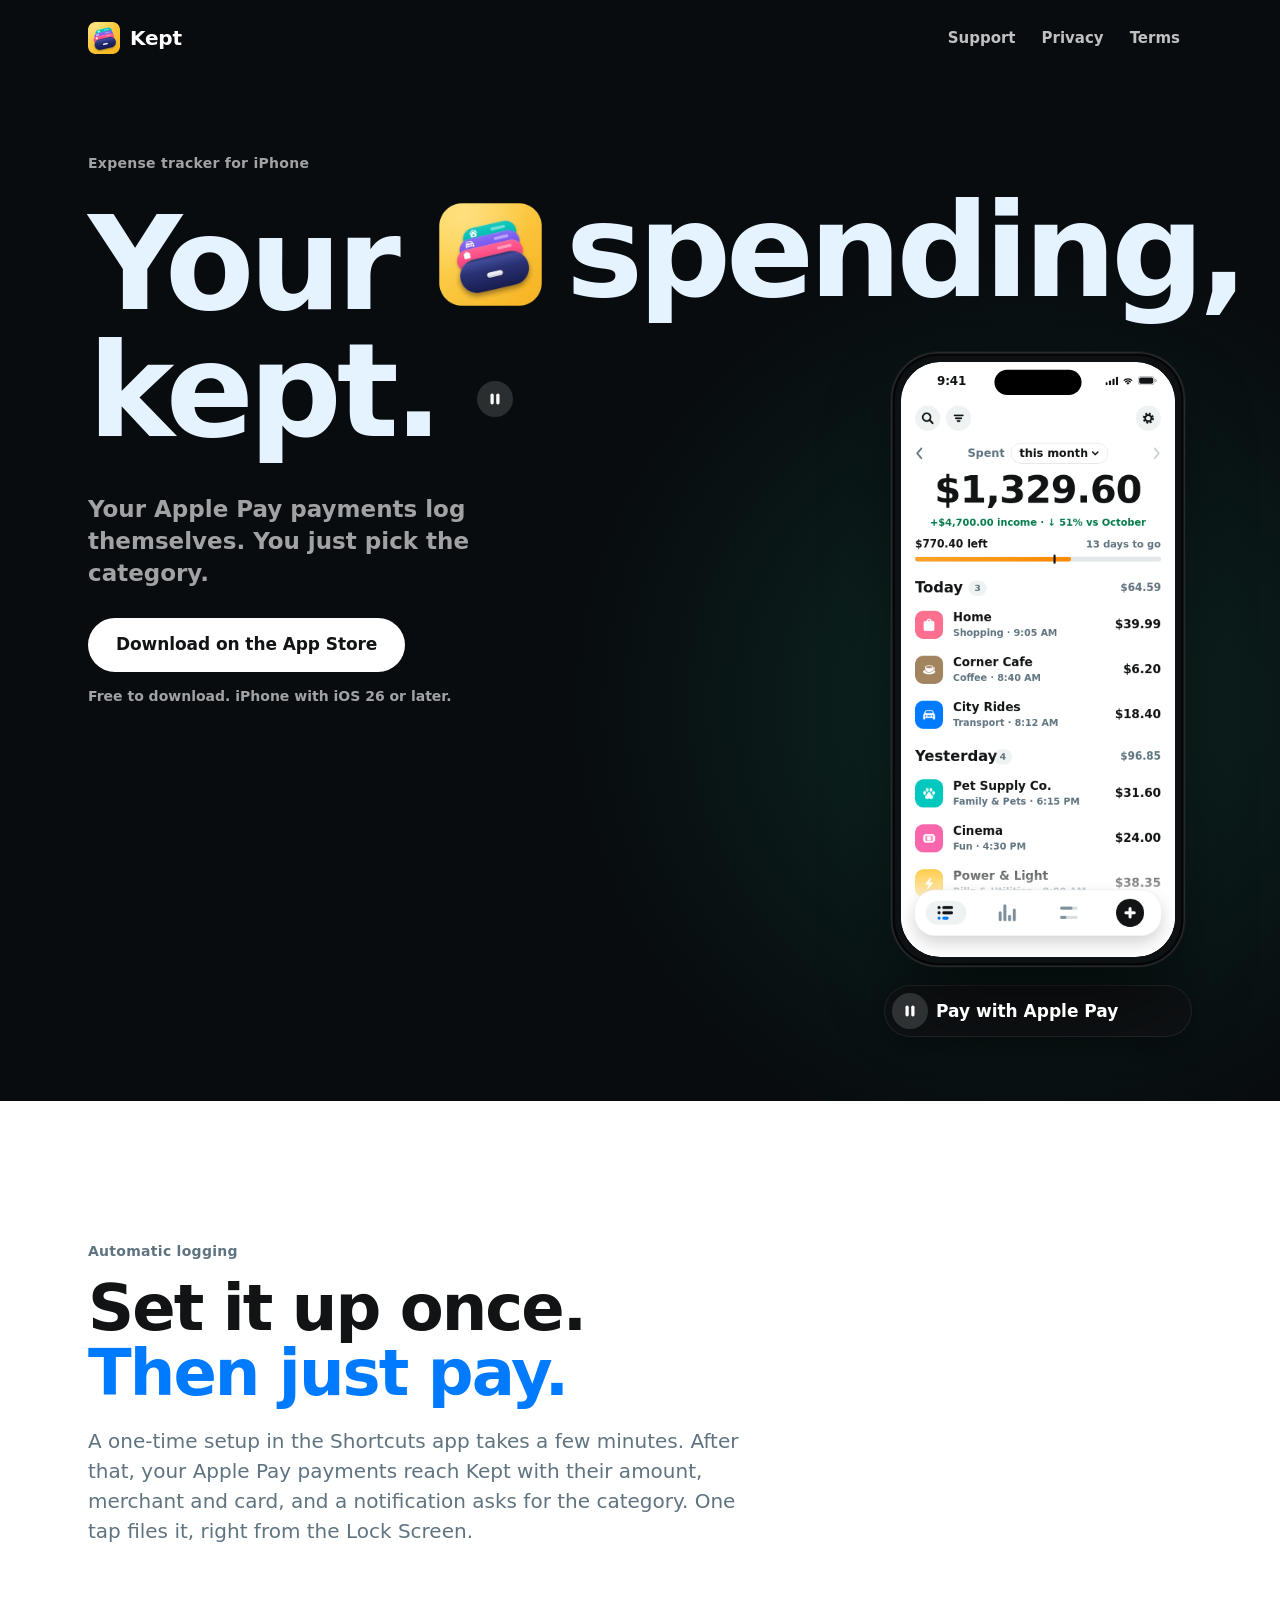
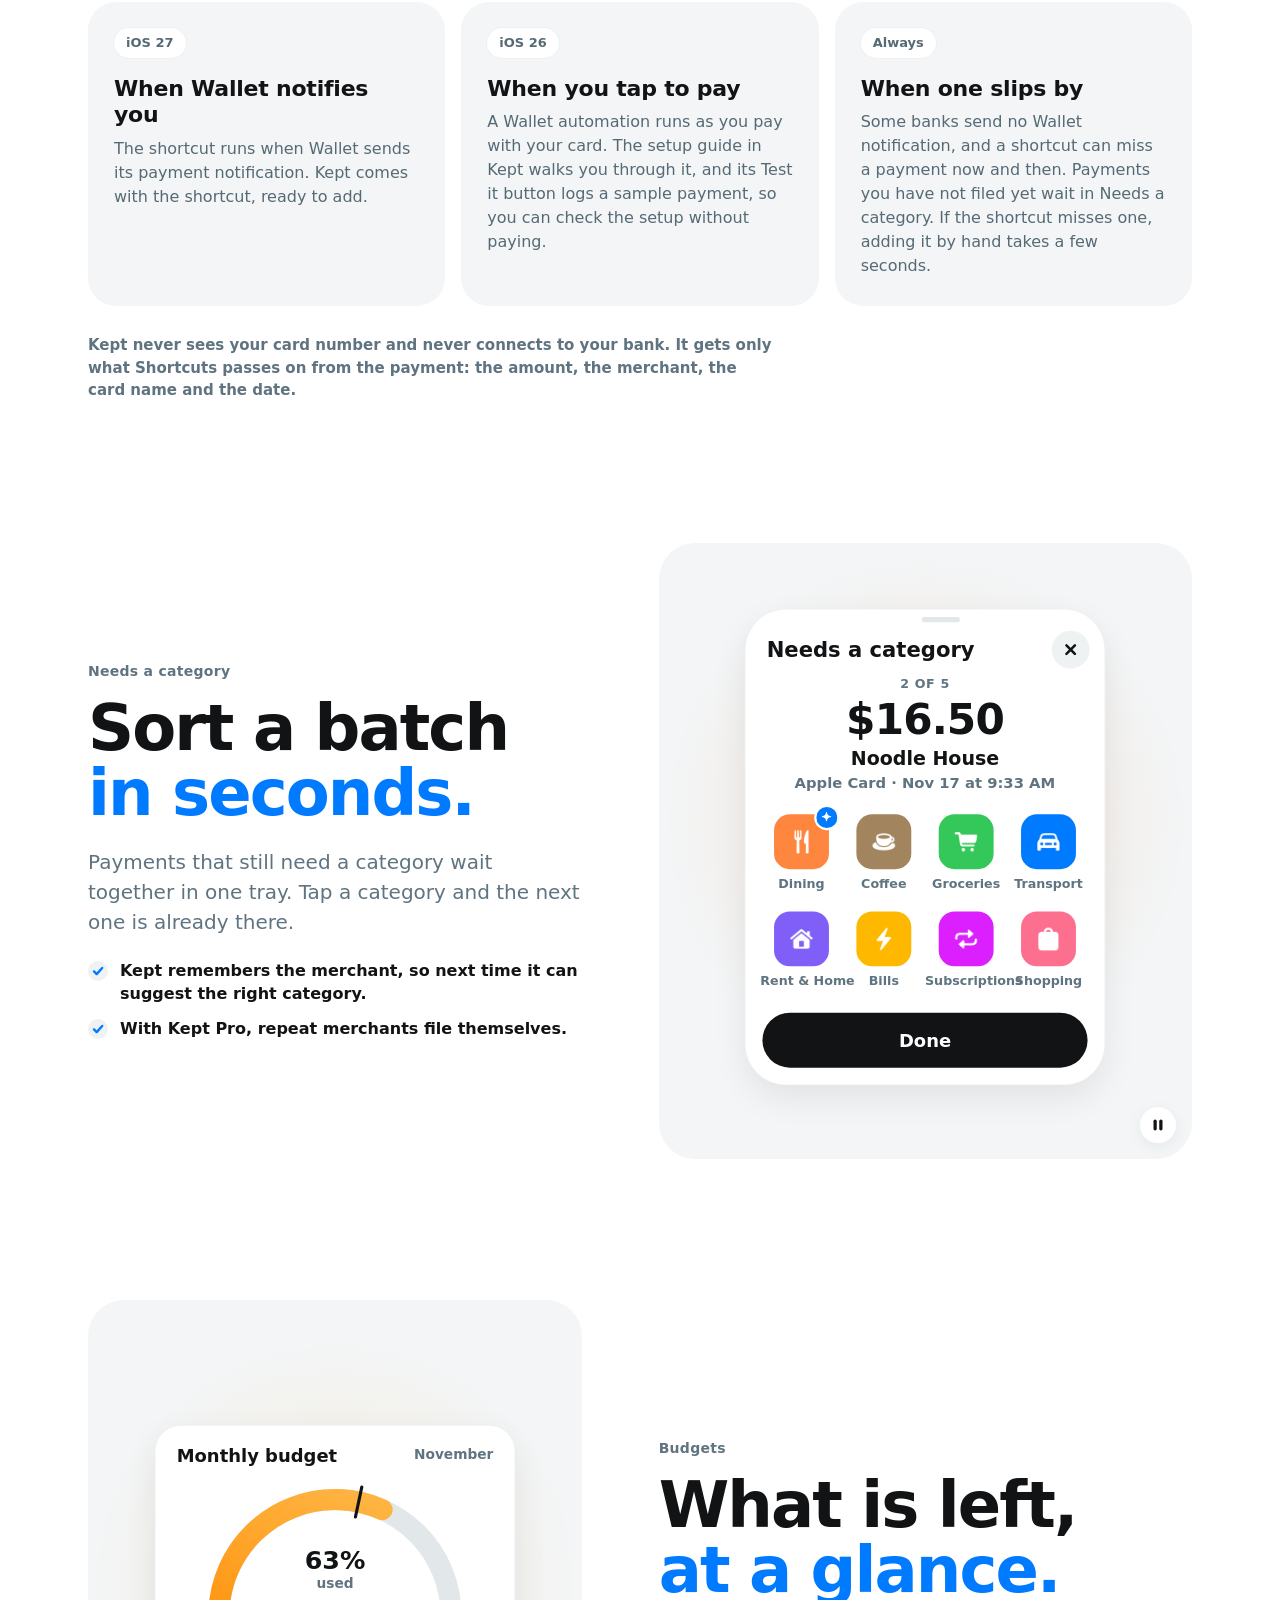
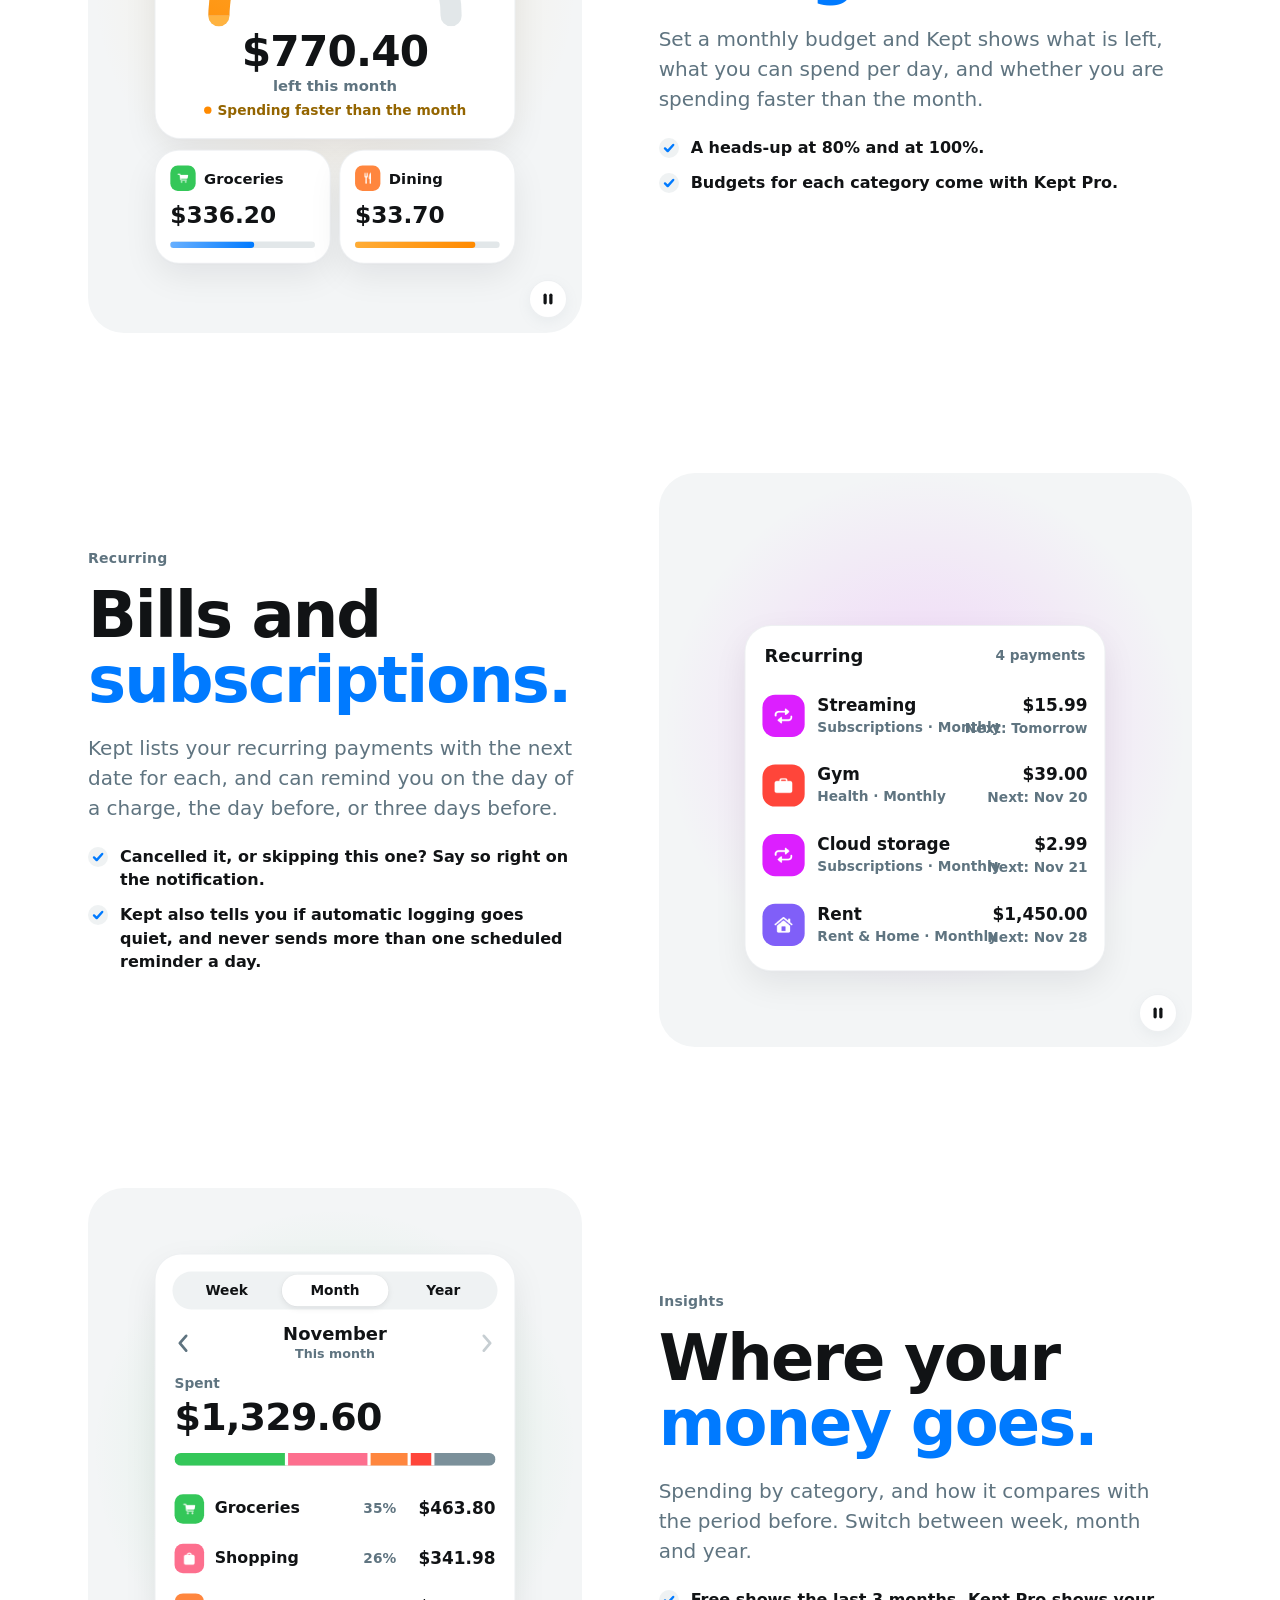
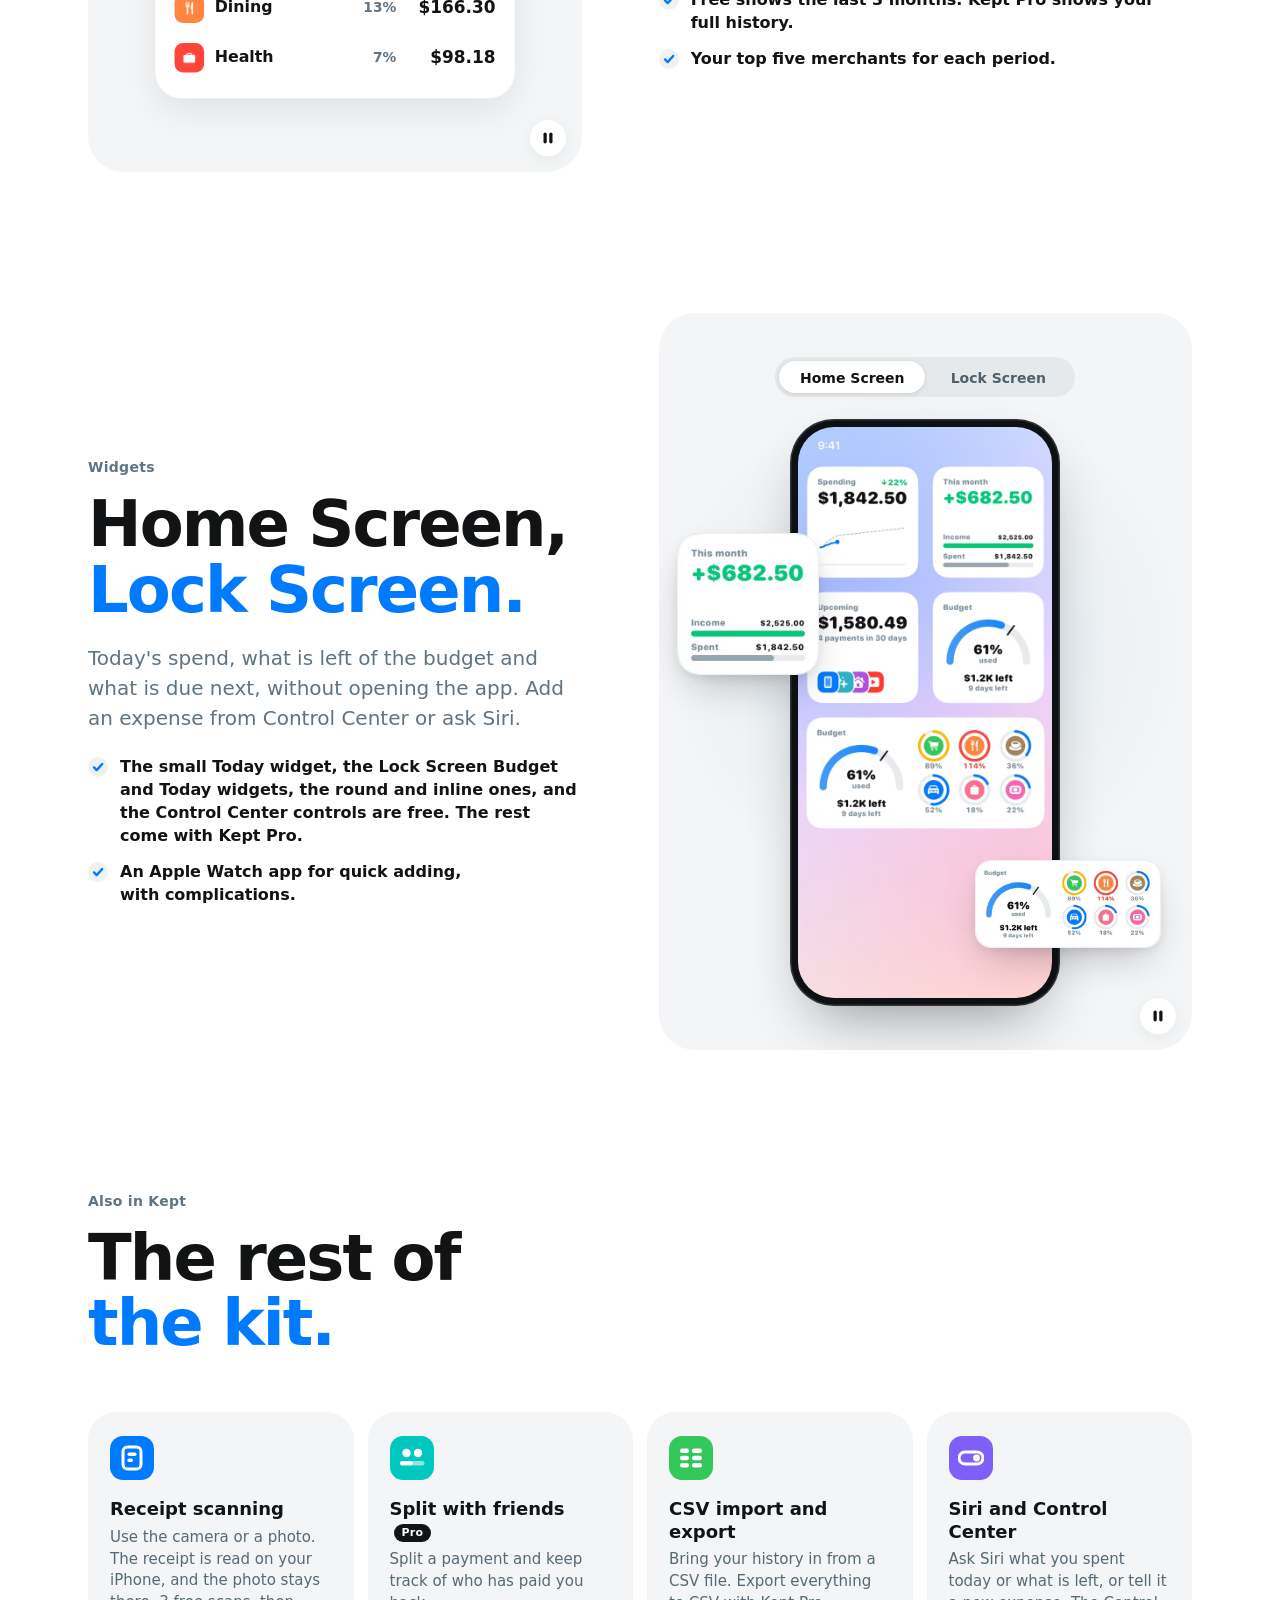
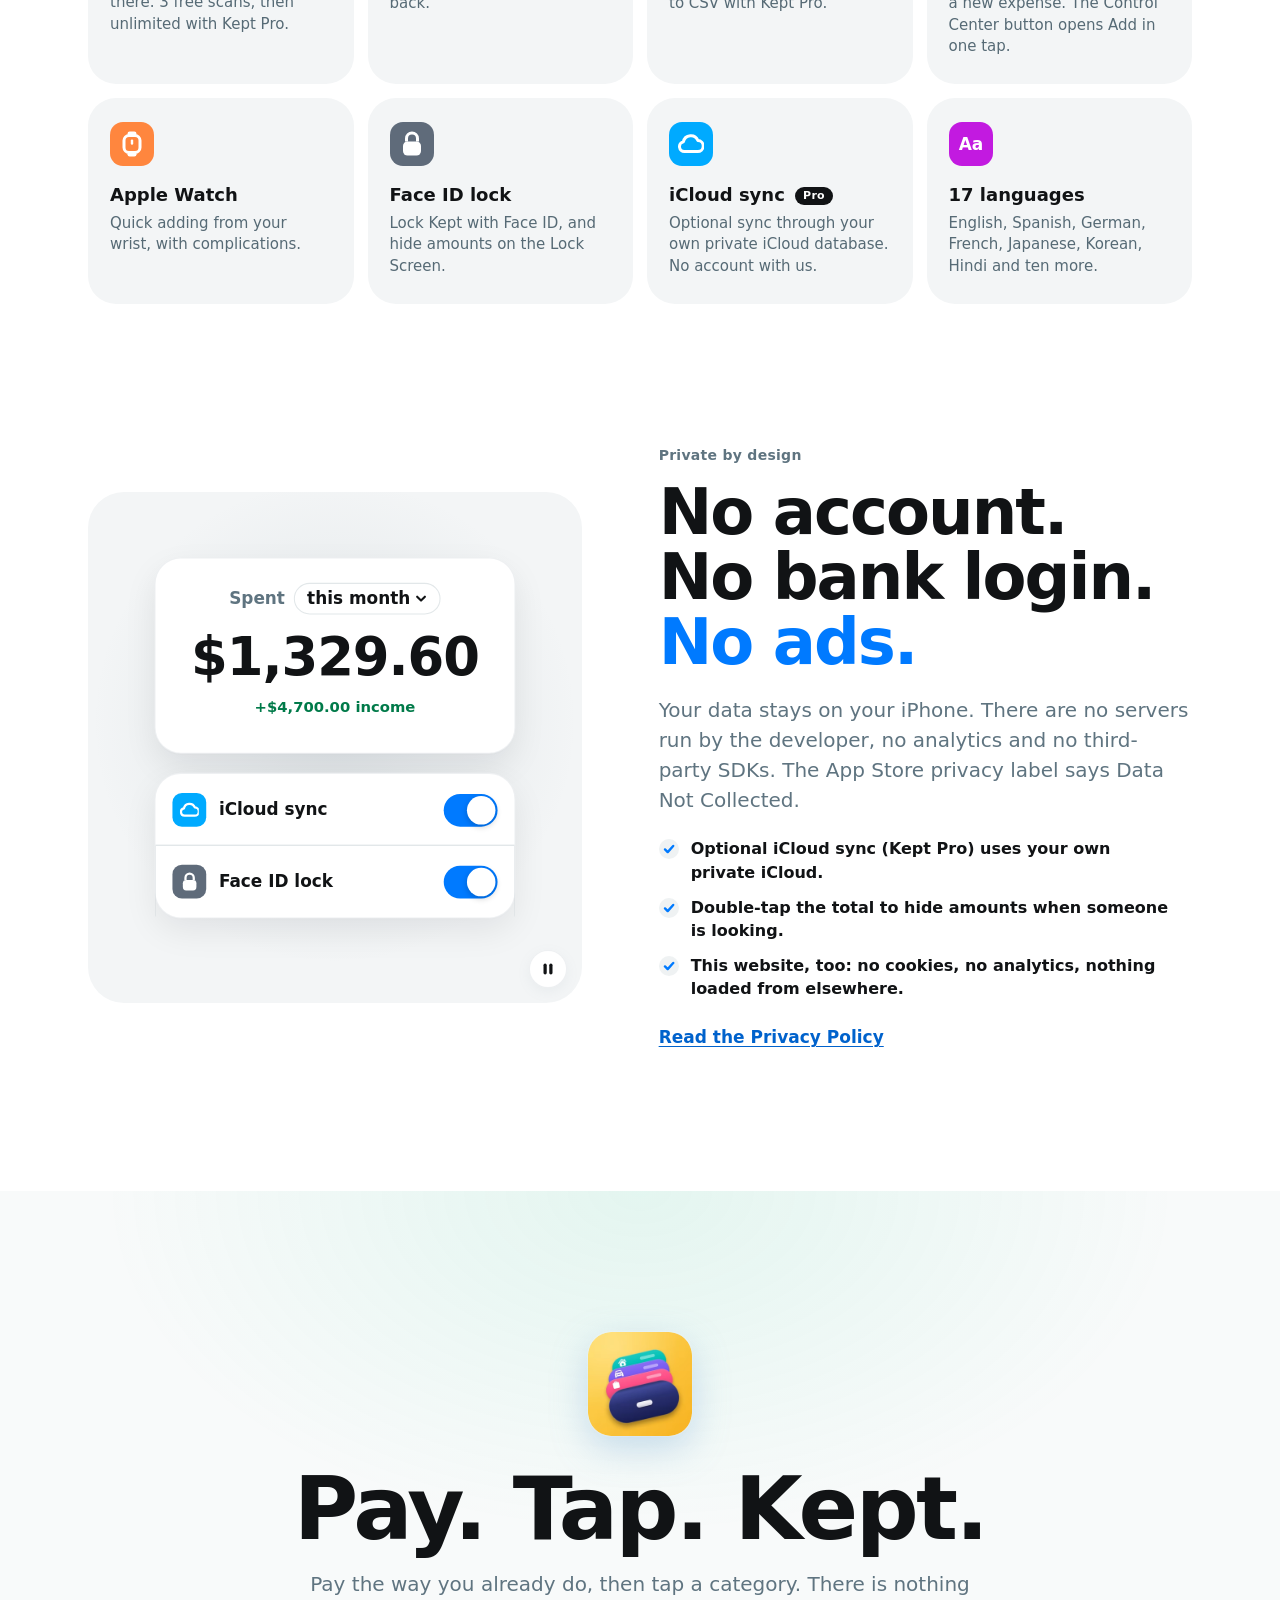
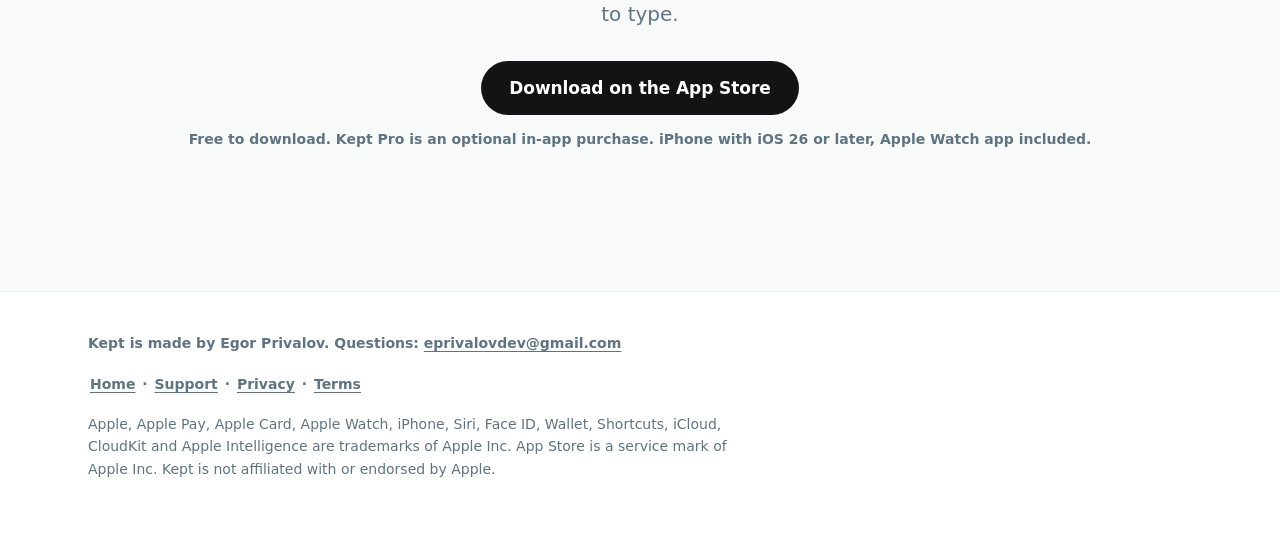
==== index.html @ df02096d "Kept website v2: review fixes, humanized copy, final check" ====
<!doctype html>
<html lang="en">
<head>
<meta charset="utf-8">
<meta name="viewport" content="width=device-width, initial-scale=1, viewport-fit=cover">
<meta name="color-scheme" content="light dark">
<meta name="theme-color" content="#080C0F">
<title>Kept: Expense Tracker &amp; Budget</title>
<meta name="description" content="Pay with your iPhone, tap a category, and the expense is logged. Budgets, reminders, receipt scanning, widgets and Apple Watch. No account, no bank login, no ads.">
<link rel="canonical" href="https://eprivalovdev.github.io/kept-app/">
<meta property="og:type" content="website">
<meta property="og:site_name" content="Kept">
<meta property="og:title" content="Kept: Expense Tracker &amp; Budget">
<meta property="og:description" content="Pay. Tap. Kept. Your Apple Pay payments log themselves. You just pick the category.">
<meta property="og:url" content="https://eprivalovdev.github.io/kept-app/">
<meta property="og:image" content="https://eprivalovdev.github.io/kept-app/og.jpg">
<meta property="og:image:width" content="1200">
<meta property="og:image:height" content="630">
<meta property="og:image:alt" content="The Kept app icon and the words Pay. Tap. Kept. on a dark background with floating category chips.">
<meta name="twitter:card" content="summary_large_image">
<!-- TODO (release, owner): Smart App Banner <meta name="apple-itunes-app" content="app-id=…"> once the app id exists. -->
<link rel="icon" href="img/icon/favicon-rounded-32.png" sizes="32x32" type="image/png">
<link rel="icon" href="img/icon/favicon-rounded-64.png" sizes="64x64" type="image/png">
<link rel="apple-touch-icon" href="img/icon/apple-touch-icon.png">
<link rel="preload" as="image" href="img/chips/chip-hero-coffee.avif" type="image/avif">
<link rel="stylesheet" href="style.css">
<script>document.documentElement.classList.add('js')</script>
<script src="site.js" defer></script>
</head>
<body class="home">
<a class="skip" href="#main">Skip to content</a>

<!-- Floating section bar (900 px and up): appears once the hero has scrolled away. Echoes the app's floating tab bar. -->
<nav class="fbar" aria-label="Sections" data-fbar>
  <a class="fbar-brand" href="#top"><picture><source srcset="img/icon/icon-dark-rounded-64.png" media="(prefers-color-scheme: dark)"><img src="img/icon/icon-rounded-64.png" alt="" width="28" height="28"></picture>Kept</a>
  <div class="fbar-links">
    <span class="fbar-pill" aria-hidden="true"></span>
    <a href="#how" data-spy="how">How it works</a>
    <a href="#features" data-spy="features">Features</a>
    <a href="#privacy" data-spy="privacy">Privacy</a>
  </div>
  <!-- TODO: replace the href with the real App Store link once the app is live -->
  <a class="fbar-cta" href="https://apps.apple.com/">Get Kept</a>
</nav>

<header class="site site-over" id="top">
  <div class="wrap site-row">
    <a class="brand" href="index.html"><picture><source srcset="img/icon/icon-dark-rounded-64.png" media="(prefers-color-scheme: dark)"><img src="img/icon/icon-rounded-64.png" alt="" width="32" height="32"></picture>Kept</a>
    <nav aria-label="Pages">
      <ul>
        <li><a href="support.html">Support</a></li>
        <li><a href="privacy.html">Privacy</a></li>
        <li><a href="terms.html">Terms</a></li>
      </ul>
    </nav>
  </div>
</header>

<main id="main">

<!-- ============ HERO: the headline morphs on its own loop, the core loop plays live, the chip field answers the pointer ============ -->
<section class="hero" aria-labelledby="hero-title" data-hero>
  <div class="glow" aria-hidden="true"></div>
  <!-- Kept's onboarding backdrop. Never takes a click: the hero listens, the field only draws. -->
  <div class="field field-hero" aria-hidden="true" data-field="hero"><div class="field-x" data-field-mask><div class="field-y" data-field-x></div></div></div>

  <div class="wrap hero-grid">
    <div class="hero-head">
      <p class="eyebrow eyebrow-dark">Expense tracker for iPhone</p>
      <div class="hl-wrap" data-hl-wrap>
        <!-- One word morphs letter by letter on its own clock: coffee, groceries, rent, takeout, flights, gifts, then the app icon and "spending" for a long hold, and round again. Screen readers, no-JS and Reduce Motion get "Your spending, kept." -->
        <h1 id="hero-title" class="hl">
          <span class="vh">Your spending, kept.</span>
          <span class="hl-vis" aria-hidden="true">
            <span class="hl-row hl-your">Your </span><span class="hl-row hl-wordline"><span class="hl-disc" data-disc>
                <picture class="d" data-key="coffee"><source srcset="img/chips/chip-hero-coffee.avif" type="image/avif"><img src="img/chips/chip-hero-coffee.png" alt="" width="236" height="236"></picture>
                <picture class="d" data-key="groceries"><source srcset="img/chips/chip-hero-groceries.avif" type="image/avif"><img src="img/chips/chip-hero-groceries.png" alt="" width="236" height="236" fetchpriority="low"></picture>
                <picture class="d" data-key="rent"><source srcset="img/chips/chip-hero-home.avif" type="image/avif"><img src="img/chips/chip-hero-home.png" alt="" width="236" height="236" fetchpriority="low"></picture>
                <picture class="d" data-key="takeout"><source srcset="img/chips/chip-hero-dining.avif" type="image/avif"><img src="img/chips/chip-hero-dining.png" alt="" width="236" height="236" fetchpriority="low"></picture>
                <picture class="d" data-key="flights"><source srcset="img/chips/chip-hero-travel.avif" type="image/avif"><img src="img/chips/chip-hero-travel.png" alt="" width="236" height="236" fetchpriority="low"></picture>
                <picture class="d" data-key="gifts"><source srcset="img/chips/chip-hero-gifts.avif" type="image/avif"><img src="img/chips/chip-hero-gifts.png" alt="" width="236" height="236" fetchpriority="low"></picture>
                <picture class="d d-icon on" data-key="spending">
                  <source srcset="img/icon/icon-dark-rounded-256.avif" type="image/avif" media="(prefers-color-scheme: dark)">
                  <source srcset="img/icon/icon-dark-rounded-256.png" media="(prefers-color-scheme: dark)">
                  <source srcset="img/icon/icon-rounded-256.avif" type="image/avif">
                  <img src="img/icon/icon-rounded-256.png" alt="" width="256" height="256">
                </picture>
              </span><span class="hl-word" data-word>spending,</span></span><span class="hl-row"><span class="hl-kept" data-kept>kept.</span></span>
          </span>
        </h1>
        <button class="pp pp-dark hl-toggle" type="button" data-hl-toggle data-state="playing" hidden><span class="vh" data-hl-label>Pause the headline animation</span><svg class="i i-pause" viewBox="0 0 20 20" aria-hidden="true"><rect x="5" y="4" width="3.6" height="12" rx="1.8"/><rect x="11.4" y="4" width="3.6" height="12" rx="1.8"/></svg><svg class="i i-play" viewBox="0 0 20 20" aria-hidden="true"><path d="M6.5 4.6v10.8a1 1 0 0 0 1.5.86l8.7-5.4a1 1 0 0 0 0-1.72L8 3.74a1 1 0 0 0-1.5.86z"/></svg></button>
      </div>
    </div>
    <div class="hero-copy">
      <p class="promise">Your Apple Pay payments log themselves. You just pick the category.</p>
      <div class="cta-row">
        <!-- TODO: replace the href with the real App Store link once the app is live -->
        <a class="capsule capsule-light" href="https://apps.apple.com/">Download on the App Store</a>
      </div>
      <p class="hero-meta">Free to download. iPhone with iOS 26 or later.</p>
    </div>

    <div class="hero-stage">
      <figure class="phone-fig">
        <div class="phone" role="img" aria-label="Demo: an Apple Pay payment of $5.40 at Coffee Roasters arrives as a notification, the category tray opens, Coffee is tapped, and the payment lands at the top of today's list while the month's total rolls up to $1,335.00." data-phone>
          <div class="frame frame-phone" data-w="390" data-h="846">
            <div class="ui ui-phone" aria-hidden="true" data-ui>
              <div class="sb">
                <span class="sb-time">9:41</span>
                <span class="island"></span>
                <span class="sb-icons">
                  <svg width="18" height="12" viewBox="0 0 18 12"><rect x="0" y="8" width="3" height="4" rx="1"/><rect x="5" y="5.5" width="3" height="6.5" rx="1"/><rect x="10" y="3" width="3" height="9" rx="1"/><rect x="15" y="0" width="3" height="12" rx="1"/></svg>
                  <svg width="16" height="12" viewBox="0 0 16 12"><path d="M8 11.5 5.6 9a3.4 3.4 0 0 1 4.8 0z"/><path d="M3.5 7a6.4 6.4 0 0 1 9 0l-1.4 1.4a4.4 4.4 0 0 0-6.2 0z"/><path d="M1.3 4.8a9.5 9.5 0 0 1 13.4 0l-1.4 1.4a7.5 7.5 0 0 0-10.6 0z"/></svg>
                  <svg width="27" height="13" viewBox="0 0 27 13"><rect x=".5" y=".5" width="23" height="12" rx="3.8" fill="none" stroke="currentColor" opacity=".4"/><rect x="2" y="2" width="20" height="9" rx="2.4"/><path d="M25 4.3v4.4a2.2 2.2 0 0 0 0-4.4z" opacity=".45"/></svg>
                </span>
              </div>

              <div class="content" data-content>
                <div class="ph-discs">
                  <span class="disc"><svg viewBox="0 0 20 20"><circle cx="8.5" cy="8.5" r="5.6" fill="none" stroke="currentColor" stroke-width="2.4"/><path d="m13 13 4 4" stroke="currentColor" stroke-width="2.6" stroke-linecap="round"/></svg></span>
                  <span class="disc"><svg viewBox="0 0 20 20"><path d="M4 6h12M6 10h8M8.5 14h3" stroke="currentColor" stroke-width="2.3" stroke-linecap="round"/></svg></span>
                  <span class="disc disc-end"><svg viewBox="0 0 20 20"><circle cx="10" cy="10" r="6.2" fill="none" stroke="currentColor" stroke-width="3.4" stroke-dasharray="2.6 2.27"/><circle cx="10" cy="10" r="4.4" fill="none" stroke="currentColor" stroke-width="2.6"/></svg></span>
                </div>
                <div class="ph-period">
                  <svg class="chev" viewBox="0 0 12 20"><path d="M9 3 3 10l6 7" fill="none" stroke="currentColor" stroke-width="2.6" stroke-linecap="round" stroke-linejoin="round"/></svg>
                  <span class="ph-spent">Spent</span>
                  <span class="pill-out">this month <svg viewBox="0 0 12 8"><path d="m2 2 4 4 4-4" fill="none" stroke="currentColor" stroke-width="2.2" stroke-linecap="round" stroke-linejoin="round"/></svg></span>
                  <svg class="chev chev-r" viewBox="0 0 12 20"><path d="m3 3 6 7-6 7" fill="none" stroke="currentColor" stroke-width="2.6" stroke-linecap="round" stroke-linejoin="round"/></svg>
                </div>
                <div class="ph-total num" data-total>$1,329.60</div>
                <div class="ph-quiet">+$4,700.00 income · ↓ 51% vs October</div>
                <div class="ph-budget">
                  <span class="ph-left"><span class="num" data-left>$770.40</span> left</span>
                  <span class="ph-days">13 days to go</span>
                </div>
                <div class="ph-bar"><span class="bar bar-in"><span class="bar-fill" data-bar></span></span><span class="bar-tick" style="left:56.7%"></span></div>

                <div class="list" data-list>
                  <div class="lh" style="top:0">
                    <span class="lh-t">Today</span><span class="badge num" data-count>3</span>
                    <span class="lh-sum num" data-daysum>$64.59</span>
                  </div>
                  <!-- rows that arrive during the loop (hidden at rest) -->
                  <div class="row row-new" data-new="0" style="top:40px"><span class="tile t40" style="--c:#A2845E" data-newtile><img src="img/g/coffee.png" alt=""></span><span class="r-t">Coffee Roasters</span><span class="r-s">Coffee · 9:41 AM</span><span class="r-a num" data-newamt>$5.40</span></div>
                  <div class="row row-new" data-new="1" style="top:40px"><span class="tile t40" style="--c:#34C759" data-newtile><img src="img/g/groceries.png" alt=""></span><span class="r-t">Green Market</span><span class="r-s">Groceries · 9:41 AM</span><span class="r-a num" data-newamt>$23.18</span></div>
                  <div class="row row-new" data-new="2" style="top:40px"><span class="tile t40" style="--c:#FF863E" data-newtile><img src="img/g/dining.png" alt=""></span><span class="r-t">Noodle House</span><span class="r-s">Dining · 9:41 AM</span><span class="r-a num" data-newamt>$12.50</span></div>
                  <!-- rows already there -->
                  <div class="row" data-shift style="top:40px"><span class="tile t40" style="--c:#FD6F8E"><img src="img/g/shopping.png" alt=""></span><span class="r-t">Home</span><span class="r-s">Shopping · 9:05 AM</span><span class="r-a num">$39.99</span></div>
                  <div class="row" data-shift style="top:104px"><span class="tile t40" style="--c:#A2845E"><img src="img/g/coffee.png" alt=""></span><span class="r-t">Corner Cafe</span><span class="r-s">Coffee · 8:40 AM</span><span class="r-a num">$6.20</span></div>
                  <div class="row" data-shift style="top:168px"><span class="tile t40" style="--c:#007AFF"><img src="img/g/transport.png" alt=""></span><span class="r-t">City Rides</span><span class="r-s">Transport · 8:12 AM</span><span class="r-a num">$18.40</span></div>
                  <div class="lh" data-shift style="top:240px"><span class="lh-t">Yesterday</span><span class="badge num">4</span><span class="lh-sum num">$96.85</span></div>
                  <div class="row" data-shift style="top:280px"><span class="tile t40" style="--c:#00C8BF"><img src="img/g/pets.png" alt=""></span><span class="r-t">Pet Supply Co.</span><span class="r-s">Family &amp; Pets · 6:15 PM</span><span class="r-a num">$31.60</span></div>
                  <div class="row" data-shift style="top:344px"><span class="tile t40" style="--c:#F966AC"><img src="img/g/fun.png" alt=""></span><span class="r-t">Cinema</span><span class="r-s">Fun · 4:30 PM</span><span class="r-a num">$24.00</span></div>
                  <div class="row" data-shift style="top:408px"><span class="tile t40" style="--c:#FFB800"><img src="img/g/bills.png" alt=""></span><span class="r-t">Power &amp; Light</span><span class="r-s">Bills &amp; Utilities · 9:00 AM</span><span class="r-a num">$38.35</span></div>
                </div>
              </div>

              <div class="fade-bottom"></div>
              <div class="tabbar">
                <span class="tab-pill"></span>
                <span class="tab"><svg viewBox="-13 -13 26 26" class="tg tg-on"><rect x="-12" y="-9.8" width="4.4" height="4.4" rx="2.2"/><rect x="-5.2" y="-9.8" width="15.2" height="4.4" rx="2.2"/><rect x="-12" y="-2.2" width="4.4" height="4.4" rx="2.2"/><rect x="-5.2" y="-2.2" width="15.2" height="4.4" rx="2.2"/><rect class="acc" x="-12" y="5.4" width="4.4" height="4.4" rx="2.2"/><rect class="acc" x="-5.2" y="5.4" width="9" height="4.4" rx="2.2"/></svg></span>
                <span class="tab"><svg viewBox="-13 -13 26 26" class="tg"><rect x="-12.1" y="-2" width="4.4" height="14" rx="2.2"/><rect x="-5.4" y="-12" width="4.4" height="24" rx="2.2"/><rect x="1.3" y="3" width="4.4" height="9" rx="2.2"/><rect x="8" y="-6" width="4.4" height="18" rx="2.2"/></svg></span>
                <span class="tab"><svg viewBox="-13 -13 26 26" class="tg"><rect x="-12.5" y="-8.8" width="25" height="4.4" rx="2.2" opacity=".3"/><rect x="-12.5" y="-8.8" width="17.5" height="4.4" rx="2.2"/><rect x="-12.5" y="4.4" width="25" height="4.4" rx="2.2" opacity=".3"/><rect x="-12.5" y="4.4" width="9" height="4.4" rx="2.2"/></svg></span>
                <span class="tab"><span class="add-disc"><svg viewBox="-13 -13 26 26"><rect x="-8" y="-2.2" width="16" height="4.4" rx="2.2"/><rect x="-2.2" y="-8" width="4.4" height="16" rx="2.2"/></svg></span></span>
              </div>

              <div class="scrim" data-scrim></div>

              <div class="banner" data-banner="0"><span class="b-icon ni"></span><span class="b-title">$5.40 · Coffee Roasters</span><span class="b-time">now</span><span class="b-body">Tap a category</span></div>
              <div class="banner" data-banner="1"><span class="b-icon ni"></span><span class="b-title">$23.18 · Green Market</span><span class="b-time">now</span><span class="b-body">Tap a category</span></div>
              <div class="banner" data-banner="2"><span class="b-icon ni"></span><span class="b-title">$12.50 · Noodle House</span><span class="b-time">now</span><span class="b-body">Tap a category</span></div>

              <div class="tray" data-tray>
                <span class="grabber"></span>
                <div class="tr-head"><span class="tr-title">Choose a category</span><span class="disc disc-x"><svg viewBox="0 0 20 20"><path d="m6 6 8 8M14 6l-8 8" stroke="currentColor" stroke-width="2.4" stroke-linecap="round"/></svg></span></div>
                <div class="tr-amt num" data-tamt="0">$5.40</div>
                <div class="tr-amt num" data-tamt="1">$23.18</div>
                <div class="tr-amt num" data-tamt="2">$12.50</div>
                <div class="tr-m" data-tm="0"><b>Coffee Roasters</b><span>Apple Card · Today, 9:41 AM</span></div>
                <div class="tr-m" data-tm="1"><b>Green Market</b><span>Apple Card · Today, 9:41 AM</span></div>
                <div class="tr-m" data-tm="2"><b>Noodle House</b><span>Apple Card · Today, 9:41 AM</span></div>
                <div class="grid8" data-grid>
                  <span class="cell"><span class="tile t56" style="--c:#A2845E"><img src="img/g/coffee.png" alt=""></span><span class="ring"></span><span class="spark"></span><i>Coffee</i></span>
                  <span class="cell"><span class="tile t56" style="--c:#34C759"><img src="img/g/groceries.png" alt=""></span><span class="ring"></span><span class="spark"></span><i>Groceries</i></span>
                  <span class="cell"><span class="tile t56" style="--c:#FF863E"><img src="img/g/dining.png" alt=""></span><span class="ring"></span><span class="spark"></span><i>Dining</i></span>
                  <span class="cell"><span class="tile t56" style="--c:#007AFF"><img src="img/g/transport.png" alt=""></span><span class="ring"></span><span class="spark"></span><i>Transport</i></span>
                  <span class="cell"><span class="tile t56" style="--c:#805FF8"><img src="img/g/home.png" alt=""></span><span class="ring"></span><span class="spark"></span><i>Rent &amp; Home</i></span>
                  <span class="cell"><span class="tile t56" style="--c:#FFB800"><img src="img/g/bills.png" alt=""></span><span class="ring"></span><span class="spark"></span><i>Bills</i></span>
                  <span class="cell"><span class="tile t56" style="--c:#DC1FFF"><img src="img/g/subscriptions.png" alt=""></span><span class="ring"></span><span class="spark"></span><i>Subscriptions</i></span>
                  <span class="cell"><span class="tile t56" style="--c:#FD6F8E"><img src="img/g/shopping.png" alt=""></span><span class="ring"></span><span class="spark"></span><i>Shopping</i></span>
                </div>
                <div class="morphcap" data-done>
                  <span class="mc-base" data-mcbase><span class="mc-l"></span><span class="mc-m"></span><span class="mc-r"></span><span class="mc-label">Done</span></span>
                  <span class="mc-on" data-mcon><span class="mc-l" data-mcl></span><span class="mc-m" data-mcm></span><span class="mc-r" data-mcr></span><span class="mc-label" data-donelabel>Done</span></span>
                  <svg class="mc-check" viewBox="0 0 24 24"><path d="m5 12.5 4.5 4.5L19 7.5" fill="none" stroke="currentColor" stroke-width="3.2" stroke-linecap="round" stroke-linejoin="round"/></svg>
                </div>
              </div>

              <span class="finger" data-finger></span>
            </div>
          </div>
        </div>
        <!-- Try it: while the tray is up, its tiles are real buttons (inert otherwise). A pick takes over the demo. -->
        <div class="picks" role="group" aria-label="Try it: file the demo payment under a category" data-picks inert>
            <button class="pick" type="button" data-pick="0" data-key="coffee" style="--col:0;--row:0">Coffee</button>
            <button class="pick" type="button" data-pick="1" data-key="groceries" style="--col:1;--row:0">Groceries</button>
            <button class="pick" type="button" data-pick="2" data-key="dining" style="--col:2;--row:0">Dining</button>
            <button class="pick" type="button" data-pick="3" data-key="transport" style="--col:3;--row:0">Transport</button>
            <button class="pick" type="button" data-pick="4" data-key="home" style="--col:0;--row:1">Rent &amp; Home</button>
            <button class="pick" type="button" data-pick="5" data-key="bills" style="--col:1;--row:1">Bills</button>
            <button class="pick" type="button" data-pick="6" data-key="subscriptions" style="--col:2;--row:1">Subscriptions</button>
            <button class="pick" type="button" data-pick="7" data-key="shopping" style="--col:3;--row:1">Shopping</button>
        </div>
        <figcaption class="loop-bar">
          <button class="pp pp-dark" type="button" data-pp="hero"><span class="vh">Pause the demo and the background</span><svg class="i-pause" viewBox="0 0 20 20" aria-hidden="true"><rect x="5" y="4" width="3.6" height="12" rx="1.8"/><rect x="11.4" y="4" width="3.6" height="12" rx="1.8"/></svg><svg class="i-play" viewBox="0 0 20 20" aria-hidden="true"><path d="M6.5 4.6v10.8a1 1 0 0 0 1.5.86l8.7-5.4a1 1 0 0 0 0-1.72L8 3.74a1 1 0 0 0-1.5.86z"/></svg></button>
          <button class="pp pp-dark step-btn" type="button" data-step="-1" hidden><span class="vh">Previous step</span><svg viewBox="0 0 20 20" aria-hidden="true"><path d="M12 4.5 6.5 10l5.5 5.5" fill="none" stroke="currentColor" stroke-width="2.6" stroke-linecap="round" stroke-linejoin="round"/></svg></button>
          <span class="caption" aria-hidden="true" data-caption>Pay with Apple Pay</span>
          <span class="vh" aria-live="polite" data-step-live></span>
          <button class="pp pp-dark again" type="button" data-again hidden><span class="vh">Try again</span><svg viewBox="0 0 20 20" aria-hidden="true"><path d="M4.2 10a5.8 5.8 0 1 0 1.8-4.2" fill="none" stroke="currentColor" stroke-width="2.4" stroke-linecap="round"/><path d="M3.6 3.2v4.1h4.1" fill="none" stroke="currentColor" stroke-width="2.4" stroke-linecap="round" stroke-linejoin="round"/></svg></button>
          <button class="pp pp-dark step-btn" type="button" data-step="1" hidden><span class="vh">Next step</span><svg viewBox="0 0 20 20" aria-hidden="true"><path d="m8 4.5 5.5 5.5L8 15.5" fill="none" stroke="currentColor" stroke-width="2.6" stroke-linecap="round" stroke-linejoin="round"/></svg></button>
        </figcaption>
      </figure>
    </div>
  </div>
</section>

<!-- ============ HOW: automatic logging, honestly ============ -->
<section class="sec how" id="how" aria-labelledby="how-title">
  <div class="wrap">
    <div class="sec-head rv">
      <p class="eyebrow">Automatic logging</p>
      <h2 id="how-title" class="h2">Set it up once.<br><span class="acc">Then just pay.</span></h2>
      <p class="lede">A one-time setup in the Shortcuts app takes a few minutes. After that, your Apple Pay payments reach Kept with their amount, merchant and card, and a notification asks for the category. One tap files it, right from the Lock Screen.</p>
    </div>
    <ol class="how-steps">
      <li class="how-card rv">
        <span class="how-tag">iOS 27</span>
        <h3>When Wallet notifies you</h3>
        <p>The shortcut runs when Wallet sends its payment notification. Kept comes with the shortcut, ready to add.</p>
      </li>
      <li class="how-card rv">
        <span class="how-tag">iOS 26</span>
        <h3>When you tap to pay</h3>
        <p>A Wallet automation runs as you pay with your card. The setup guide in Kept walks you through it, and its Test it button logs a sample payment, so you can check the setup without paying.</p>
      </li>
      <li class="how-card rv">
        <span class="how-tag">Always</span>
        <h3>When one slips by</h3>
        <p>Some banks send no Wallet notification, and a shortcut can miss a payment now and then. Payments you have not filed yet wait in Needs a category. If the shortcut misses one, adding it by hand takes a few seconds.</p>
      </li>
    </ol>
    <p class="how-note rv">Kept never sees your card number and never connects to your bank. It gets only what Shortcuts passes on from the payment: the amount, the merchant, the card name and the date.</p>
  </div>
</section>

<!-- ============ FEATURE: batch sort ============ -->
<section class="sec feat" id="features" aria-labelledby="f-batch">
  <div class="wrap feat-grid">
    <div class="feat-copy rv">
      <p class="eyebrow">Needs a category</p>
      <h2 id="f-batch" class="h2">Sort a batch<br><span class="acc">in seconds.</span></h2>
      <p class="lede">Payments that still need a category wait together in one tray. Tap a category and the next one is already there.</p>
      <ul class="ticks">
        <li>Kept remembers the merchant, so next time it can suggest the right category.</li>
        <li>With Kept Pro, repeat merchants file themselves.</li>
      </ul>
    </div>
    <div class="panel rv" style="--tint:#FF863E">
      <div class="frame frame-stage" data-w="360" data-h="470" data-stage="batch">
        <div class="ui ui-stage" aria-hidden="true">
          <div class="tray tray-stage">
            <span class="grabber"></span>
            <div class="tr-head"><span class="tr-title">Needs a category</span><span class="disc disc-x"><svg viewBox="0 0 20 20"><path d="m6 6 8 8M14 6l-8 8" stroke="currentColor" stroke-width="2.4" stroke-linecap="round"/></svg></span></div>
            <div class="bt-count num" data-bcount>2 of 5</div>
            <div class="bt-amt num" data-bamt>$16.50</div>
            <div class="bt-m" data-bm>Noodle House</div>
            <div class="bt-d" data-bd>Apple Card · Nov 17 at 9:33 AM</div>
            <div class="grid8 grid-b" data-bgrid>
              <span class="cell"><span class="tile t52" style="--c:#FF863E"><img src="img/g/dining.png" alt=""></span><span class="ring"></span><span class="spark"></span><i>Dining</i></span>
              <span class="cell"><span class="tile t52" style="--c:#A2845E"><img src="img/g/coffee.png" alt=""></span><span class="ring"></span><span class="spark"></span><i>Coffee</i></span>
              <span class="cell"><span class="tile t52" style="--c:#34C759"><img src="img/g/groceries.png" alt=""></span><span class="ring"></span><span class="spark"></span><i>Groceries</i></span>
              <span class="cell"><span class="tile t52" style="--c:#007AFF"><img src="img/g/transport.png" alt=""></span><span class="ring"></span><span class="spark"></span><i>Transport</i></span>
              <span class="cell"><span class="tile t52" style="--c:#805FF8"><img src="img/g/home.png" alt=""></span><span class="ring"></span><span class="spark"></span><i>Rent &amp; Home</i></span>
              <span class="cell"><span class="tile t52" style="--c:#FFB800"><img src="img/g/bills.png" alt=""></span><span class="ring"></span><span class="spark"></span><i>Bills</i></span>
              <span class="cell"><span class="tile t52" style="--c:#DC1FFF"><img src="img/g/subscriptions.png" alt=""></span><span class="ring"></span><span class="spark"></span><i>Subscriptions</i></span>
              <span class="cell"><span class="tile t52" style="--c:#FD6F8E"><img src="img/g/shopping.png" alt=""></span><span class="ring"></span><span class="spark"></span><i>Shopping</i></span>
            </div>
            <div class="capsule-ui" data-bdone><span>Done</span></div>
          </div>
          <span class="finger" data-finger></span>
        </div>
      </div>
      <button class="pp pp-panel" type="button" data-pp="batch"><span class="vh">Pause the Needs a category animation</span><svg class="i-pause" viewBox="0 0 20 20" aria-hidden="true"><rect x="5" y="4" width="3.6" height="12" rx="1.8"/><rect x="11.4" y="4" width="3.6" height="12" rx="1.8"/></svg><svg class="i-play" viewBox="0 0 20 20" aria-hidden="true"><path d="M6.5 4.6v10.8a1 1 0 0 0 1.5.86l8.7-5.4a1 1 0 0 0 0-1.72L8 3.74a1 1 0 0 0-1.5.86z"/></svg></button>
    </div>
  </div>
</section>

<!-- ============ FEATURE: budgets ============ -->
<section class="sec feat feat-flip" aria-labelledby="f-budget">
  <div class="wrap feat-grid">
    <div class="feat-copy rv">
      <p class="eyebrow">Budgets</p>
      <h2 id="f-budget" class="h2">What is left,<br><span class="acc">at a glance.</span></h2>
      <p class="lede">Set a monthly budget and Kept shows what is left, what you can spend per day, and whether you are spending faster than the month.</p>
      <ul class="ticks">
        <li>A heads-up at 80% and at 100%.</li>
        <li>Budgets for each category come with Kept Pro.</li>
      </ul>
    </div>
    <div class="panel rv" style="--tint:#FFB340">
      <div class="frame frame-stage" data-w="360" data-h="486" data-stage="budget">
        <div class="ui ui-stage" aria-hidden="true">
          <div class="card bd-card">
            <div class="bd-head"><b>Monthly budget</b><span>November</span></div>
            <div class="gauge" data-gauge>
              <svg class="g-track" viewBox="0 0 260 140"><path d="M20 130a110 110 0 0 1 220 0" fill="none" stroke-width="20" stroke-linecap="round"/></svg>
              <span class="g-clip"><span class="g-rot" data-grot><svg viewBox="0 0 260 260"><defs><linearGradient id="gg" x1="0" y1="0" x2="1" y2="0"><stop offset="0" stop-color="var(--ahead-a)"/><stop offset="1" stop-color="var(--ahead-b)"/></linearGradient></defs><path d="M240 130a110 110 0 0 1-220 0" fill="none" stroke="url(#gg)" stroke-width="20" stroke-linecap="round"/></svg></span></span>
              <span class="g-cap"></span>
              <span class="g-tick" style="--a:102deg"></span>
              <div class="g-pct"><span class="num" data-gpct>63%</span><i>used</i></div>
            </div>
            <div class="bd-left num" data-gleft>$770.40</div>
            <div class="bd-sub">left this month</div>
            <div class="bd-pace"><span class="dot"></span>Spending faster than the month</div>
          </div>
          <div class="bd-minis">
            <div class="card mini">
              <div class="mini-h"><span class="tile t24" style="--c:#34C759"><img src="img/g/groceries.png" alt=""></span>Groceries</div>
              <div class="mini-a num" data-ml0>$336.20</div><div class="mini-l">left</div>
              <div class="bar mini-bar"><span class="bar-fill fill-ok" data-mb0></span></div>
            </div>
            <div class="card mini">
              <div class="mini-h"><span class="tile t24" style="--c:#FF863E"><img src="img/g/dining.png" alt=""></span>Dining</div>
              <div class="mini-a num" data-ml1>$33.70</div><div class="mini-l">left</div>
              <div class="bar mini-bar"><span class="bar-fill" data-mb1></span></div>
            </div>
          </div>
          <div class="pay-chip" data-paychip="0"><span class="tile t24" style="--c:#34C759"><img src="img/g/groceries.png" alt=""></span><b>Green Market</b><span class="num">$84.20</span></div>
          <div class="pay-chip" data-paychip="1"><span class="tile t24" style="--c:#FF863E"><img src="img/g/dining.png" alt=""></span><b>Noodle House</b><span class="num">$26.40</span></div>
        </div>
      </div>
      <button class="pp pp-panel" type="button" data-pp="budget"><span class="vh">Pause the Budgets animation</span><svg class="i-pause" viewBox="0 0 20 20" aria-hidden="true"><rect x="5" y="4" width="3.6" height="12" rx="1.8"/><rect x="11.4" y="4" width="3.6" height="12" rx="1.8"/></svg><svg class="i-play" viewBox="0 0 20 20" aria-hidden="true"><path d="M6.5 4.6v10.8a1 1 0 0 0 1.5.86l8.7-5.4a1 1 0 0 0 0-1.72L8 3.74a1 1 0 0 0-1.5.86z"/></svg></button>
    </div>
  </div>
</section>

<!-- ============ FEATURE: bills and reminders ============ -->
<section class="sec feat" aria-labelledby="f-bills">
  <div class="wrap feat-grid">
    <div class="feat-copy rv">
      <p class="eyebrow">Recurring</p>
      <h2 id="f-bills" class="h2">Bills and<br><span class="acc">subscriptions.</span></h2>
      <p class="lede">Kept lists your recurring payments with the next date for each, and can remind you on the day of a charge, the day before, or three days before.</p>
      <ul class="ticks">
        <li>Cancelled it, or skipping this one? Say so right on the notification.</li>
        <li>Kept also tells you if automatic logging goes quiet, and never sends more than one scheduled reminder a day.</li>
      </ul>
    </div>
    <div class="panel rv" style="--tint:#DC1FFF">
      <div class="frame frame-stage" data-w="360" data-h="430" data-stage="bills">
        <div class="ui ui-stage" aria-hidden="true">
          <div class="card rc-card" data-rcard>
            <div class="rc-head"><b>Recurring</b><span>4 payments</span></div>
            <div class="rc-row"><span class="tile t40" style="--c:#DC1FFF"><img src="img/g/subscriptions.png" alt=""></span><span class="r-t">Streaming</span><span class="r-s">Subscriptions · Monthly</span><span class="r-a num">$15.99</span><span class="rc-next" data-next>Next: Tomorrow</span></div>
            <div class="rc-row"><span class="tile t40" style="--c:#FF453A"><img src="img/g/health.png" alt=""></span><span class="r-t">Gym</span><span class="r-s">Health · Monthly</span><span class="r-a num">$39.00</span><span class="rc-next">Next: Nov 20</span></div>
            <div class="rc-row"><span class="tile t40" style="--c:#DC1FFF"><img src="img/g/subscriptions.png" alt=""></span><span class="r-t">Cloud storage</span><span class="r-s">Subscriptions · Monthly</span><span class="r-a num">$2.99</span><span class="rc-next">Next: Nov 21</span></div>
            <div class="rc-row"><span class="tile t40" style="--c:#805FF8"><img src="img/g/home.png" alt=""></span><span class="r-t">Rent</span><span class="r-s">Rent &amp; Home · Monthly</span><span class="r-a num">$1,450.00</span><span class="rc-next">Next: Nov 28</span></div>
          </div>
          <div class="banner banner-stage" data-rbanner><span class="b-icon ni"></span><span class="b-title">Tomorrow: Streaming $15.99</span><span class="b-time">9:00 AM</span><span class="b-body">Kept</span></div>
          <div class="actions" data-ractions><span>I cancelled it</span><span>Skip this time</span></div>
          <span class="finger" data-finger></span>
        </div>
      </div>
      <button class="pp pp-panel" type="button" data-pp="bills"><span class="vh">Pause the Recurring animation</span><svg class="i-pause" viewBox="0 0 20 20" aria-hidden="true"><rect x="5" y="4" width="3.6" height="12" rx="1.8"/><rect x="11.4" y="4" width="3.6" height="12" rx="1.8"/></svg><svg class="i-play" viewBox="0 0 20 20" aria-hidden="true"><path d="M6.5 4.6v10.8a1 1 0 0 0 1.5.86l8.7-5.4a1 1 0 0 0 0-1.72L8 3.74a1 1 0 0 0-1.5.86z"/></svg></button>
    </div>
  </div>
</section>

<!-- ============ FEATURE: insights ============ -->
<section class="sec feat feat-flip" aria-labelledby="f-ins">
  <div class="wrap feat-grid">
    <div class="feat-copy rv">
      <p class="eyebrow">Insights</p>
      <h2 id="f-ins" class="h2">Where your<br><span class="acc">money goes.</span></h2>
      <p class="lede">Spending by category, and how it compares with the period before. Switch between week, month and year.</p>
      <ul class="ticks">
        <li>Free shows the last 3 months. Kept Pro shows your full history.</li>
        <li>Your top five merchants for each period.</li>
      </ul>
    </div>
    <div class="panel rv" style="--tint:#34C759">
      <div class="frame frame-stage" data-w="360" data-h="440" data-stage="insights">
        <div class="ui ui-stage" aria-hidden="true">
          <div class="card in-card">
            <div class="seg" data-seg><span class="seg-pill" data-segpill></span><span>Week</span><span>Month</span><span>Year</span></div>
            <div class="in-period"><svg class="chev" viewBox="0 0 12 20"><path d="M9 3 3 10l6 7" fill="none" stroke="currentColor" stroke-width="2.6" stroke-linecap="round" stroke-linejoin="round"/></svg><span class="in-pl"><b data-plabel>November</b><span data-psub>This month</span></span><svg class="chev" viewBox="0 0 12 20"><path d="m3 3 6 7-6 7" fill="none" stroke="currentColor" stroke-width="2.6" stroke-linecap="round" stroke-linejoin="round"/></svg></div>
            <div class="in-spent">Spent</div>
            <div class="in-total num" data-itotal>$1,329.60</div>
            <div class="stack" data-stack><span style="--c:#34C759"></span><span style="--c:#FD6F8E"></span><span style="--c:#FF863E"></span><span style="--c:#FF453A"></span><span style="--c:#7B909A"></span><i></i><i></i><i></i><i></i></div>
            <div class="in-rows">
              <div class="in-row"><span class="tile t28" style="--c:#34C759"><img src="img/g/groceries.png" alt=""></span><b>Groceries</b><span class="in-p num" data-ip0>35%</span><span class="in-a num" data-ia0>$463.80</span></div>
              <div class="in-row"><span class="tile t28" style="--c:#FD6F8E"><img src="img/g/shopping.png" alt=""></span><b>Shopping</b><span class="in-p num" data-ip1>26%</span><span class="in-a num" data-ia1>$341.98</span></div>
              <div class="in-row"><span class="tile t28" style="--c:#FF863E"><img src="img/g/dining.png" alt=""></span><b>Dining</b><span class="in-p num" data-ip2>13%</span><span class="in-a num" data-ia2>$166.30</span></div>
              <div class="in-row"><span class="tile t28" style="--c:#FF453A"><img src="img/g/health.png" alt=""></span><b>Health</b><span class="in-p num" data-ip3>7%</span><span class="in-a num" data-ia3>$98.18</span></div>
            </div>
          </div>
        </div>
      </div>
      <button class="pp pp-panel" type="button" data-pp="insights"><span class="vh">Pause the Insights animation</span><svg class="i-pause" viewBox="0 0 20 20" aria-hidden="true"><rect x="5" y="4" width="3.6" height="12" rx="1.8"/><rect x="11.4" y="4" width="3.6" height="12" rx="1.8"/></svg><svg class="i-play" viewBox="0 0 20 20" aria-hidden="true"><path d="M6.5 4.6v10.8a1 1 0 0 0 1.5.86l8.7-5.4a1 1 0 0 0 0-1.72L8 3.74a1 1 0 0 0-1.5.86z"/></svg></button>
    </div>
  </div>
</section>

<!-- ============ FEATURE: widgets ============ -->
<section class="sec feat" aria-labelledby="f-wid">
  <div class="wrap feat-grid">
    <div class="feat-copy rv">
      <p class="eyebrow">Widgets</p>
      <h2 id="f-wid" class="h2">Home Screen,<br><span class="acc">Lock Screen.</span></h2>
      <p class="lede">Today's spend, what is left of the budget and what is due next, without opening the app. Add an expense from Control Center or ask Siri.</p>
      <ul class="ticks">
        <li>The small Today widget, the Lock Screen Budget and Today widgets, the round and inline ones, and the Control Center controls are free. The rest come with Kept Pro.</li>
        <li>An Apple Watch app for quick adding, with complications.</li>
      </ul>
    </div>
    <div class="panel panel-wid rv" style="--tint:#6FA3D1">
      <div class="wid" data-stage="widgets">
        <div class="seg seg-web" role="group" aria-label="Show widgets on">
          <span class="seg-pill" data-wpill aria-hidden="true"></span>
          <button type="button" aria-pressed="true" data-wbtn="0">Home Screen</button>
          <button type="button" aria-pressed="false" data-wbtn="1">Lock Screen</button>
        </div>
        <div class="wid-phone">
          <picture class="wid-img" data-wimg="0">
            <source srcset="img/widgets/home-moneysmalls-dark-600.avif" type="image/avif" media="(prefers-color-scheme: dark)">
            <source srcset="img/widgets/home-moneysmalls-dark-600.jpg" media="(prefers-color-scheme: dark)">
            <source srcset="img/widgets/home-moneysmalls-light-600.avif" type="image/avif">
            <img src="img/widgets/home-moneysmalls-light-600.jpg" width="600" height="1304" loading="lazy" decoding="async" alt="Home Screen with Kept widgets: Spending $1,842.50, down 22 percent; This month plus $682.50; Upcoming $1,580.49; Budget 61 percent; and a medium Budget widget with six category rings.">
          </picture>
          <picture class="wid-img" data-wimg="1">
            <source srcset="img/widgets/lock-todayandcirculars-dark-600.avif" type="image/avif" media="(prefers-color-scheme: dark)">
            <source srcset="img/widgets/lock-todayandcirculars-dark-600.jpg" media="(prefers-color-scheme: dark)">
            <source srcset="img/widgets/lock-todayandcirculars-light-600.avif" type="image/avif">
            <img src="img/widgets/lock-todayandcirculars-light-600.jpg" width="600" height="1304" loading="lazy" decoding="async" alt="Lock Screen at 9:41 with Kept widgets: a budget line above the clock, a Today widget, a 61 percent budget circle and an Add expense control.">
          </picture>
        </div>
      </div>
      <!-- two of the widgets up close, beside the phone (wide panels only) -->
      <div class="wfloats" aria-hidden="true">
        <picture class="wf wf-small"><source srcset="img/widgets/w-small-dark.jpg" media="(prefers-color-scheme: dark)"><img src="img/widgets/w-small-light.jpg" width="340" height="340" alt="" loading="lazy" decoding="async"></picture>
        <picture class="wf wf-medium"><source srcset="img/widgets/w-medium-dark.jpg" media="(prefers-color-scheme: dark)"><img src="img/widgets/w-medium-light.jpg" width="600" height="280" alt="" loading="lazy" decoding="async"></picture>
      </div>
      <button class="pp pp-panel" type="button" data-pp="widgets"><span class="vh">Pause the Widgets animation</span><svg class="i-pause" viewBox="0 0 20 20" aria-hidden="true"><rect x="5" y="4" width="3.6" height="12" rx="1.8"/><rect x="11.4" y="4" width="3.6" height="12" rx="1.8"/></svg><svg class="i-play" viewBox="0 0 20 20" aria-hidden="true"><path d="M6.5 4.6v10.8a1 1 0 0 0 1.5.86l8.7-5.4a1 1 0 0 0 0-1.72L8 3.74a1 1 0 0 0-1.5.86z"/></svg></button>
    </div>
  </div>
</section>

<!-- ============ MORE ============ -->
<section class="sec more" aria-labelledby="more-title">
  <div class="wrap">
    <div class="sec-head rv">
      <p class="eyebrow">Also in Kept</p>
      <h2 id="more-title" class="h2">The rest of<br><span class="acc">the kit.</span></h2>
    </div>
    <ul class="more-grid">
      <li class="more-card rv"><span class="mg" aria-hidden="true" style="--c:#007AFF"><svg viewBox="-13 -13 26 26"><rect x="-9" y="-11" width="18" height="22" rx="4.5" fill="none" stroke="currentColor" stroke-width="3"/><rect x="-4.6" y="-5.4" width="9.2" height="3.4" rx="1.7"/><rect x="-4.6" y=".6" width="5.6" height="3.4" rx="1.7"/></svg></span><h3>Receipt scanning</h3><p>Use the camera or a photo. The receipt is read on your iPhone, and the photo stays there. 3 free scans, then unlimited with Kept Pro.</p></li>
      <li class="more-card rv"><span class="mg" aria-hidden="true" style="--c:#00C8BF"><svg viewBox="-13 -13 26 26"><circle cx="-5.5" cy="-5" r="4.2"/><circle cx="6" cy="-5" r="4.2"/><rect x="-12" y="3" width="13" height="4.4" rx="2.2"/><rect x="-0.5" y="3" width="13" height="4.4" rx="2.2" opacity=".55"/></svg></span><h3>Split with friends <em class="tag-pro">Pro</em></h3><p>Split a payment and keep track of who has paid you back.</p></li>
      <li class="more-card rv"><span class="mg" aria-hidden="true" style="--c:#34C759"><svg viewBox="-13 -13 26 26"><rect x="-11" y="-9.4" width="9" height="4.4" rx="2.2"/><rect x="1" y="-9.4" width="10" height="4.4" rx="2.2"/><rect x="-11" y="-2.2" width="9" height="4.4" rx="2.2"/><rect x="1" y="-2.2" width="10" height="4.4" rx="2.2"/><rect x="-11" y="5" width="9" height="4.4" rx="2.2"/><rect x="1" y="5" width="10" height="4.4" rx="2.2"/></svg></span><h3>CSV import and export</h3><p>Bring your history in from a CSV file. Export everything to CSV with Kept Pro.</p></li>
      <li class="more-card rv"><span class="mg" aria-hidden="true" style="--c:#805FF8"><svg viewBox="-13 -13 26 26"><rect x="-12" y="-6" width="24" height="12" rx="6" fill="none" stroke="currentColor" stroke-width="3"/><circle cx="5.5" cy="0" r="3.4"/></svg></span><h3>Siri and Control Center</h3><p>Ask Siri what you spent today or what is left, or tell it a new expense. The Control Center button opens Add in one tap.</p></li>
      <li class="more-card rv"><span class="mg" aria-hidden="true" style="--c:#FF863E"><svg viewBox="-13 -13 26 26"><rect x="-4.5" y="-12.5" width="9" height="4.4" rx="2.2"/><rect x="-4.5" y="8.1" width="9" height="4.4" rx="2.2"/><rect x="-8" y="-8.5" width="16" height="17" rx="5" fill="none" stroke="currentColor" stroke-width="3"/><rect x="-1.2" y="-4.6" width="2.4" height="5.4" rx="1.2"/></svg></span><h3>Apple Watch</h3><p>Quick adding from your wrist, with complications.</p></li>
      <li class="more-card rv"><span class="mg" aria-hidden="true" style="--c:#5F6B7A"><svg viewBox="-13 -13 26 26"><path d="M-5.5-2.5v-3a5.5 5.5 0 0 1 11 0v3" fill="none" stroke="currentColor" stroke-width="3"/><rect x="-9" y="-2.5" width="18" height="14" rx="4.5"/></svg></span><h3>Face ID lock</h3><p>Lock Kept with Face ID, and hide amounts on the Lock Screen.</p></li>
      <li class="more-card rv"><span class="mg" aria-hidden="true" style="--c:#00AAFF"><svg viewBox="-13 -13 26 26"><path d="M-6.5 7.5h13a5.5 5.5 0 0 0 .4-11A7.6 7.6 0 0 0-7.6-2.2 4.9 4.9 0 0 0-6.5 7.5z" fill="none" stroke="currentColor" stroke-width="3" stroke-linejoin="round"/></svg></span><h3>iCloud sync <em class="tag-pro">Pro</em></h3><p>Optional sync through your own private iCloud database. No account with us.</p></li>
      <li class="more-card rv"><span class="mg" aria-hidden="true" style="--c:#C21AE0"><svg viewBox="-13 -13 26 26"><text x="0" y="6.2" text-anchor="middle" font-size="17" font-weight="800">Aa</text></svg></span><h3>17 languages</h3><p>English, Spanish, German, French, Japanese, Korean, Hindi and ten more.</p></li>
    </ul>
  </div>
</section>

<!-- ============ PRIVACY ============ -->
<section class="sec feat feat-flip" id="privacy" aria-labelledby="f-priv">
  <div class="wrap feat-grid">
    <div class="feat-copy rv">
      <p class="eyebrow">Private by design</p>
      <h2 id="f-priv" class="h2">No account.<br>No bank login.<br><span class="acc">No ads.</span></h2>
      <p class="lede">Your data stays on your iPhone. There are no servers run by the developer, no analytics and no third-party SDKs. The App Store privacy label says Data Not Collected.</p>
      <ul class="ticks">
        <li>Optional iCloud sync (Kept Pro) uses your own private iCloud.</li>
        <li>Double-tap the total to hide amounts when someone is looking.</li>
        <li>This website, too: no cookies, no analytics, nothing loaded from elsewhere.</li>
      </ul>
      <p class="more-link"><a href="privacy.html">Read the Privacy Policy</a></p>
    </div>
    <div class="panel rv" style="--tint:#7B909A">
      <div class="frame frame-stage" data-w="360" data-h="400" data-stage="privacy">
        <div class="ui ui-stage" aria-hidden="true">
          <div class="card pv-card">
            <div class="ph-period pv-period"><span class="ph-spent">Spent</span><span class="pill-out">this month <svg viewBox="0 0 12 8"><path d="m2 2 4 4 4-4" fill="none" stroke="currentColor" stroke-width="2.2" stroke-linecap="round" stroke-linejoin="round"/></svg></span></div>
            <div class="pv-total num" data-ptotal>$1,329.60</div>
            <div class="pv-quiet" data-pquiet>+$4,700.00 income</div>
          </div>
          <div class="card sw-card">
            <div class="sw-row"><span class="tile t32" style="--c:#00AAFF"><svg viewBox="-13 -13 26 26"><path d="M-6.5 7.5h13a5.5 5.5 0 0 0 .4-11A7.6 7.6 0 0 0-7.6-2.2 4.9 4.9 0 0 0-6.5 7.5z" fill="none" stroke="#fff" stroke-width="3" stroke-linejoin="round"/></svg></span><b>iCloud sync</b><span class="switch on"><i></i></span></div>
            <div class="sw-row"><span class="tile t32" style="--c:#5F6B7A"><svg viewBox="-13 -13 26 26"><path d="M-5.5-2.5v-3a5.5 5.5 0 0 1 11 0v3" fill="none" stroke="#fff" stroke-width="3"/><rect x="-9" y="-2.5" width="18" height="14" rx="4.5" fill="#fff"/></svg></span><b>Face ID lock</b><span class="switch on"><i></i></span></div>
          </div>
          <span class="tap-ring" data-tapring></span>
          <span class="finger" data-finger></span>
        </div>
      </div>
      <button class="pp pp-panel" type="button" data-pp="privacy"><span class="vh">Pause the privacy animation</span><svg class="i-pause" viewBox="0 0 20 20" aria-hidden="true"><rect x="5" y="4" width="3.6" height="12" rx="1.8"/><rect x="11.4" y="4" width="3.6" height="12" rx="1.8"/></svg><svg class="i-play" viewBox="0 0 20 20" aria-hidden="true"><path d="M6.5 4.6v10.8a1 1 0 0 0 1.5.86l8.7-5.4a1 1 0 0 0 0-1.72L8 3.74a1 1 0 0 0-1.5.86z"/></svg></button>
    </div>
  </div>
</section>

<!-- ============ CLOSING ============ -->
<section class="closing" aria-labelledby="close-title">
  <div class="wrap closing-in rv">
    <picture class="closing-icon"><source srcset="img/icon/icon-dark-rounded-256.avif" type="image/avif" media="(prefers-color-scheme: dark)"><source srcset="img/icon/icon-dark-rounded-256.png" media="(prefers-color-scheme: dark)"><source srcset="img/icon/icon-rounded-256.avif" type="image/avif"><img src="img/icon/icon-rounded-256.png" width="256" height="256" loading="lazy" decoding="async" alt="Kept app icon"></picture>
    <h2 id="close-title" class="h2">Pay. Tap. Kept.</h2>
    <p class="lede">Pay the way you already do, then tap a category. There is nothing to type.</p>
    <!-- TODO: replace the href with the real App Store link once the app is live -->
    <a class="capsule capsule-ink" href="https://apps.apple.com/">Download on the App Store</a>
    <p class="closing-meta">Free to download. Kept Pro is an optional in-app purchase. iPhone with iOS 26 or later, Apple Watch app included.</p>
  </div>
</section>

</main>

<footer class="site-foot">
  <div class="wrap">
    <p>Kept is made by Egor Privalov. Questions: <a href="mailto:eprivalovdev@gmail.com">eprivalovdev@gmail.com</a></p>
    <p class="foot-links"><a href="index.html">Home</a> · <a href="support.html">Support</a> · <a href="privacy.html">Privacy</a> · <a href="terms.html">Terms</a></p>
    <p class="tm">Apple, Apple Pay, Apple Card, Apple Watch, iPhone, Siri, Face ID, Wallet, Shortcuts, iCloud, CloudKit and Apple Intelligence are trademarks of Apple Inc. App Store is a service mark of Apple Inc. Kept is not affiliated with or endorsed by Apple.</p>
  </div>
</footer>
</body>
</html>
---- style.css ----
/* Kept website: one stylesheet for the home page and the Support, Privacy and Terms pages.
   Tokens are Kept's own (Shared/DesignSystem/Colors.swift), springs are the app's (Motion.swift) sampled into linear().
   Only transform and opacity ever animate. Everything inside a .ui block is drawn in iPhone points and scaled as one.
   Web-only AA adjustments (not brand colours): links #0062CC, income text #007A49 (also the small income lines inside
   the drawings), secondary text on tinted cards, the count badge and the notification banners #566A75, idle segment labels
   #4E616C (light mode). The app hex stays for fills, bars, dots and big numbers. */

:root {
  --rounded: ui-rounded, "SF Pro Rounded", system-ui, -apple-system, sans-serif;
  --system: system-ui, -apple-system, sans-serif;

  --bg: #FFFFFF;
  --bg-soft: #F8FAFA;
  --panel: #F3F5F6;
  --surface: #FFFFFF;
  --surface-muted: rgb(123 144 154 / .12);
  --surface-raised: #FFFFFF;
  --separator: rgb(123 144 154 / .22);
  --hairline: #EEF0F2;
  --text: #111315;
  --text-2: #5F7480;
  --text-2p: #566A75; /* secondary text on the tinted #F3F5F6 cards: 5.2:1 (the app's #5F7480 is 4.47 there) */
  --seg-off: #4E616C; /* idle segment label on the muted track: 5.3:1 */
  --quiet: #7B909A;
  --income: #007A49;
  --income-ui: #008F55;
  --warning: #946500;
  --accent: #007AFF;
  --accent-text: #0062CC;
  --btn-bg: #111315;
  --btn-fg: #FFFFFF;
  --btn-off-bg: #EEF0F2;
  --btn-off-fg: rgb(123 144 154 / .8);
  --soft-pill: rgb(123 144 154 / .12);
  --banner: #F4F5F7; /* opaque: rows under a notification or a menu never show through */
  --ink: #080C0F;
  --ahead-a: #FFB340;
  --ahead-b: #FF8A00;
  --ok-a: #B3D7FF;
  --ok-b: #007AFF;
  --card-shadow: 0 4px 14px rgb(123 144 154 / .10);
  --float-shadow: 0 10px 24px rgb(0 0 0 / .18);
  --ui-shadow: 0 1px 2px rgb(17 19 21 / .04), 0 12px 32px rgb(17 19 21 / .08);

  --gutter: clamp(20px, 5vw, 48px);
  --tray: 38px;
  --hl-ink: #E5F2FF; /* the hero headline: the app's dark-mode text on ink */

  /* Motion.Spring.onScreen (576 / 40): most UI moves. ~1 % overshoot */
  --ease-on: linear(0.000, 0.056, 0.181, 0.332, 0.480, 0.613, 0.724, 0.812, 0.878, 0.926, 0.959, 0.982, 0.995, 1.003, 1.007, 1.009, 1.009, 1.008, 1.006, 1.005, 1.004, 1.003, 1.002, 1.001, 1.000);
  --dur-on: 370ms;
  /* Motion.Spring.navigation (1000 / 100, mass 2): trays and big containers, no overshoot */
  --ease-nav: linear(0.000, 0.088, 0.253, 0.417, 0.557, 0.669, 0.754, 0.819, 0.866, 0.902, 0.928, 0.947, 0.961, 0.972, 0.979, 0.985, 0.989, 0.992, 0.994, 0.996, 0.997, 0.998, 0.998, 0.999, 1.000);
  --dur-nav: 540ms;
}
@supports not (transition-timing-function: linear(0, 1)) {
  /* the same springs as cubic-béziers fitted to the curves */
  :root { --ease-on: cubic-bezier(0.320, 0.639, 0.069, 1.119); --ease-nav: cubic-bezier(0.247, 0.614, 0.066, 1.049); }
}

@media (prefers-color-scheme: dark) {
  :root {
    --bg: #080A0B;
    --bg-soft: #080A0B;
    --panel: #0F1417;
    --surface: #1B2023;
    --surface-raised: #2E363B;
    --surface-muted: rgb(123 144 154 / .14);
    --hairline: rgb(255 255 255 / .10);
    --text: #E5F2FF;
    --text-2: #8FA3AD;
    --text-2p: #8FA3AD;
    --seg-off: #9DB0B9;
    --quiet: #8FA3AD;
    --income: #00C978;
    --income-ui: #00C978;
    --warning: #FFB800;
    --accent-text: #3D9BFF;
    --btn-bg: #FFFFFF;
    --btn-fg: #111315;
    --btn-off-bg: #2E363B;
    --btn-off-fg: rgb(229 242 255 / .4);
    --soft-pill: rgb(123 144 154 / .20);
    --banner: #282C30;
    --ahead-a: #FFC44D;
    --ahead-b: #FF9F1A;
    --ok-a: #1B4F8A;
    --card-shadow: none;
    --ui-shadow: 0 0 0 1px rgb(255 255 255 / .04), 0 16px 40px rgb(0 0 0 / .5);
  }
}

/* ---------- base ---------- */
*, *::before, *::after { box-sizing: border-box; }
[hidden] { display: none !important; }
html { -webkit-text-size-adjust: 100%; scroll-behavior: smooth; }
@media (prefers-reduced-motion: reduce) { html { scroll-behavior: auto; } }
body {
  margin: 0;
  background: var(--bg);
  color: var(--text);
  font: 500 17px/1.5 var(--rounded);
  -webkit-font-smoothing: antialiased;
  text-rendering: optimizeLegibility;
}
img, svg { display: block; }
a { color: var(--accent-text); text-underline-offset: .18em; text-decoration-thickness: .08em; }
h1, h2, h3, p, ul, ol { margin: 0; }
button { font: inherit; }
.wrap { width: 100%; max-width: 1200px; margin: 0 auto; padding-inline: var(--gutter); }
.num { font-variant-numeric: tabular-nums; }
.vh { position: absolute !important; width: 1px; height: 1px; overflow: hidden; clip: rect(0 0 0 0); clip-path: inset(50%); white-space: nowrap; }
:focus-visible { outline: 3px solid var(--accent); outline-offset: 3px; border-radius: 10px; }
.hero :focus-visible, .site-over :focus-visible { outline-color: #FFFFFF; }

/* notification icon: the app icon, its dark variant in dark mode */
.ni { background: url("img/icon/icon-128.jpg") center / cover; background-image: image-set(url("img/icon/icon-128.avif") type("image/avif"), url("img/icon/icon-128.jpg") type("image/jpeg")); }
@media (prefers-color-scheme: dark) {
  .ni { background-image: url("img/icon/icon-dark-128.jpg"); background-image: image-set(url("img/icon/icon-dark-128.avif") type("image/avif"), url("img/icon/icon-dark-128.jpg") type("image/jpeg")); }
}

.skip { position: absolute; left: 16px; top: -100px; z-index: 100; background: var(--surface); color: var(--text); padding: 10px 16px; border-radius: 999px; font-weight: 700; text-decoration: none; box-shadow: var(--float-shadow); }
.skip:focus { top: 12px; }

/* ---------- buttons ---------- */
.capsule {
  display: inline-flex; align-items: center; justify-content: center;
  min-height: 54px; padding: 0 28px; border-radius: 999px;
  font: 700 17px/1.2 var(--rounded); text-decoration: none; letter-spacing: -.005em;
  transition: transform var(--dur-on) var(--ease-on);
}
.capsule:hover { transform: scale(1.025); }
.capsule:active { transform: scale(.97); transition-duration: 120ms; }
.capsule-light { background: #fff; color: #111315; }
.capsule-ink { background: var(--btn-bg); color: var(--btn-fg); }

.pp {
  position: relative; width: 44px; height: 44px; flex: none;
  display: grid; place-items: center;
  border: 0; padding: 0; background: none; cursor: pointer; color: inherit;
  -webkit-tap-highlight-color: transparent;
}
.pp::before { content: ""; position: absolute; inset: 4px; border-radius: 50%; background: var(--surface-muted); transition: transform var(--dur-on) var(--ease-on); }
.pp:active::before { transform: scale(.9); }
.pp svg { position: relative; width: 18px; height: 18px; fill: currentColor; }
.pp > svg { grid-area: 1 / 1; transition: opacity 180ms ease, transform var(--dur-on) var(--ease-on); }
.pp .i-play, .pp .i-replay { opacity: 0; transform: scale(.6) rotate(-40deg); }
.pp[data-paused="true"] .i-pause, .pp[data-state="paused"] .i-pause, .pp[data-state="done"] .i-pause { opacity: 0; transform: scale(.6) rotate(40deg); }
.pp[data-paused="true"] .i-play, .pp[data-state="paused"] .i-play, .pp[data-state="done"] .i-replay { opacity: 1; transform: none; }
.pp:focus-visible { outline-offset: 0; border-radius: 50%; }
.pp-dark { color: #fff; }
.pp-dark::before { background: rgb(255 255 255 / .14); }
.pp-panel { position: absolute; right: 12px; bottom: 12px; color: var(--text); z-index: 3; }
.pp-panel::before { background: var(--surface); box-shadow: 0 0 0 1px var(--hairline), var(--card-shadow); }

/* ---------- site header ---------- */
.site-row { display: flex; align-items: center; justify-content: space-between; gap: 12px; min-height: 76px; }
.brand { display: inline-flex; align-items: center; gap: 10px; min-height: 44px; text-decoration: none; font-weight: 800; font-size: 20px; letter-spacing: -.01em; color: inherit; }
.brand img { width: 32px; height: 32px; }
header.site ul { list-style: none; padding: 0; display: flex; gap: 2px; }
header.site nav a { display: inline-flex; align-items: center; min-height: 44px; padding: 0 12px; text-decoration: none; font-weight: 700; font-size: 15px; border-radius: 22px; }
/* on the dark hero */
.site-over { position: absolute; inset: 0 0 auto; z-index: 5; color: #fff; }
.site-over nav a { color: rgb(255 255 255 / .74); }
.site-over nav a:hover { color: #fff; }
/* on Support, Privacy and Terms */
.site-page { color: var(--text); }
.site-page nav a { color: var(--text-2); transition: color 200ms ease, background-color 200ms ease; }
.site-page nav a:hover { color: var(--text); }
.site-page nav a[aria-current="page"] { color: var(--text); background: var(--soft-pill); }

/* ---------- floating section bar (echo of the app's floating tab bar) ---------- */
.fbar { display: none; }
@media (min-width: 900px) {
  .fbar {
    position: fixed; top: 14px; left: 50%; z-index: 50;
    display: flex; align-items: center; gap: 6px; height: 56px; padding: 0 8px 0 14px;
    border-radius: 28px; background: var(--surface);
    box-shadow: 0 0 0 1px var(--hairline), var(--float-shadow);
    transform: translate(-50%, -84px); opacity: 0; visibility: hidden;
    transition: transform var(--dur-nav) var(--ease-nav), opacity 240ms ease, visibility 0s linear var(--dur-nav);
  }
  .fbar.show { transform: translate(-50%, 0); opacity: 1; visibility: visible; transition-delay: 0s; }
}
.fbar-brand { display: inline-flex; align-items: center; gap: 8px; padding: 0 10px 0 0; font-weight: 800; font-size: 17px; color: var(--text); text-decoration: none; }
.fbar-brand img { width: 28px; height: 28px; }
.fbar-links { position: relative; display: flex; }
.fbar-links a { position: relative; z-index: 1; display: inline-flex; align-items: center; height: 40px; padding: 0 15px; border-radius: 20px; color: var(--text-2); font-weight: 700; font-size: 15px; text-decoration: none; transition: color 200ms ease; }
.fbar-links a:hover, .fbar-links a[aria-current] { color: var(--text); }
.fbar-pill { position: absolute; left: 0; top: 0; width: 0; height: 40px; opacity: 0; transition: opacity 200ms ease; }
.fbar-pill.on { opacity: 1; }
.fbar-pill i { position: absolute; top: 0; left: 0; height: 40px; background: #F0F2F3; transition: transform var(--dur-on) var(--ease-on); } /* opaque twin of the soft pill, so the three pieces never double up where they meet */
@media (prefers-color-scheme: dark) { .fbar-pill i { background: #2E363B; } }
.fbar-pill i:nth-child(1) { width: 20px; border-radius: 20px 0 0 20px; }
.fbar-pill i:nth-child(2) { width: 1px; transform-origin: 0 0; }
.fbar-pill i:nth-child(3) { width: 20px; border-radius: 0 20px 20px 0; }
.fbar-cta { display: inline-flex; align-items: center; height: 40px; padding: 0 18px; margin-left: 4px; border-radius: 20px; background: var(--btn-bg); color: var(--btn-fg); font-weight: 700; font-size: 15px; text-decoration: none; transition: transform var(--dur-on) var(--ease-on); }
.fbar-cta:hover { transform: scale(1.04); }

/* ---------- hero ---------- */
/* Three layouts, one markup (the headline and its type are variant B's):
   phones   (< 700):   eyebrow, the headline in three rows ("Your" / [disc] word, / "kept."), promise, capsule, then the phone;
   tablets  (700-959): the headline in two rows across the top, promise and capsule on the left, the phone on the right,
                       pulled up beside "kept.";
   desktop  (960 +):   B's composition: the headline in two rows across the content width ("Your [disc] word," / "kept."),
                       the copy under "kept.", the phone to the right and lower, pulled up beside "kept." (it may run past
                       the fold, as in B).
   --hls is the headline size: the longest row ([disc] "groceries,", the widest word) is 5.4 em in SF Pro Rounded Heavy,
   the two-row line ("Your [disc] groceries,") 7.6 em; the divisors keep that and some slack for other system fonts. */
.hero {
  --hls: min(calc((100vw - 2 * var(--gutter)) / 6.6), 116px); /* B's phone size */
  --pw: min(80vw, 330px); /* the phone's width */
  position: relative; isolation: isolate; overflow: hidden; background: var(--ink); color: #fff;
  padding: calc(76px + clamp(28px, 6vw, 88px)) 0 40px; /* B's: the eyebrow at 104 px on phones, 162 px at 1440 */
  -webkit-tap-highlight-color: transparent;
}
/* its own layer, so the drifting chips (their own layers) can never draw over it, paused or not */
.hero-grid { position: relative; z-index: 2; display: grid; grid-template-columns: minmax(0, 1fr); grid-template-areas: "head" "copy" "stage"; will-change: transform; }
.hero-head { grid-area: head; min-width: 0; }
.hero-copy { grid-area: copy; min-width: 0; margin-top: clamp(22px, 3vw, 30px); }
.hero-stage { grid-area: stage; display: flex; justify-content: center; margin-top: 40px; }
.eyebrow { font-weight: 800; font-size: 14px; letter-spacing: .02em; color: var(--text-2); margin-bottom: 14px; }
.eyebrow-dark { color: rgb(255 255 255 / .62); }
.promise { max-width: 21em; font-weight: 600; font-size: clamp(19px, 1.9vw, 23px); line-height: 1.38; color: rgb(255 255 255 / .62); }
.cta-row { margin-top: 28px; display: flex; flex-wrap: wrap; gap: 12px; }
.hero-meta { margin-top: 14px; font-size: 14px; font-weight: 600; color: rgb(255 255 255 / .62); }

/* the headline: one word morphs letter by letter while its disc turns (the app's MorphingLabel), on a loop with a long hold on "spending" */
.hl-wrap { position: relative; }
.hl { font-weight: 800; font-size: var(--hls); line-height: .98; letter-spacing: -.04em; color: var(--hl-ink); }
.hl-vis { display: block; }
.hl-row { display: block; white-space: nowrap; }
.hl-your { display: block; }
.hl-wordline { display: inline-flex; align-items: center; white-space: nowrap; }
.hl-disc { position: relative; display: inline-block; flex: none; width: .84em; height: .84em; margin-right: .16em; margin-top: .04em; }
.hl-disc .d { position: absolute; inset: 0; display: block; opacity: 0; }
.hl-disc .d.on { opacity: 1; }
.hl-disc img { width: 100%; height: 100%; }
.hl-disc .d-icon img { transform: scale(.94); }
.hl-word { position: relative; display: inline-block; white-space: pre; }
.hl-word .ch { display: inline-block; white-space: pre; }
.hl-word .ghost { position: absolute; pointer-events: none; }
/* the pause / play disc sits right after "kept.", next to the only text that moves on its own (JS refines the x) */
.hl-toggle { position: absolute; left: calc(var(--hls) * 2.5); bottom: calc(var(--hls) * .44 - 22px); }

.glow { position: absolute; z-index: -2; pointer-events: none; left: 50%; top: 72%; width: 1300px; height: 1300px; margin: -650px 0 0 -650px;
  background: radial-gradient(closest-side, rgb(43 210 154 / .16), rgb(43 210 154 / .05) 45%, transparent 70%); }

.phone-fig { margin: 0; display: flex; flex-direction: column; align-items: center; gap: 18px; }
.phone {
  position: relative; width: var(--pw); padding: 10px; border-radius: calc(var(--pw) * .16);
  background: #0E1113;
  box-shadow: inset 0 0 0 1.5px rgb(255 255 255 / .14), inset 0 0 0 4px #050607, 0 40px 80px -20px rgb(0 0 0 / .7), 0 0 0 1px rgb(255 255 255 / .04);
}
.phone-fig { position: relative; }
.picks { position: absolute; top: 10px; left: 50%; width: calc(var(--pw) - 20px); margin-left: calc(var(--pw) / -2 + 10px); aspect-ratio: 390 / 846; pointer-events: none; }
.pick {
  position: absolute; pointer-events: auto; left: calc((26 + var(--col) * 84.5) / 390 * 100%); top: calc((570 + var(--row) * 96) / 846 * 100%);
  width: calc(84.5 / 390 * 100%); height: calc(92 / 846 * 100%); padding: 0; border: 0; border-radius: 18%; background: none;
  font-size: 0; color: transparent; cursor: pointer; -webkit-tap-highlight-color: transparent;
}
.picks[inert] .pick { pointer-events: none; cursor: default; }
.pick:hover { background: rgb(0 122 255 / .08); }
.hero .pick:focus-visible { outline: 3px solid var(--accent); outline-offset: -3px; }
.confetti { left: 40px; top: 374px; width: 0; height: 0; }
.confetti i { left: -4px; top: -9px; width: 8px; height: 18px; border-radius: 4px; opacity: 0; }
/* the app's toast: an always-dark capsule */
.loop-bar { display: flex; align-items: center; gap: 4px; min-height: 52px; max-width: 100%; padding: 4px 20px 4px 4px; border-radius: 999px; background: #0E1113; box-shadow: inset 0 0 0 1px rgb(255 255 255 / .08), 0 10px 30px rgb(0 0 0 / .35); }
.loop-bar:has(.step-btn:not([hidden])) { padding-right: 4px; }
.caption { position: relative; display: block; width: 236px; height: 24px; font-weight: 700; font-size: 17px; line-height: 24px; color: #fff; white-space: nowrap; }

@media (min-width: 700px) and (max-width: 959.98px) {
  .hero { --hls: calc((100vw - 2 * var(--gutter)) / 8.2); --pw: clamp(250px, 36vw, 300px); }
  .hero-grid { grid-template-columns: minmax(0, 1fr) var(--pw); grid-template-areas: "head head" "copy stage"; column-gap: 32px; align-items: start; }
  .hl-your { display: inline; }
  .hero-copy { margin-top: 30px; }
  /* the phone comes up beside "kept.", clear of the descenders of the row above */
  .hero-stage { margin-top: calc(var(--hls) * -.72); }
  .glow { left: 76%; top: 64%; }
}
@media (min-width: 960px) {
  .hero {
    /* B's size: B's content width (1200 px between the gutters) / 9.1, at most 132 px, so 131.9 px at 1440 as in B.
       "Your [disc] groceries," (7.6 em, 1003 px) still fits A's 1104 px column. */
    --hls: min(calc((min(100vw, 1200px + 2 * var(--gutter)) - 2 * var(--gutter)) / 9.1), 132px);
    --pw: clamp(270px, 23vw, 320px);
    --hgap: clamp(40px, 4vw, 56px);
    padding-bottom: 64px;
  }
  .hero-grid { grid-template-columns: minmax(0, 1fr) var(--pw); grid-template-rows: auto auto 1fr; grid-template-areas: "head head" "copy stage" ". stage"; column-gap: var(--hgap); }
  .hl-your { display: inline; }
  .hero-copy { margin-top: clamp(32px, 3vw, 48px); }
  /* the phone comes up beside "kept.", its top about .18 em under the top of that row and clear of the descenders of
     row 1: B's -.8 em, measured on B at rest (its top 360 px at 1440, "kept." row at 336 px) */
  .hero-stage { margin-top: calc(var(--hls) * -.8); align-self: start; justify-content: flex-end; }
  .glow { left: 80%; top: 64%; }
}

/* ---------- chip field (Kept's onboarding backdrop) ----------
   Each chip: .chip (rises and sways, one animation) > .nudge (makes room for the pointer) > img (ripple). Sprites have the
   blur baked in (no CSS filter). The field never takes a pointer event; the hero listens and the field only draws.
   Static masks keep chips out of the header band and away from the text (JS sets the geometry once per layout). */
.field { position: absolute; left: 0; right: 0; top: var(--ft, 0px); bottom: 0; z-index: -1; overflow: hidden; pointer-events: none; }
.field-hero:not([data-ready]) { visibility: hidden; }
@media (min-width: 960px) { .field-hero { --ft: 80px; } } /* the header band + 4 px, what JS sets there */
.field-hero {
  -webkit-mask-image: linear-gradient(180deg, transparent 0, rgb(0 0 0 / var(--fa, 1)) var(--f1, 56px), rgb(0 0 0 / var(--fa, 1)) var(--f2, 56px), #000 var(--f3, 56px));
  mask-image: linear-gradient(180deg, transparent 0, rgb(0 0 0 / var(--fa, 1)) var(--f1, 56px), rgb(0 0 0 / var(--fa, 1)) var(--f2, 56px), #000 var(--f3, 56px));
}
/* two nested cut-outs (desktop: row 1 of the headline, and the text column under it); each is a union of a side band and
   a vertical band, and nesting multiplies them */
.field-x, .field-y { position: absolute; inset: 0; }
.field-x { -webkit-mask-image: var(--fx, none); mask-image: var(--fx, none); }
.field-y { -webkit-mask-image: var(--fy, none); mask-image: var(--fy, none); }
.field-depth { position: absolute; inset: 0; will-change: transform; transition: transform 1100ms var(--ease-nav); }
.chip { position: absolute; top: 0; left: 0; will-change: var(--wc, auto); }
.chip .nudge, .chip img { display: block; }
.chip .nudge { transition: translate 700ms var(--ease-on), scale 700ms var(--ease-on); }
.chip img { width: 100%; height: 100%; max-width: none; }
/* Scroll: the depth layers drift up at different speeds as the hero leaves (an enhancement where supported). */
@supports (animation-timeline: scroll()) {
  @media (prefers-reduced-motion: no-preference) {
    .field-hero .field-depth { animation: kept-depth-scroll linear both; animation-timeline: scroll(root); animation-range: 0 100vh; }
    .field-hero .field-depth[data-depth="far"] { --lift: -30px; }
    .field-hero .field-depth[data-depth="mid"] { --lift: -110px; }
    .field-hero .field-depth[data-depth="near"] { --lift: -240px; }
  }
}
@keyframes kept-depth-scroll { to { translate: 0 var(--lift, 0); } }

/* ---------- scaled UI frames ---------- */
.frame { position: relative; width: 100%; overflow: hidden; }
.frame > .ui { position: absolute; left: 0; top: 0; transform-origin: 0 0; transform: scale(var(--s, .8)); }
.frame-phone { aspect-ratio: 390 / 846; border-radius: calc(var(--pw) * .135); clip-path: inset(0 round calc(var(--pw) * .135)); background: var(--bg); }
.frame-phone > .ui { width: 390px; height: 846px; }
.frame-stage { --s: .9; max-width: 380px; margin: 0 auto; overflow: visible; }
[data-stage="batch"] { aspect-ratio: 360 / 470; } [data-stage="batch"] > .ui { width: 360px; height: 470px; }
[data-stage="budget"] { aspect-ratio: 360 / 486; } [data-stage="budget"] > .ui { width: 360px; height: 486px; }
[data-stage="bills"] { aspect-ratio: 360 / 430; } [data-stage="bills"] > .ui { width: 360px; height: 430px; }
[data-stage="insights"] { aspect-ratio: 360 / 440; } [data-stage="insights"] > .ui { width: 360px; height: 440px; }
[data-stage="privacy"] { aspect-ratio: 360 / 370; } [data-stage="privacy"] > .ui { width: 360px; height: 370px; }

/* ---------- the drawn app UI (points) ---------- */
.ui { font-family: var(--rounded); color: var(--text); font-size: 16px; line-height: 1.2; -webkit-user-select: none; user-select: none; }
.ui * { position: absolute; }
.ui svg * { position: static; }
.roll { overflow: hidden; }
.ui img { width: 100%; height: 100%; }
.ui-phone { background: var(--bg); overflow: hidden; }

.tile { display: grid; place-items: center; background: var(--c); }
.tile > img, .tile > svg { position: static; width: 58%; height: 58%; }
.t24 { width: 24px; height: 24px; border-radius: 7px; } .t28 { width: 28px; height: 28px; border-radius: 8px; }
.t32 { width: 32px; height: 32px; border-radius: 9px; } .t40 { width: 40px; height: 40px; border-radius: 12px; }
.t52 { width: 52px; height: 52px; border-radius: 15px; } .t56 { width: 56px; height: 56px; border-radius: 16px; }

.disc { width: 36px; height: 36px; border-radius: 50%; background: var(--surface-muted); display: grid; place-items: center; color: var(--text); }
.disc svg { position: static; width: 20px; height: 20px; }

.sb { left: 0; top: 0; width: 390px; height: 54px; font-family: var(--system); }
.sb-time { left: 34px; top: 17px; width: 76px; text-align: center; font-weight: 600; font-size: 17px; letter-spacing: -.01em; }
.island { left: 133px; top: 11px; width: 124px; height: 36px; border-radius: 18px; background: #000; }
.sb-icons { right: 26px; top: 20px; display: flex; gap: 6px; align-items: center; }
.sb-icons svg { position: static; fill: currentColor; color: var(--text); }
.content { left: 0; top: 0; width: 390px; height: 846px; }
.ph-discs { left: 20px; top: 62px; width: 350px; height: 36px; }
.ph-discs .disc:nth-child(2) { left: 44px; } .ph-discs .disc-end { right: 0; }
.ph-period { left: 0; top: 114px; width: 390px; height: 32px; display: flex; align-items: center; justify-content: center; gap: 8px; }
.ph-period > * { position: relative; }
.chev { width: 12px; height: 20px; color: var(--text-2); }
.ph-period .chev { position: absolute; left: 20px; top: 6px; }
.ph-period .chev-r { left: auto; right: 20px; opacity: .35; }
.ph-spent { font-weight: 600; font-size: 16px; color: var(--text-2); }
.pill-out { display: inline-flex; align-items: center; gap: 5px; height: 30px; padding: 0 12px; border-radius: 15px; border: 1.5px solid var(--separator); font-weight: 700; font-size: 16px; }
.pill-out svg { position: static; width: 11px; height: 8px; }
.ph-total { left: 0; top: 150px; width: 390px; height: 64px; text-align: center; font-weight: 800; font-size: 54px; line-height: 64px; letter-spacing: -.02em; }
.ph-quiet { left: 0; top: 220px; width: 390px; text-align: center; font-weight: 600; font-size: 14px; color: var(--income); }
.ph-budget { left: 20px; top: 250px; width: 350px; height: 20px; }
.ph-left { left: 0; top: 0; font-weight: 700; font-size: 15px; white-space: nowrap; }
.ph-left .num { position: relative; display: inline-block; width: 62px; height: 20px; vertical-align: top; }
.ph-days { right: 0; top: 1px; font-weight: 600; font-size: 14px; color: var(--text-2); }
.bar { overflow: hidden; border-radius: 4px; background: var(--separator); }
.bar-fill { left: 0; top: 0; width: 100%; height: 100%; border-radius: inherit; background: linear-gradient(90deg, var(--ahead-a), var(--ahead-b)); transform: translateX(calc((var(--p, .6) - 1) * 100%)); }
.fill-ok { background: linear-gradient(90deg, var(--ok-a), var(--ok-b)); }
.ph-bar { left: 20px; top: 277px; width: 350px; height: 7px; }
.bar-in { left: 0; top: 0; width: 350px; height: 7px; }
.ph-bar .bar-fill { --p: .634; }
.bar-tick { top: -3px; width: 3px; height: 13px; margin-left: -1.5px; border-radius: 2px; background: var(--text); }

.list { left: 0; top: 302px; width: 390px; height: 544px; }
.lh { left: 20px; width: 350px; height: 40px; }
.lh-t { left: 0; top: 7px; font-weight: 800; font-size: 21px; }
.lh .badge { left: 76px; top: 9px; width: 26px; height: 22px; border-radius: 11px; background: var(--surface-muted); font-weight: 800; font-size: 13px; line-height: 22px; text-align: center; color: var(--text-2p); }
.lh:not(:first-child) .badge { left: 112px; }
.lh-sum { right: 0; top: 10px; width: 90px; height: 20px; text-align: right; font-weight: 600; font-size: 15px; color: var(--text-2); }
.row { left: 0; width: 390px; height: 64px; }
.row .tile { left: 20px; top: 12px; }
.r-t { left: 74px; top: 11px; font-weight: 600; font-size: 17px; white-space: nowrap; }
.r-s { left: 74px; top: 35px; font-weight: 600; font-size: 13.5px; color: var(--text-2); white-space: nowrap; }
.r-a { right: 20px; top: 21px; font-weight: 700; font-size: 17px; white-space: nowrap; }
.row-new { opacity: 0; }

.fade-bottom { left: 0; bottom: 0; width: 390px; height: 150px; background: linear-gradient(0deg, var(--bg) 42%, rgb(from var(--bg) r g b / 0)); }
@supports not (color: rgb(from red r g b)) { .fade-bottom { background: linear-gradient(0deg, var(--bg) 42%, transparent); } }
.tabbar { left: 20px; bottom: 30px; width: 350px; height: 64px; border-radius: 28px; background: var(--surface); box-shadow: 0 0 0 1px var(--hairline), var(--float-shadow); display: grid; grid-template-columns: repeat(4, 1fr); }
.tab { position: relative; display: grid; place-items: center; }
.tab svg { position: static; width: 26px; height: 26px; fill: var(--quiet); }
.tab .tg-on { fill: var(--text); } .tab .tg-on .acc { fill: var(--accent); }
.tab-pill { left: 14.75px; top: 15px; width: 58px; height: 34px; border-radius: 17px; background: var(--soft-pill); }
.add-disc { position: static; width: 40px; height: 40px; border-radius: 50%; background: var(--btn-bg); display: grid; place-items: center; }
.add-disc svg { fill: var(--btn-fg); }

.scrim { left: 0; top: 0; width: 100%; height: 100%; background: #000; opacity: 0; }
.banner { left: 10px; top: 52px; width: 370px; height: 76px; border-radius: 24px; background: var(--banner); box-shadow: 0 10px 30px rgb(0 0 0 / .16), 0 0 0 .5px rgb(0 0 0 / .06); font-family: var(--system); opacity: 0; }
.b-icon { left: 14px; top: 19px; width: 38px !important; height: 38px !important; border-radius: 9px; }
.b-title { left: 62px; top: 17px; font-weight: 600; font-size: 15px; letter-spacing: -.01em; white-space: nowrap; }
.b-time { right: 16px; top: 18px; font-weight: 500; font-size: 13px; color: var(--text-2p); }
.b-body { left: 62px; top: 38px; font-weight: 500; font-size: 15px; color: var(--text-2p); }

.tray { left: 10px; bottom: 10px; width: 370px; height: 450px; border-radius: 38px; background: var(--surface); box-shadow: 0 -2px 30px rgb(0 0 0 / .12); transform: translateY(480px); }
.grabber { left: 167px; top: 7px; width: 36px; height: 5px; border-radius: 3px; background: var(--separator); }
.tr-head { left: 20px; top: 20px; width: 336px; height: 36px; }
.tr-title { left: 0; top: 6px; font-weight: 800; font-size: 20px; }
.disc-x { right: 0; top: 0; }
.tr-amt { left: 0; top: 64px; width: 370px; text-align: center; font-weight: 800; font-size: 42px; line-height: 50px; letter-spacing: -.02em; opacity: 0; }
.tr-amt[data-tamt="0"], .tr-m[data-tm="0"] { opacity: 1; }
.tr-m { left: 0; top: 118px; width: 370px; text-align: center; opacity: 0; }
.tr-m b, .tr-m span { position: static; display: block; }
.tr-m b { font-weight: 700; font-size: 18px; }
.tr-m span { margin-top: 5px; font-weight: 600; font-size: 14px; color: var(--text-2); }
.grid8 { left: 16px; top: 184px; width: 338px; display: grid; grid-template-columns: repeat(4, 1fr); row-gap: 4px; }
.grid8 .cell { position: relative; height: 92px; }
.grid8 .tile { left: 50%; top: 4px; margin-left: -28px; }
.grid8 i { left: 0; right: 0; top: 68px; font-style: normal; text-align: center; font-weight: 600; font-size: 12px; color: var(--text-2); white-space: nowrap; }
.grid8 .ring { left: 50%; top: -1px; width: 66px; height: 66px; margin-left: -33px; border-radius: 20px; border: 3px solid var(--accent); opacity: 0; }
.grid8 .spark { left: 50%; top: -3px; margin-left: 16px; width: 20px; height: 20px; border-radius: 50%; background: var(--accent) url("data:image/svg+xml,%3Csvg xmlns='http://www.w3.org/2000/svg' viewBox='0 0 20 20'%3E%3Cpath fill='%23fff' d='M10 3.5c.5 3.4 1.6 4.6 5 5.1v.8c-3.4.5-4.5 1.7-5 5.1h-.8c-.5-3.4-1.6-4.6-5-5.1v-.8c3.4-.5 4.5-1.7 5-5.1z'/%3E%3C/svg%3E") center / 16px no-repeat; box-shadow: 0 0 0 2px var(--surface); opacity: 0; }

.morphcap { left: 16px; bottom: 16px; width: 338px; height: 54px; }
.mc-base, .mc-on { left: 0; top: 0; width: 338px; height: 54px; }
.mc-on { opacity: 0; }
.mc-l, .mc-m, .mc-r { top: 0; height: 54px; }
.mc-l { left: 0; width: 28px; border-radius: 27px 0 0 27px; }
.mc-m { left: 27px; width: 284px; }
.mc-r { right: 0; width: 28px; border-radius: 0 27px 27px 0; }
.mc-base > span:not(.mc-label) { background: var(--btn-off-bg); }
.mc-on > span:not(.mc-label) { background: var(--btn-bg); }
.mc-label { left: 0; top: 0; width: 338px; height: 54px; line-height: 54px; text-align: center; font-weight: 700; font-size: 17px; }
.mc-base .mc-label { color: var(--btn-off-fg); }
.mc-on .mc-label { color: var(--btn-fg); }
.mc-check { left: 156px; top: 14px; width: 26px; height: 26px; color: var(--btn-fg); opacity: 0; }

.finger { left: 0; top: 0; width: 46px; height: 46px; margin: -23px 0 0 -23px; border-radius: 50%; background: rgb(17 19 21 / .26); box-shadow: inset 0 0 0 2.5px rgb(255 255 255 / .95), 0 0 0 1px rgb(17 19 21 / .12), 0 6px 16px rgb(0 0 0 / .25); opacity: 0; z-index: 9; }
@media (prefers-color-scheme: dark) { .finger { background: rgb(255 255 255 / .22); } }

/* stage pieces */
.card { background: var(--surface); border-radius: 24px; box-shadow: 0 0 0 1px var(--hairline), var(--ui-shadow); }
.tray-stage { left: 10px; top: 10px; width: 340px; height: 450px; transform: none; box-shadow: 0 0 0 1px var(--hairline), var(--ui-shadow); }
.tray-stage .tr-head { width: 306px; }
.bt-count { left: 0; top: 62px; width: 340px; height: 16px; text-align: center; font-weight: 800; font-size: 12px; line-height: 16px; letter-spacing: .05em; text-transform: uppercase; color: var(--text-2); }
.bt-amt { left: 0; top: 80px; width: 340px; height: 48px; text-align: center; font-weight: 800; font-size: 40px; line-height: 48px; letter-spacing: -.02em; }
.bt-m { left: 0; top: 130px; width: 340px; height: 22px; text-align: center; font-weight: 700; font-size: 18px; line-height: 22px; white-space: nowrap; }
.bt-d { left: 0; top: 155px; width: 340px; height: 18px; text-align: center; font-weight: 600; font-size: 14px; line-height: 18px; color: var(--text-2); white-space: nowrap; }
.grid-b { left: 14px; top: 190px; width: 312px; }
.grid-b .cell { height: 88px; }
.grid-b .tile { margin-left: -26px; }
.grid-b i { top: 63px; }
.grid-b .ring { width: 62px; height: 62px; margin-left: -31px; border-radius: 19px; }
.grid-b .spark { margin-left: 14px; }
.capsule-ui { left: 16px; bottom: 16px; width: 308px; height: 52px; border-radius: 26px; background: var(--btn-bg); color: var(--btn-fg); display: grid; place-items: center; font-weight: 700; font-size: 17px; }
.capsule-ui span { position: static; }

.bd-card { left: 10px; top: 66px; width: 340px; height: 296px; }
.bd-head { left: 20px; top: 18px; width: 300px; height: 24px; }
.bd-head b { left: 0; top: 0; font-weight: 800; font-size: 17px; }
.bd-head span { right: 0; top: 2px; font-weight: 600; font-size: 13px; color: var(--text-2); }
.gauge { left: 40px; top: 50px; width: 260px; height: 140px; }
.g-track { left: 0; top: 0; width: 260px; height: 140px; }
.g-track path { stroke: var(--separator); }
.g-clip { left: 0; top: 0; width: 260px; height: 130px; overflow: hidden; }
.g-rot { left: 0; top: 0; width: 260px; height: 260px; transform-origin: 130px 130px; transform: rotate(114deg); }
.g-rot svg { width: 260px; height: 260px; }
.g-cap { left: 10px; top: 130px; width: 20px; height: 10px; border-radius: 0 0 10px 10px; background: var(--ahead-a); }
.g-tick { left: 130px; top: 130px; width: 0; height: 0; transform: rotate(var(--a)); }
.g-tick::after { content: ""; position: absolute; left: -126px; top: -1.5px; width: 32px; height: 3px; border-radius: 2px; background: var(--text); }
.g-pct { left: 0; top: 64px; width: 260px; text-align: center; }
.g-pct .num { position: relative; display: block; margin: 0 auto; width: 120px; height: 28px; font-weight: 800; font-size: 24px; line-height: 28px; }
.g-pct i { position: static; display: block; font-style: normal; font-weight: 600; font-size: 13px; color: var(--text-2); }
.bd-left { left: 0; top: 190px; width: 340px; height: 48px; text-align: center; font-weight: 800; font-size: 40px; line-height: 48px; letter-spacing: -.02em; }
.bd-sub { left: 0; top: 238px; width: 340px; text-align: center; font-weight: 600; font-size: 14px; color: var(--text-2); }
.bd-pace { left: 0; top: 262px; width: 340px; display: flex; justify-content: center; align-items: center; gap: 6px; font-weight: 700; font-size: 13px; color: var(--warning); }
.bd-pace .dot { position: static; width: 7px; height: 7px; border-radius: 50%; background: var(--ahead-b); }
.bd-minis { left: 10px; top: 374px; width: 340px; height: 106px; }
.mini { top: 0; width: 165px; height: 106px; border-radius: 22px; }
.mini:nth-child(1) { left: 0; } .mini:nth-child(2) { right: 0; }
.mini-h { left: 14px; top: 14px; display: flex; align-items: center; gap: 8px; font-weight: 700; font-size: 14px; white-space: nowrap; }
.mini-h .tile { position: static; }
.mini-a { left: 14px; top: 48px; width: 110px; height: 26px; font-weight: 800; font-size: 22px; line-height: 26px; }
.mini-l { left: 14px; top: 74px; font-weight: 600; font-size: 12px; color: var(--text-2); display: none; }
.mini-bar { left: 14px; bottom: 14px; width: 137px; height: 6px; border-radius: 3px; }
.pay-chip { left: 40px; top: 4px; width: 280px; height: 52px; border-radius: 26px; background: var(--surface); box-shadow: 0 0 0 1px var(--hairline), var(--float-shadow); opacity: 0; }
.pay-chip .tile { left: 14px; top: 14px; }
.pay-chip b { left: 48px; top: 16px; font-weight: 700; font-size: 15px; }
.pay-chip .num { right: 18px; top: 16px; font-weight: 800; font-size: 15px; }

.rc-card { left: 10px; top: 92px; width: 340px; height: 326px; }
.rc-head { left: 18px; top: 18px; width: 304px; height: 22px; }
.rc-head b { left: 0; top: 0; font-weight: 800; font-size: 17px; }
.rc-head span { right: 0; top: 2px; font-weight: 600; font-size: 13px; color: var(--text-2); }
.rc-row { left: 0; width: 340px; height: 66px; }
.rc-row:nth-of-type(2) { top: 52px; } .rc-row:nth-of-type(3) { top: 118px; } .rc-row:nth-of-type(4) { top: 184px; } .rc-row:nth-of-type(5) { top: 250px; }
.rc-row .tile { left: 16px; top: 13px; }
.rc-row .r-t { left: 68px; top: 13px; font-size: 16px; font-weight: 700; }
.rc-row .r-s { left: 68px; top: 36px; font-size: 13px; }
.rc-row .r-a { right: 16px; top: 13px; font-size: 16px; font-weight: 800; }
.rc-next { right: 16px; top: 36px; width: 140px; height: 17px; text-align: right; font-weight: 600; font-size: 13px; line-height: 17px; color: var(--text-2); white-space: nowrap; }
.banner-stage { left: 10px; top: 10px; width: 340px; }
.actions { left: 10px; top: 96px; width: 230px; height: 96px; border-radius: 18px; background: var(--banner); box-shadow: 0 10px 30px rgb(0 0 0 / .18); font-family: var(--system); opacity: 0; transform-origin: 20px 0; }
.actions span { left: 0; width: 230px; height: 48px; padding: 0 16px; line-height: 48px; font-weight: 500; font-size: 16px; }
.actions span:first-child { top: 0; box-shadow: 0 1px 0 var(--separator); }
.actions span:last-child { top: 48px; }

.in-card { left: 10px; top: 10px; width: 340px; height: 420px; }
.seg { left: 16px; top: 16px; width: 308px; height: 36px; border-radius: 18px; background: var(--surface-muted); display: flex; }
.seg > span:not(.seg-pill) { position: relative; flex: 1; z-index: 1; text-align: center; line-height: 36px; font-weight: 700; font-size: 13px; }
.seg-pill { left: 3px; top: 3px; width: 100.67px; height: 30px; border-radius: 15px; background: var(--surface-raised); box-shadow: 0 2px 6px rgb(17 19 21 / .08), 0 0 0 .5px rgb(17 19 21 / .04); transform: translateX(100.67px); }
.in-period { left: 16px; top: 64px; width: 308px; height: 40px; }
.in-period .chev { top: 10px; } .in-period .chev:first-child { left: 4px; } .in-period .chev:last-child { right: 4px; opacity: .35; }
.in-pl { left: 34px; top: 0; width: 240px; height: 40px; }
.in-pl b { left: 0; top: 0; width: 240px; height: 22px; text-align: center; font-weight: 800; font-size: 17px; line-height: 22px; }
.in-pl span { left: 0; top: 22px; width: 240px; height: 16px; text-align: center; font-weight: 600; font-size: 12px; line-height: 16px; color: var(--text-2); }
.in-spent { left: 18px; top: 114px; font-weight: 700; font-size: 13px; color: var(--text-2); }
.in-total { left: 18px; top: 132px; width: 300px; height: 44px; font-weight: 800; font-size: 36px; line-height: 44px; letter-spacing: -.02em; }
.stack { left: 18px; top: 188px; width: 304px; height: 12px; border-radius: 6px; overflow: hidden; background: var(--separator); }
.stack span { left: 0; top: 0; width: 304px; height: 12px; background: var(--c); transform-origin: 0 0; }
.stack i { left: 0; top: 0; width: 3px; height: 12px; background: var(--surface); }
.in-rows { left: 0; top: 218px; width: 340px; height: 190px; }
.in-row { position: relative !important; display: block; height: 47px; }
.in-row .tile { left: 18px; top: 9px; }
.in-row b { left: 56px; top: 13px; font-weight: 700; font-size: 15px; }
.in-p { right: 112px; top: 14px; width: 50px; height: 18px; text-align: right; font-weight: 700; font-size: 13px; line-height: 18px; color: var(--text-2); }
.in-a { right: 18px; top: 12px; width: 100px; height: 22px; text-align: right; font-weight: 800; font-size: 16px; line-height: 22px; }

.pv-card { left: 10px; top: 10px; width: 340px; height: 184px; }
.pv-period { top: 22px; width: 340px; }
.pv-total { left: 0; top: 62px; width: 340px; height: 62px; text-align: center; font-weight: 800; font-size: 50px; line-height: 62px; letter-spacing: -.02em; }
.pv-quiet { left: 0; top: 130px; width: 340px; height: 20px; text-align: center; font-weight: 700; font-size: 14px; line-height: 20px; color: var(--income); white-space: nowrap; }
.sw-card { left: 10px; top: 214px; width: 340px; height: 136px; }
.sw-row { position: relative !important; display: flex !important; align-items: center; gap: 12px; height: 68px; padding: 0 16px; }
.sw-row > * { position: relative; }
.sw-row + .sw-row { box-shadow: 0 -1px 0 var(--separator); }
.sw-row b { font-weight: 700; font-size: 16px; }
.switch { margin-left: auto; width: 51px; height: 31px; border-radius: 16px; background: var(--separator); }
.switch.on { background: var(--accent); } /* KeptSwitch: the app accent, never system green */
.switch i { position: absolute; left: 2px; top: 2px; width: 27px; height: 27px; border-radius: 50%; background: #fff; box-shadow: 0 2px 6px rgb(0 0 0 / .2); }
.switch.on i { transform: translateX(20px); }
.tap-ring { left: 180px; top: 103px; width: 80px; height: 80px; margin: -40px 0 0 -40px; border-radius: 50%; border: 2.5px solid var(--accent); opacity: 0; }

/* ---------- sections ---------- */
.sec { padding-block: clamp(56px, 11vw, 150px); }
.sec + .sec { padding-top: 0; }
.how { padding-top: clamp(56px, 11vw, 140px); }
.sec-head { max-width: 760px; margin-bottom: clamp(28px, 5vw, 56px); }
.h2 { font-weight: 800; font-size: clamp(36px, 5.4vw, 64px); line-height: 1.02; letter-spacing: -.03em; text-wrap: balance; }
.acc { color: var(--accent); }
.lede { margin-top: 20px; max-width: 33em; font-weight: 500; font-size: clamp(17px, 1.6vw, 20px); line-height: 1.5; color: var(--text-2); text-wrap: pretty; }
.ticks { list-style: none; padding: 0; margin-top: 22px; display: grid; gap: 12px; }
.ticks li { position: relative; padding-left: 32px; font-weight: 600; font-size: 16px; line-height: 1.45; color: var(--text); text-wrap: pretty; }
.ticks li::before { content: ""; position: absolute; left: 0; top: 2px; width: 20px; height: 20px; border-radius: 50%; background: var(--surface-muted) url("data:image/svg+xml,%3Csvg xmlns='http://www.w3.org/2000/svg' viewBox='0 0 20 20'%3E%3Cpath d='m6 10.4 2.7 2.7L14.2 7' fill='none' stroke='%23007AFF' stroke-width='2.4' stroke-linecap='round' stroke-linejoin='round'/%3E%3C/svg%3E") center / 20px no-repeat; }
.more-link { margin-top: 24px; font-weight: 700; }

.how-steps { list-style: none; padding: 0; display: grid; gap: 16px; }
.how-card { background: var(--panel); border-radius: 28px; padding: 26px 26px 28px; }
.how-tag { display: inline-block; padding: 5px 12px; border-radius: 999px; background: var(--surface); box-shadow: 0 0 0 1px var(--hairline); font-weight: 800; font-size: 13px; color: var(--text-2p); }
.how-card h3 { margin-top: 18px; font-weight: 800; font-size: 22px; line-height: 1.2; letter-spacing: -.01em; }
.how-card p { margin-top: 8px; font-size: 16px; line-height: 1.5; color: var(--text-2p); }
.how-note { margin-top: 28px; max-width: 46em; font-weight: 600; font-size: 15px; color: var(--text-2); }
@media (min-width: 820px) { .how-steps { grid-template-columns: repeat(3, 1fr); } }

.feat-grid { display: grid; gap: 28px; align-items: center; }
@media (min-width: 900px) {
  .feat-grid { grid-template-columns: minmax(0, 1fr) minmax(0, 1.08fr); gap: clamp(48px, 6vw, 96px); }
  .feat-flip .feat-copy { order: 2; }
}
.panel { position: relative; isolation: isolate; overflow: hidden; border-radius: 36px; background: var(--panel); padding: clamp(28px, 5vw, 56px) clamp(16px, 4vw, 48px) max(64px, clamp(28px, 5vw, 56px)); }
.panel::before { content: ""; position: absolute; z-index: -1; left: 50%; top: 45%; width: 140%; aspect-ratio: 1; transform: translate(-50%, -50%); background: radial-gradient(closest-side, rgb(from var(--tint) r g b / .16), transparent 70%); }
@media (prefers-color-scheme: dark) { .panel::before { background: radial-gradient(closest-side, rgb(from var(--tint) r g b / .12), transparent 70%); } }

.panel-wid { padding-block: clamp(24px, 4vw, 44px); }
.wid { display: flex; flex-direction: column; align-items: center; gap: 22px; }
.seg-web { position: relative; left: auto; top: auto; display: flex; width: min(100%, 300px); height: 40px; padding: 4px; border-radius: 20px; background: var(--surface-muted); }
.seg-web .seg-pill { position: absolute; left: 4px; top: 4px; width: calc(50% - 4px); height: 32px; border-radius: 16px; transform: none; background: var(--surface); box-shadow: 0 2px 6px rgb(17 19 21 / .08), 0 0 0 .5px rgb(17 19 21 / .05); }
.seg-web button { position: relative; z-index: 1; flex: 1; border: 0; background: none; font: 700 14px/32px var(--rounded); color: var(--seg-off); cursor: pointer; border-radius: 16px; transition: color 200ms ease; }
.seg-web button[aria-pressed="true"] { color: var(--text); }
.wid-phone { position: relative; width: min(100%, 270px); aspect-ratio: 600 / 1304; padding: 8px; border-radius: 44px; background: #0E1113; box-shadow: inset 0 0 0 1.5px rgb(255 255 255 / .14), 0 30px 60px -24px rgb(17 19 21 / .45); }
.wid-img { position: absolute; inset: 8px; }
.wid-img img { width: 100%; height: 100%; border-radius: 36px; object-fit: cover; }
.wid-img[data-wimg="1"] { opacity: 0; }
@media (max-width: 559px) { .wid-phone { width: min(100%, 244px); border-radius: 40px; } .wid-img img { border-radius: 32px; } }
/* wide panels: two widgets up close, floating beside the phone like the store's cards (static, decorative) */
.wfloats { display: none; }
@media (min-width: 1200px) {
  .wfloats { display: block; position: absolute; inset: 0; z-index: 2; pointer-events: none; }
  .wf { position: absolute; display: block; }
  .wf img { width: 100%; height: auto; box-shadow: 0 0 0 1px var(--hairline), 0 18px 40px -12px rgb(17 19 21 / .28), 0 4px 10px rgb(17 19 21 / .08); }
  .wf-small { left: calc(50% - 135px - 112px); top: 30%; width: 140px; }
  .wf-small img { border-radius: 21px; }
  .wf-medium { left: calc(50% + 135px - 84px); bottom: 14%; width: 184px; }
  .wf-medium img { border-radius: 15px; }
}

.more { padding-top: 0; }
.more-grid { list-style: none; padding: 0; display: grid; gap: 14px; }
@media (min-width: 560px) { .more-grid { grid-template-columns: repeat(2, 1fr); } }
@media (min-width: 1000px) { .more-grid { grid-template-columns: repeat(4, 1fr); } }
.more-card { background: var(--panel); border-radius: 28px; padding: 24px 22px 26px; }
@media (max-width: 559px) {
  .more-grid { gap: 10px; }
  .more-card { display: grid; grid-template-columns: 44px minmax(0, 1fr); column-gap: 16px; padding: 18px 18px 20px; border-radius: 24px; }
  .more-card .mg { grid-row: 1 / span 2; }
  .more-card h3 { margin-top: 1px; }
  .how-card { padding: 22px 22px 24px; border-radius: 24px; }
  .how-card h3 { margin-top: 14px; }
  /* the drawn stages a little smaller on phones, so a feature fits about one screen */
  .panel { padding: 22px 16px 56px; border-radius: 30px; }
  .frame-stage { max-width: 300px; }
  .ticks { margin-top: 18px; gap: 10px; }
  .more-card { padding: 16px 16px 18px; }
}
.mg { display: grid; place-items: center; width: 44px; height: 44px; border-radius: 13px; background: var(--c); color: #fff; }
.mg svg { width: 26px; height: 26px; fill: currentColor; }
.mg text { font-family: var(--rounded); }
.more-card h3 { margin-top: 18px; font-weight: 800; font-size: 18px; line-height: 1.25; }
.more-card p { margin-top: 6px; font-size: 15px; line-height: 1.45; color: var(--text-2p); }
.tag-pro { font-style: normal; display: inline-block; vertical-align: 2px; margin-left: 4px; padding: 2px 8px; border-radius: 999px; background: var(--btn-bg); color: var(--btn-fg); font-size: 11px; font-weight: 800; letter-spacing: .02em; }

/* closing */
.closing { padding: clamp(64px, 11vw, 150px) 0; background: radial-gradient(ellipse 60% 70% at 50% 0%, rgb(43 210 154 / .10), transparent 70%), var(--bg-soft); text-align: center; }
.closing-in { display: flex; flex-direction: column; align-items: center; }
.closing-icon img { width: 104px; height: 104px; border-radius: 22.37%; box-shadow: 0 0 0 1px rgb(255 255 255 / .14), 0 12px 36px rgb(111 163 209 / .35); }
.closing .h2 { margin-top: 28px; font-size: clamp(44px, 7vw, 88px); }
.closing .lede { margin: 16px auto 0; }
.closing .capsule { margin-top: 32px; }
.closing-meta { margin-top: 14px; font-size: 14px; font-weight: 600; color: var(--text-2); }

/* footer */
.site-foot { padding: 40px 0 56px; border-top: 1px solid var(--hairline); color: var(--text-2); font-size: 14px; font-weight: 600; line-height: 1.6; }
.site-foot p + p { margin-top: 8px; }
.site-foot a { color: var(--text-2); }
.site-foot a:hover { color: var(--text); }
.foot-links a { display: inline-block; padding: 10px 2px; }
.tm { max-width: 46em; font-weight: 500; }

.g, .ui .g { position: absolute !important; left: 0 !important; top: 0 !important; right: auto !important; bottom: auto !important; width: auto !important; height: auto !important; margin: 0 !important; padding: 0 !important; text-align: left !important; display: block !important; font: inherit !important; color: inherit !important; letter-spacing: inherit !important; white-space: pre; }
.roll { overflow: hidden; }

/* ---------- Support, Privacy, Terms ---------- */
.doc-page header.site { border-bottom: 1px solid var(--hairline); }
.doc-head { position: relative; isolation: isolate; overflow: hidden; margin: 10px; border-radius: var(--tray); background: var(--panel); padding: clamp(44px, 7vw, 88px) 0 clamp(36px, 5vw, 60px); }
.doc-head::before { content: ""; position: absolute; z-index: -1; right: -10%; top: -60%; width: 70%; aspect-ratio: 1; background: radial-gradient(closest-side, rgb(43 210 154 / .12), transparent 70%); }
.doc-head .wrap { max-width: 1120px; }
.doc-dots { display: flex; gap: 6px; margin-bottom: 22px; }
.doc-head .eyebrow { color: var(--text-2p); } /* on the tinted head: the darker secondary (AA) */
.doc-dots i { width: 10px; height: 10px; border-radius: 50%; background: var(--c); }
.doc-head h1 { font-weight: 800; font-size: clamp(44px, 7vw, 76px); line-height: 1; letter-spacing: -.03em; }
.doc-meta { margin-top: 18px; display: inline-flex; align-items: center; min-height: 32px; padding: 0 14px; border-radius: 16px; background: var(--surface); box-shadow: 0 0 0 1px var(--hairline); font-size: 14px; font-weight: 700; color: var(--text-2p); }
.doc-intro { margin-top: 18px; max-width: 38em; font-size: clamp(17px, 1.6vw, 19px); line-height: 1.55; color: var(--text-2p); }
.doc-intro + .doc-intro { margin-top: 10px; }
.doc-body { max-width: 1120px; padding-block: clamp(36px, 5vw, 64px) clamp(64px, 9vw, 120px); display: grid; gap: 40px; }
@media (min-width: 1000px) { .doc-body { grid-template-columns: 220px minmax(0, 1fr); gap: 64px; align-items: start; } }
.toc { display: none; }
@media (min-width: 1000px) {
  .toc { display: block; position: sticky; top: 24px; }
  .toc p { font-size: 13px; font-weight: 800; letter-spacing: .02em; color: var(--text-2p); margin-bottom: 10px; }
  .toc ol { list-style: none; padding: 0; display: grid; gap: 2px; }
  .toc a { display: block; padding: 7px 12px; margin-left: -12px; border-radius: 14px; color: var(--text-2p); font-size: 14.5px; font-weight: 700; line-height: 1.3; text-decoration: none; transition: color 200ms ease, background-color 200ms ease; }
  .toc a:hover { color: var(--text); background: var(--soft-pill); }
}
.doc { min-width: 0; max-width: 44rem; font-size: 17px; line-height: 1.65; overflow-wrap: break-word; }
@media (min-width: 640px) { .doc { font-size: 18px; } }
.doc > :first-child { margin-top: 0; }
.doc h2 { margin: 2.2em 0 .5em; font-weight: 800; font-size: clamp(24px, 2.6vw, 30px); line-height: 1.2; letter-spacing: -.015em; scroll-margin-top: 24px; }
.doc h2:first-child { margin-top: 0; }
.doc p, .doc ul, .doc ol { margin: .7em 0; }
.doc strong { font-weight: 800; }
.doc ul { list-style: none; padding-left: 0; }
.doc ul > li { position: relative; padding-left: 26px; margin: .55em 0; }
.doc ul > li::before { content: ""; position: absolute; left: 4px; top: .62em; width: 10px; height: 6px; border-radius: 3px; background: var(--quiet); }
.doc ol { padding-left: 0; list-style: none; counter-reset: step; }
.doc ol > li { position: relative; padding-left: 40px; margin: .8em 0; counter-increment: step; }
.doc ol > li::before { content: counter(step); position: absolute; left: 0; top: .1em; width: 28px; height: 28px; border-radius: 50%; background: var(--surface-muted); color: var(--text-2p); font-weight: 800; font-size: 14px; line-height: 28px; text-align: center; }
.table-wrap { margin: 1.1em 0; overflow-x: auto; border-radius: 22px; box-shadow: 0 0 0 1px var(--hairline), var(--card-shadow); background: var(--surface); }
.doc table { border-collapse: collapse; width: 100%; font-size: 16px; line-height: 1.45; }
.doc th, .doc td { text-align: left; padding: 14px 18px; vertical-align: top; }
@media (max-width: 559px) { .doc table { font-size: 15px; } .doc th, .doc td { padding: 12px 10px; } .doc th:first-child, .doc td:first-child { padding-left: 14px; } }
.doc thead th { font-size: 13px; font-weight: 800; letter-spacing: .02em; color: var(--text-2p); background: var(--panel); }
.doc tbody tr + tr td { border-top: 1px solid var(--separator); }
.doc td:first-child { font-weight: 800; }
.doc details { margin: 10px 0; border-radius: 22px; background: var(--surface); box-shadow: 0 0 0 1px var(--hairline), var(--card-shadow); }
@media (prefers-color-scheme: dark) { .doc details { background: var(--panel); } }
.doc summary { display: flex; align-items: center; gap: 12px; min-height: 60px; padding: 14px 14px 14px 20px; cursor: pointer; list-style: none; font-weight: 700; line-height: 1.35; border-radius: 22px; }
.doc summary::-webkit-details-marker { display: none; }
.doc summary::after { content: ""; flex: none; margin-left: auto; width: 32px; height: 32px; border-radius: 50%; background: var(--surface-muted) url("data:image/svg+xml,%3Csvg xmlns='http://www.w3.org/2000/svg' viewBox='0 0 20 20'%3E%3Cpath d='m6 8 4 4 4-4' fill='none' stroke='%237B909A' stroke-width='2.4' stroke-linecap='round' stroke-linejoin='round'/%3E%3C/svg%3E") center / 18px no-repeat; transition: transform var(--dur-on) var(--ease-on); }
.doc details[open] > summary::after { transform: rotate(180deg); }
.doc summary:hover { color: var(--accent-text); }
.doc details > :not(summary) { margin-inline: 20px; }
.doc details > :last-child { margin-bottom: 18px; }
.doc details > summary + * { margin-top: 2px; }
@media (prefers-reduced-motion: no-preference) {
  .doc details[open] > :not(summary) { animation: kept-open var(--dur-on) var(--ease-on) both; }
}
@media (prefers-reduced-motion: reduce) {
  .doc details[open] > :not(summary) { animation: kept-fade 200ms ease both; }
}
@keyframes kept-open { from { opacity: 0; transform: translateY(-6px); } to { opacity: 1; transform: none; } }
@keyframes kept-fade { from { opacity: 0; } to { opacity: 1; } }
.doc-contact { margin-top: 2.4em; padding: 24px 26px; border-radius: 28px; background: var(--panel); }
.doc-contact h2 { margin-top: 0; }

/* ---------- reveal (only with JS; content is visible without it) ---------- */
.js .rv { opacity: 0; transform: translateY(24px); }
.js .rv.in { opacity: 1; transform: none; transition: opacity 700ms cubic-bezier(.2, .7, .3, 1) var(--d, 0ms), transform var(--dur-nav) var(--ease-nav) var(--d, 0ms); }
.js .rv:focus-within { opacity: 1; transform: none; transition: none; }
@media (prefers-reduced-motion: reduce) {
  .js .rv { transform: none; }
  .js .rv.in { transition: opacity 200ms ease; }
  .js .rv:focus-within { transition: none; }
  /* the feature stages hold still frames, so their pause discs are never in the page (or in the Tab order) */
  .js .pp-panel { display: none; }
  .capsule:hover, .fbar-cta:hover { transform: none; }
  .fbar { transition: opacity 200ms ease, visibility 0s linear 200ms; transform: translate(-50%, 0); }
  .fbar-pill i, .seg-web .seg-pill, .pp > svg, .doc summary::after { transition-duration: 0s; }
  .field-depth, .chip .nudge { transition: none; }
}

@media (max-width: 380px) {
  .brand { font-size: 18px; gap: 8px; }
  .brand img { width: 28px; height: 28px; }
  header.site nav a { padding: 0 8px; font-size: 14px; }
  .loop-bar .caption { width: 200px; font-size: 15px; }
}

.frozen .rv { opacity: 1 !important; transform: none !important; transition: none !important; }
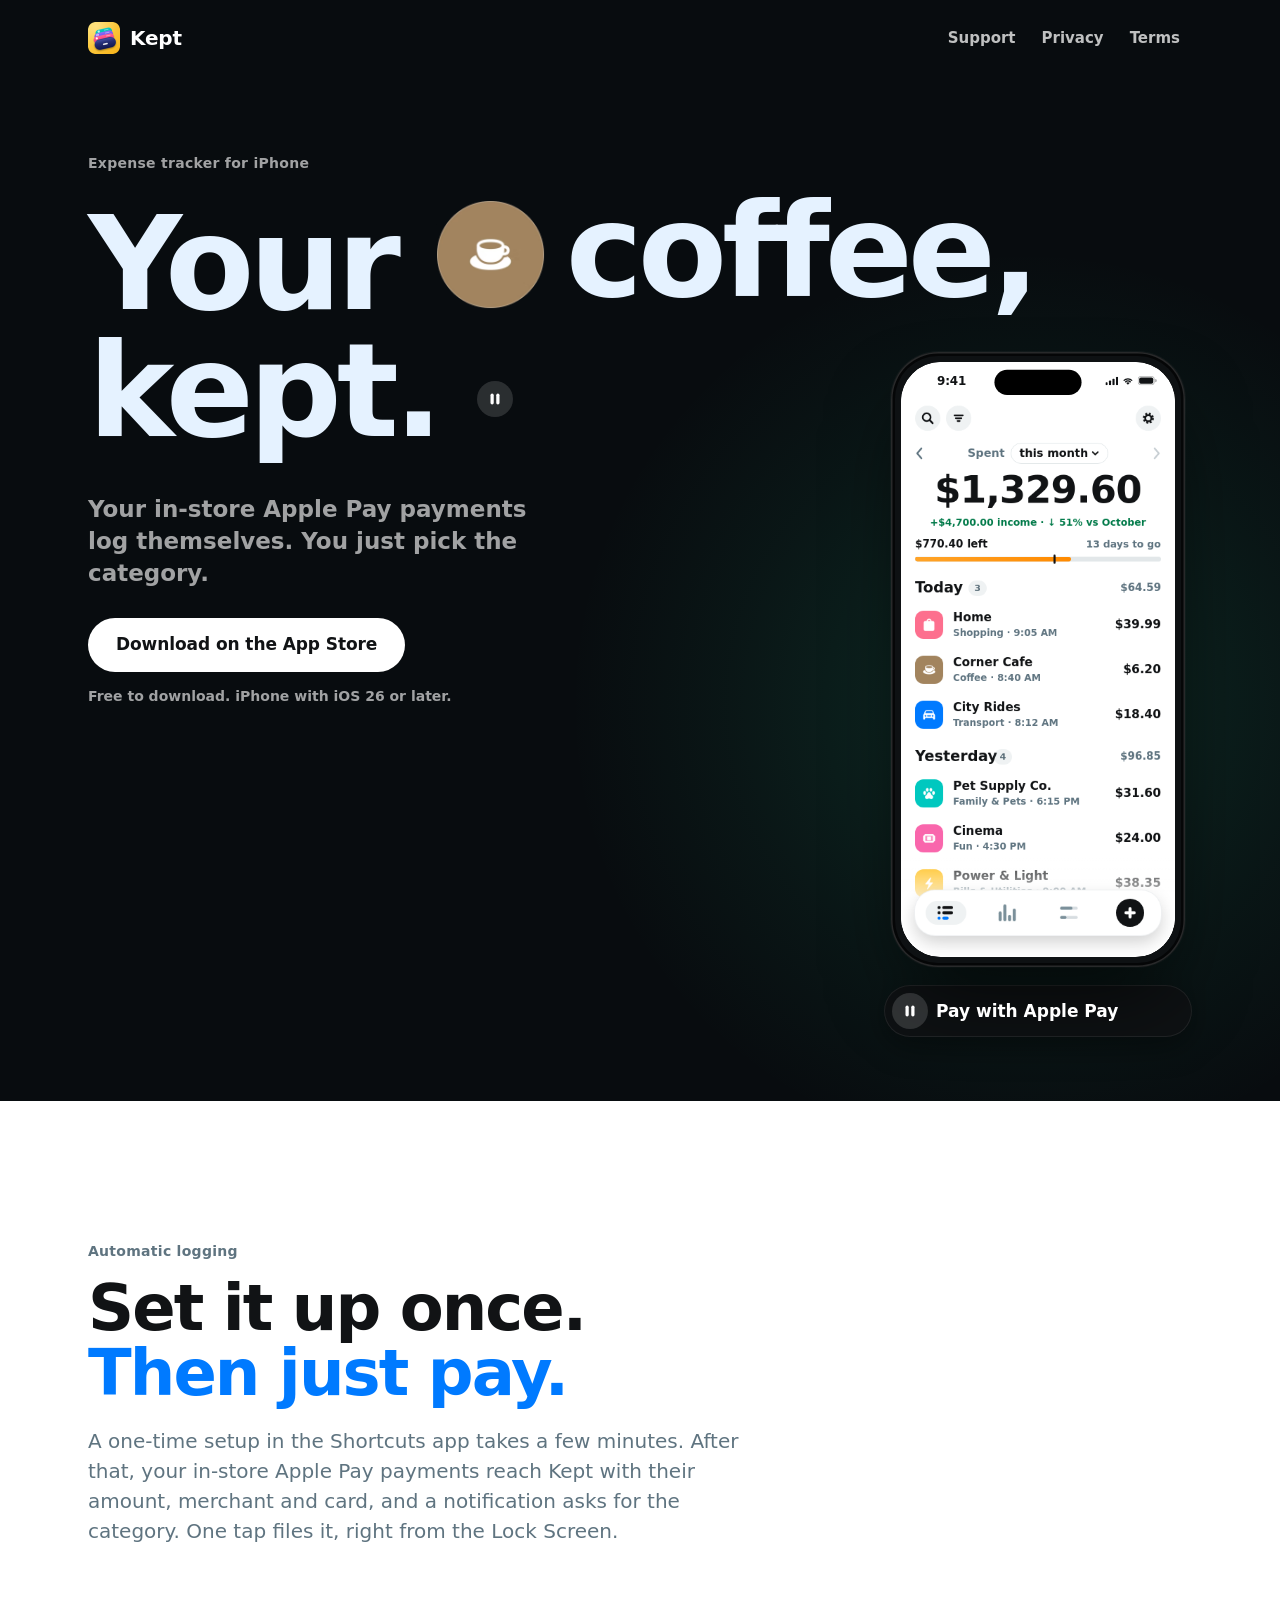
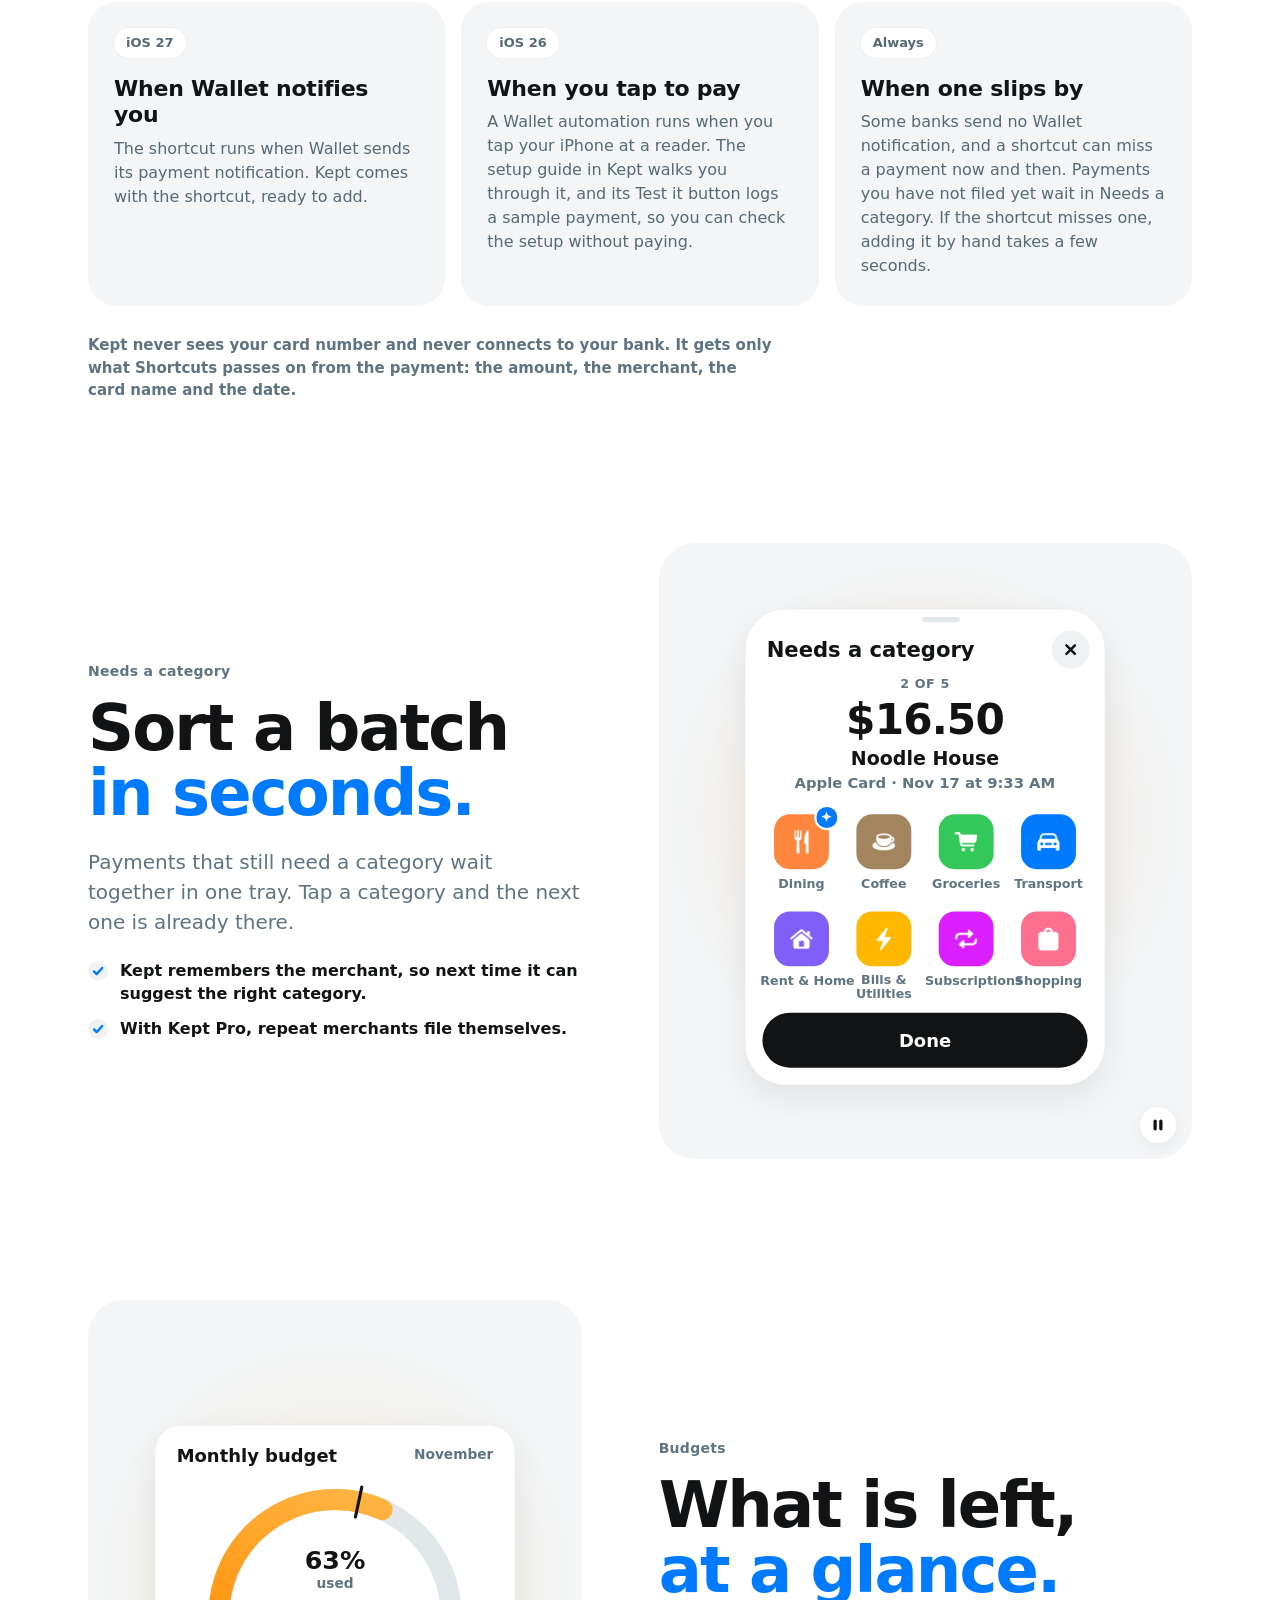
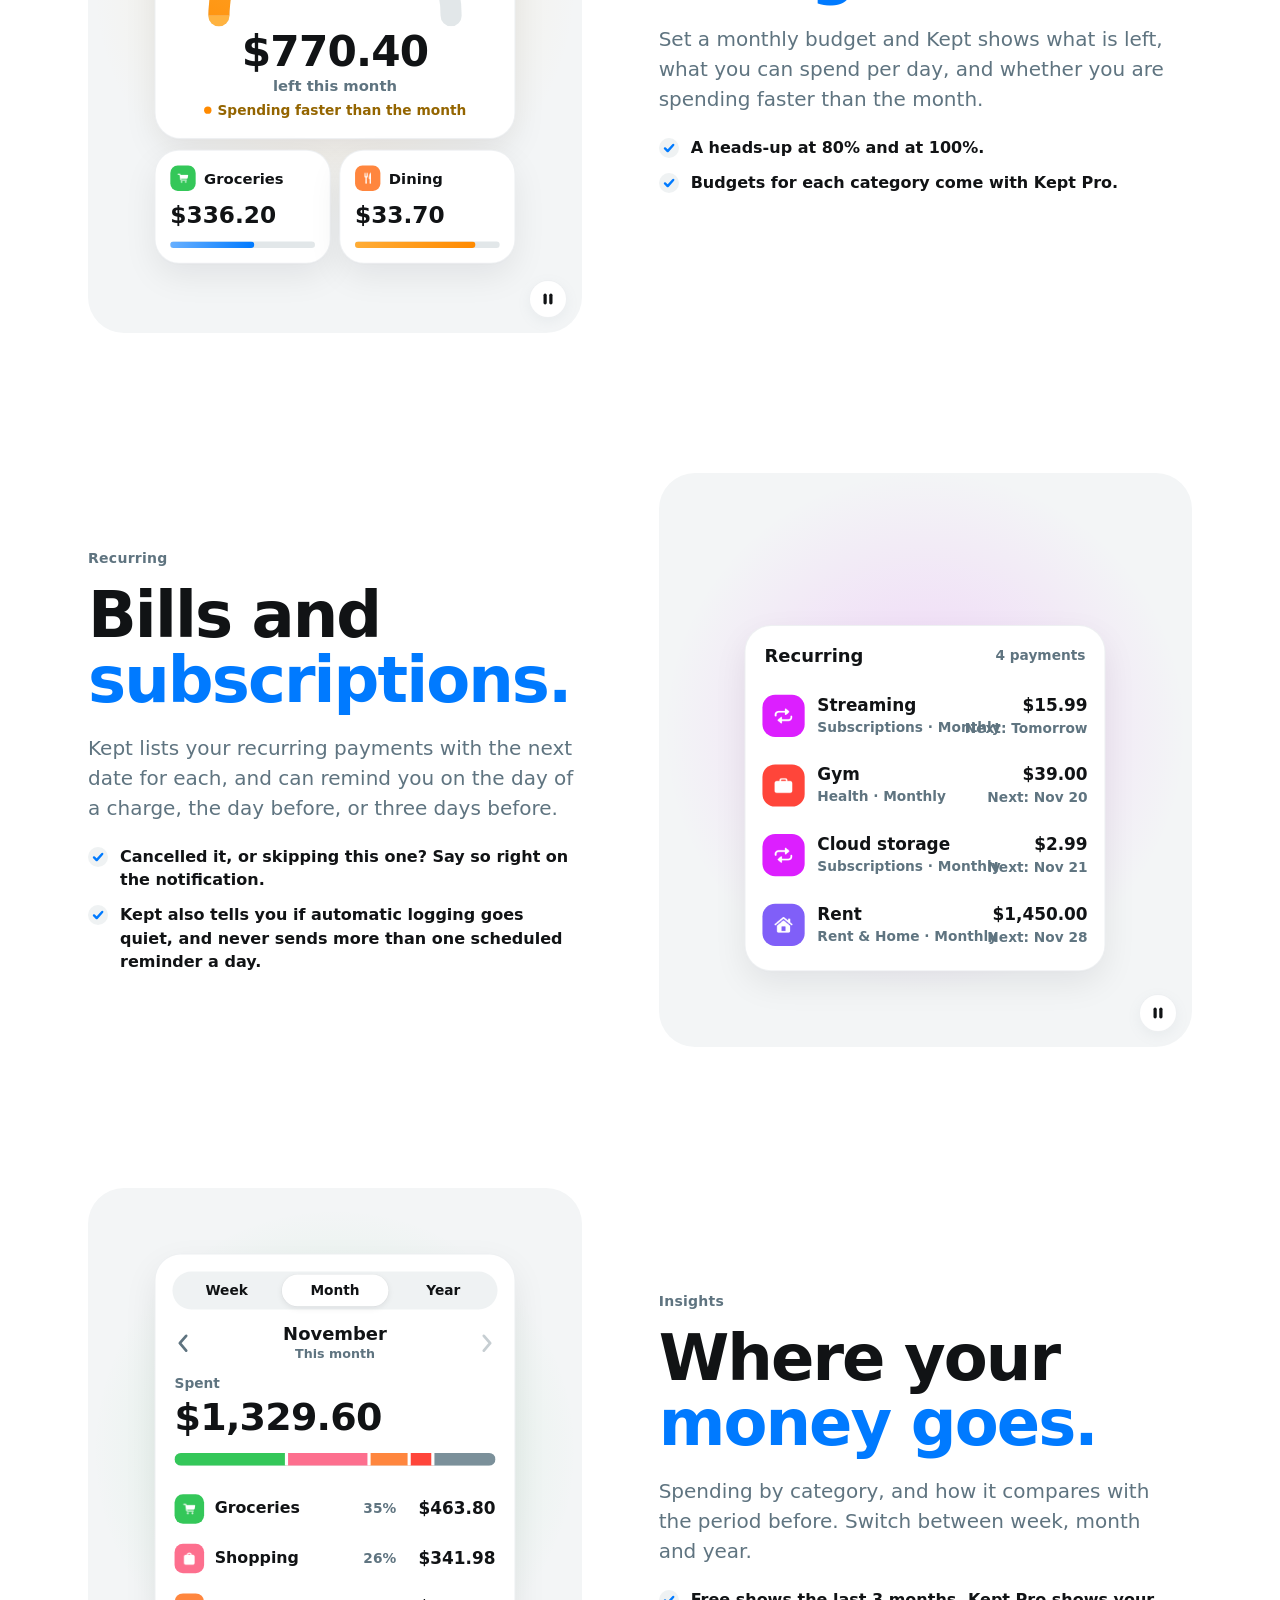
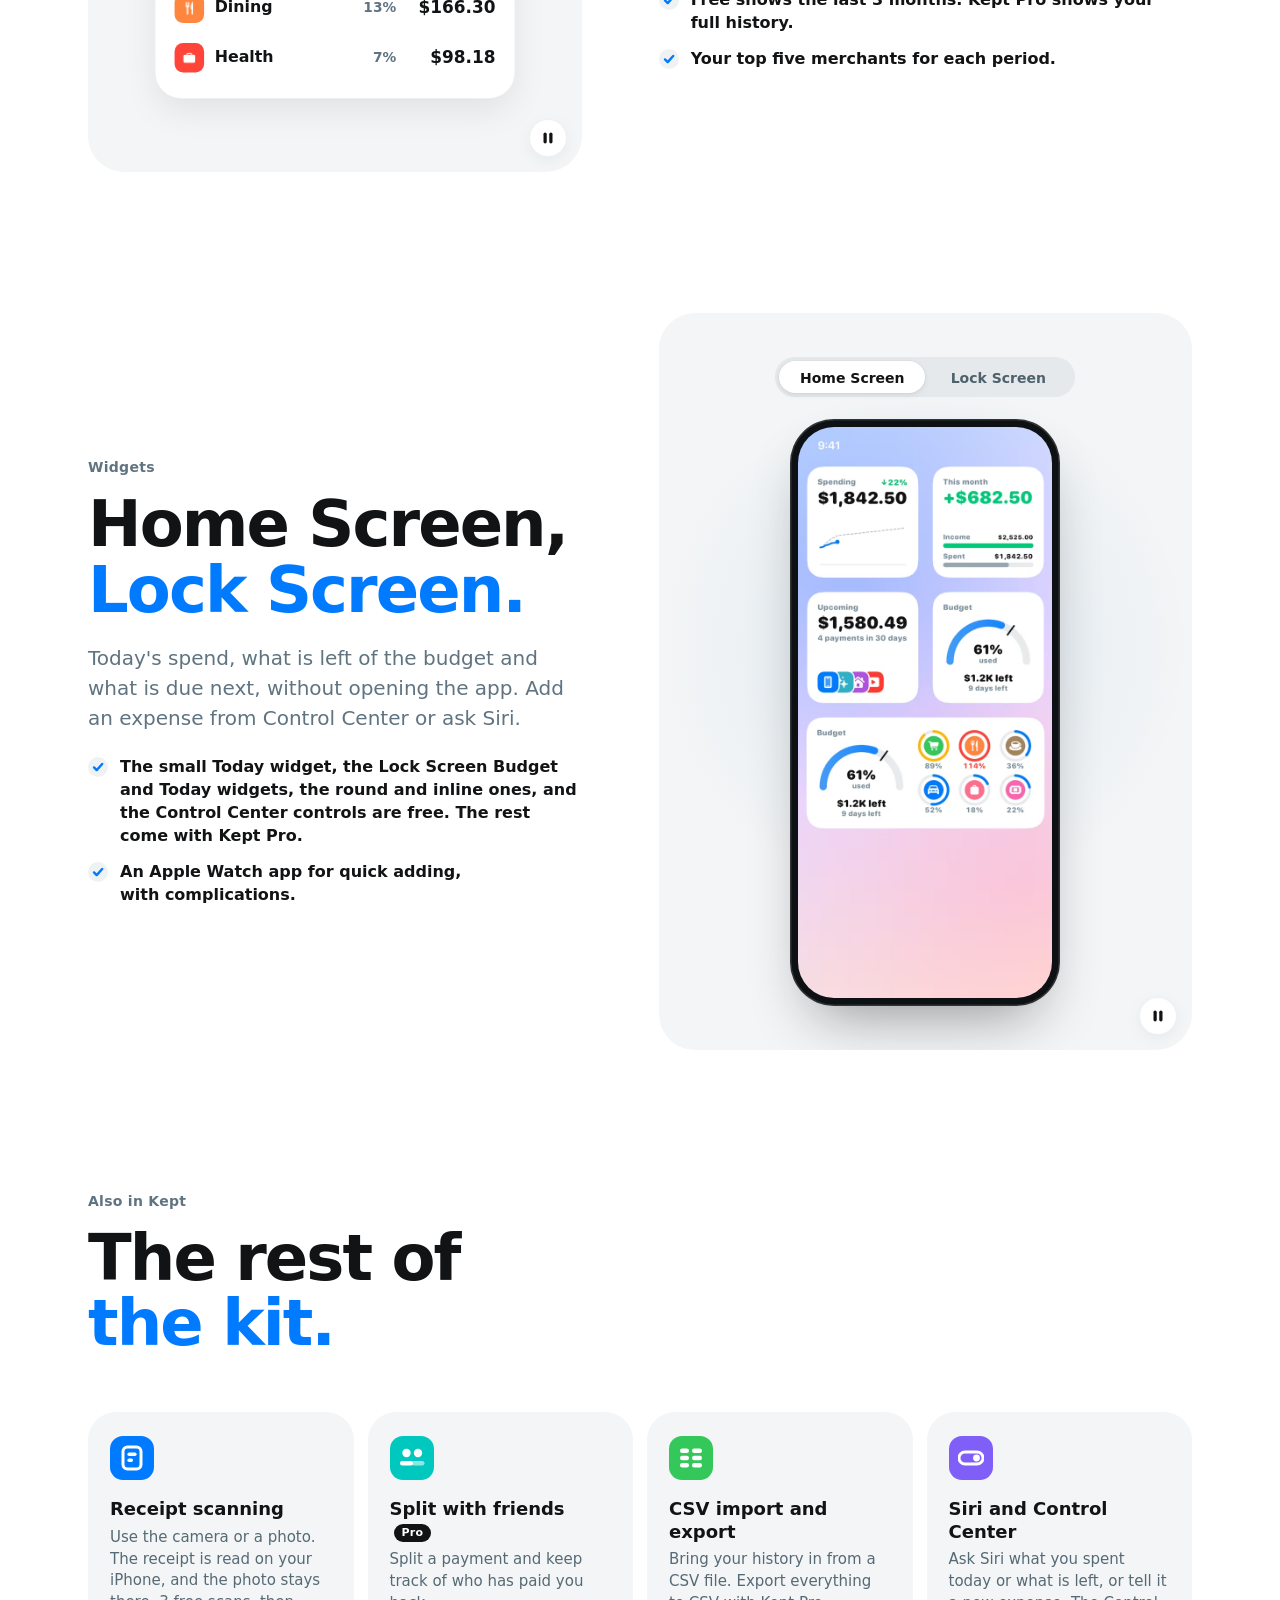
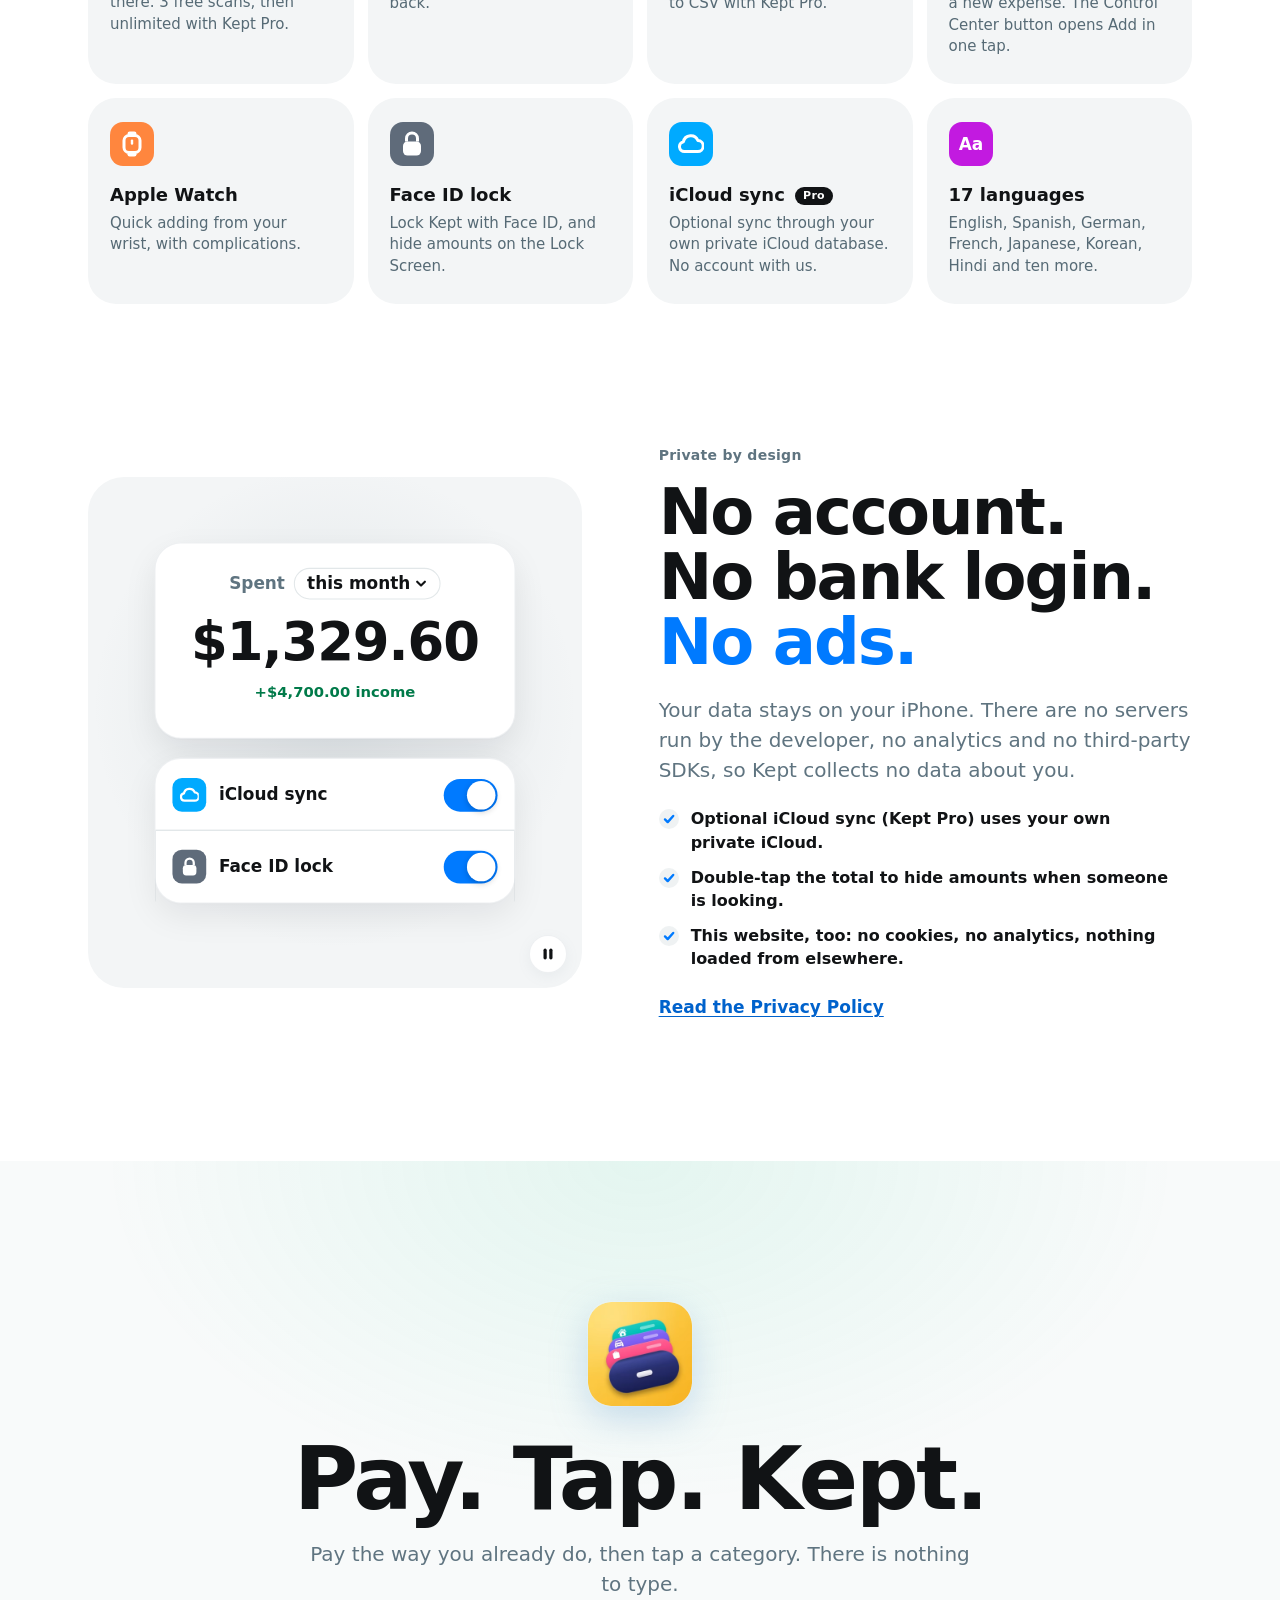
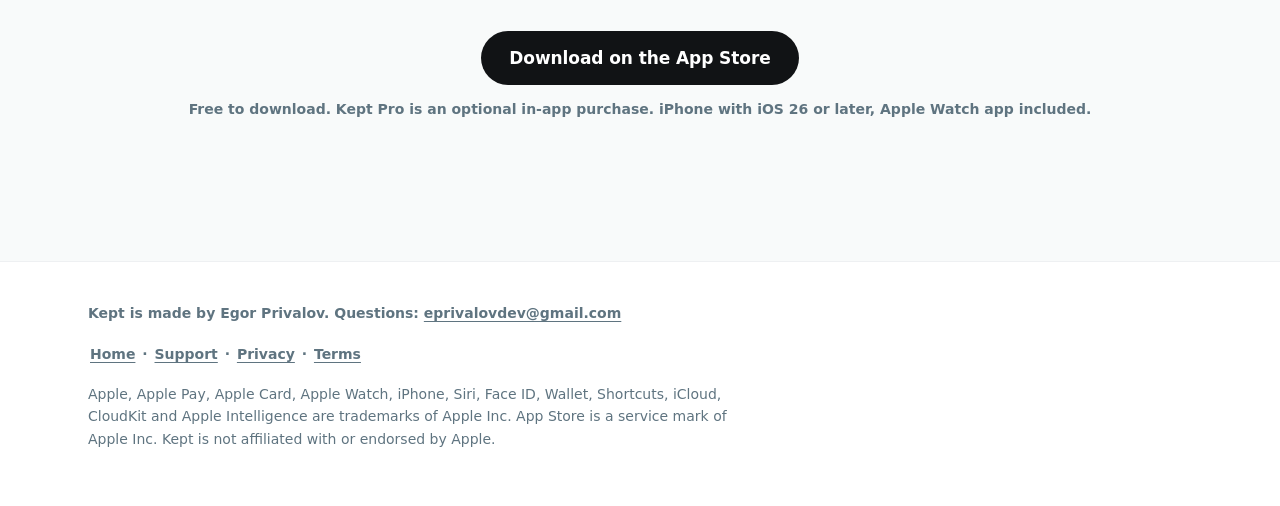
==== commit 95a3586f: "Kept website v2: chip field on phones, the headline opens on coffee, A's widgets stage, accuracy fix" ====
--- a/index.html
+++ b/index.html
@@ -11,7 +11,7 @@
 <meta property="og:type" content="website">
 <meta property="og:site_name" content="Kept">
 <meta property="og:title" content="Kept: Expense Tracker &amp; Budget">
-<meta property="og:description" content="Pay. Tap. Kept. Your Apple Pay payments log themselves. You just pick the category.">
+<meta property="og:description" content="Pay. Tap. Kept. Your in-store Apple Pay payments log themselves. You just pick the category.">
 <meta property="og:url" content="https://eprivalovdev.github.io/kept-app/">
 <meta property="og:image" content="https://eprivalovdev.github.io/kept-app/og.jpg">
 <meta property="og:image:width" content="1200">
@@ -68,7 +68,7 @@
     <div class="hero-head">
       <p class="eyebrow eyebrow-dark">Expense tracker for iPhone</p>
       <div class="hl-wrap" data-hl-wrap>
-        <!-- One word morphs letter by letter on its own clock: coffee, groceries, rent, takeout, flights, gifts, then the app icon and "spending" for a long hold, and round again. Screen readers, no-JS and Reduce Motion get "Your spending, kept." -->
+        <!-- One word morphs letter by letter on its own clock: coffee, groceries, rent, takeout, flights, gifts, then the app icon and "spending" for a long hold, and round again from coffee. Screen readers, no-JS and Reduce Motion get "Your spending, kept." -->
         <h1 id="hero-title" class="hl">
           <span class="vh">Your spending, kept.</span>
           <span class="hl-vis" aria-hidden="true">
@@ -88,11 +88,13 @@
               </span><span class="hl-word" data-word>spending,</span></span><span class="hl-row"><span class="hl-kept" data-kept>kept.</span></span>
           </span>
         </h1>
+        <!-- With motion on, the loop opens on "coffee" and builds up to the brand line (variant B's start). Set here, before the first paint, so "spending" never flashes first. -->
+        <script>(function () { try { if (matchMedia('(prefers-reduced-motion: reduce)').matches || /(^|[#&])(freeze|demo|word)=/.test(location.hash)) return; var h = document.getElementById('hero-title'); h.querySelector('[data-word]').textContent = 'coffee,'; h.querySelector('.d-icon').classList.remove('on'); h.querySelector('.d[data-key="coffee"]').classList.add('on'); } catch (e) {} })();</script>
         <button class="pp pp-dark hl-toggle" type="button" data-hl-toggle data-state="playing" hidden><span class="vh" data-hl-label>Pause the headline animation</span><svg class="i i-pause" viewBox="0 0 20 20" aria-hidden="true"><rect x="5" y="4" width="3.6" height="12" rx="1.8"/><rect x="11.4" y="4" width="3.6" height="12" rx="1.8"/></svg><svg class="i i-play" viewBox="0 0 20 20" aria-hidden="true"><path d="M6.5 4.6v10.8a1 1 0 0 0 1.5.86l8.7-5.4a1 1 0 0 0 0-1.72L8 3.74a1 1 0 0 0-1.5.86z"/></svg></button>
       </div>
     </div>
     <div class="hero-copy">
-      <p class="promise">Your Apple Pay payments log themselves. You just pick the category.</p>
+      <p class="promise">Your in-store Apple Pay payments log themselves. You just pick the category.</p>
       <div class="cta-row">
         <!-- TODO: replace the href with the real App Store link once the app is live -->
         <a class="capsule capsule-light" href="https://apps.apple.com/">Download on the App Store</a>
@@ -185,7 +187,7 @@
                   <span class="cell"><span class="tile t56" style="--c:#FF863E"><img src="img/g/dining.png" alt=""></span><span class="ring"></span><span class="spark"></span><i>Dining</i></span>
                   <span class="cell"><span class="tile t56" style="--c:#007AFF"><img src="img/g/transport.png" alt=""></span><span class="ring"></span><span class="spark"></span><i>Transport</i></span>
                   <span class="cell"><span class="tile t56" style="--c:#805FF8"><img src="img/g/home.png" alt=""></span><span class="ring"></span><span class="spark"></span><i>Rent &amp; Home</i></span>
-                  <span class="cell"><span class="tile t56" style="--c:#FFB800"><img src="img/g/bills.png" alt=""></span><span class="ring"></span><span class="spark"></span><i>Bills</i></span>
+                  <span class="cell"><span class="tile t56" style="--c:#FFB800"><img src="img/g/bills.png" alt=""></span><span class="ring"></span><span class="spark"></span><i class="two">Bills &amp; Utilities</i></span>
                   <span class="cell"><span class="tile t56" style="--c:#DC1FFF"><img src="img/g/subscriptions.png" alt=""></span><span class="ring"></span><span class="spark"></span><i>Subscriptions</i></span>
                   <span class="cell"><span class="tile t56" style="--c:#FD6F8E"><img src="img/g/shopping.png" alt=""></span><span class="ring"></span><span class="spark"></span><i>Shopping</i></span>
                 </div>
@@ -207,7 +209,7 @@
             <button class="pick" type="button" data-pick="2" data-key="dining" style="--col:2;--row:0">Dining</button>
             <button class="pick" type="button" data-pick="3" data-key="transport" style="--col:3;--row:0">Transport</button>
             <button class="pick" type="button" data-pick="4" data-key="home" style="--col:0;--row:1">Rent &amp; Home</button>
-            <button class="pick" type="button" data-pick="5" data-key="bills" style="--col:1;--row:1">Bills</button>
+            <button class="pick" type="button" data-pick="5" data-key="bills" style="--col:1;--row:1">Bills &amp; Utilities</button>
             <button class="pick" type="button" data-pick="6" data-key="subscriptions" style="--col:2;--row:1">Subscriptions</button>
             <button class="pick" type="button" data-pick="7" data-key="shopping" style="--col:3;--row:1">Shopping</button>
         </div>
@@ -230,7 +232,7 @@
     <div class="sec-head rv">
       <p class="eyebrow">Automatic logging</p>
       <h2 id="how-title" class="h2">Set it up once.<br><span class="acc">Then just pay.</span></h2>
-      <p class="lede">A one-time setup in the Shortcuts app takes a few minutes. After that, your Apple Pay payments reach Kept with their amount, merchant and card, and a notification asks for the category. One tap files it, right from the Lock Screen.</p>
+      <p class="lede">A one-time setup in the Shortcuts app takes a few minutes. After that, your in-store Apple Pay payments reach Kept with their amount, merchant and card, and a notification asks for the category. One tap files it, right from the Lock Screen.</p>
     </div>
     <ol class="how-steps">
       <li class="how-card rv">
@@ -241,7 +243,7 @@
       <li class="how-card rv">
         <span class="how-tag">iOS 26</span>
         <h3>When you tap to pay</h3>
-        <p>A Wallet automation runs as you pay with your card. The setup guide in Kept walks you through it, and its Test it button logs a sample payment, so you can check the setup without paying.</p>
+        <p>A Wallet automation runs when you tap your iPhone at a reader. The setup guide in Kept walks you through it, and its Test it button logs a sample payment, so you can check the setup without paying.</p>
       </li>
       <li class="how-card rv">
         <span class="how-tag">Always</span>
@@ -281,7 +283,7 @@
               <span class="cell"><span class="tile t52" style="--c:#34C759"><img src="img/g/groceries.png" alt=""></span><span class="ring"></span><span class="spark"></span><i>Groceries</i></span>
               <span class="cell"><span class="tile t52" style="--c:#007AFF"><img src="img/g/transport.png" alt=""></span><span class="ring"></span><span class="spark"></span><i>Transport</i></span>
               <span class="cell"><span class="tile t52" style="--c:#805FF8"><img src="img/g/home.png" alt=""></span><span class="ring"></span><span class="spark"></span><i>Rent &amp; Home</i></span>
-              <span class="cell"><span class="tile t52" style="--c:#FFB800"><img src="img/g/bills.png" alt=""></span><span class="ring"></span><span class="spark"></span><i>Bills</i></span>
+              <span class="cell"><span class="tile t52" style="--c:#FFB800"><img src="img/g/bills.png" alt=""></span><span class="ring"></span><span class="spark"></span><i class="two">Bills &amp; Utilities</i></span>
               <span class="cell"><span class="tile t52" style="--c:#DC1FFF"><img src="img/g/subscriptions.png" alt=""></span><span class="ring"></span><span class="spark"></span><i>Subscriptions</i></span>
               <span class="cell"><span class="tile t52" style="--c:#FD6F8E"><img src="img/g/shopping.png" alt=""></span><span class="ring"></span><span class="spark"></span><i>Shopping</i></span>
             </div>
@@ -437,18 +439,20 @@
             <source srcset="img/widgets/home-moneysmalls-light-600.avif" type="image/avif">
             <img src="img/widgets/home-moneysmalls-light-600.jpg" width="600" height="1304" loading="lazy" decoding="async" alt="Home Screen with Kept widgets: Spending $1,842.50, down 22 percent; This month plus $682.50; Upcoming $1,580.49; Budget 61 percent; and a medium Budget widget with six category rings.">
           </picture>
-          <picture class="wid-img" data-wimg="1">
-            <source srcset="img/widgets/lock-todayandcirculars-dark-600.avif" type="image/avif" media="(prefers-color-scheme: dark)">
-            <source srcset="img/widgets/lock-todayandcirculars-dark-600.jpg" media="(prefers-color-scheme: dark)">
-            <source srcset="img/widgets/lock-todayandcirculars-light-600.avif" type="image/avif">
-            <img src="img/widgets/lock-todayandcirculars-light-600.jpg" width="600" height="1304" loading="lazy" decoding="async" alt="Lock Screen at 9:41 with Kept widgets: a budget line above the clock, a Today widget, a 61 percent budget circle and an Add expense control.">
-          </picture>
-        </div>
-      </div>
-      <!-- two of the widgets up close, beside the phone (wide panels only) -->
-      <div class="wfloats" aria-hidden="true">
-        <picture class="wf wf-small"><source srcset="img/widgets/w-small-dark.jpg" media="(prefers-color-scheme: dark)"><img src="img/widgets/w-small-light.jpg" width="340" height="340" alt="" loading="lazy" decoding="async"></picture>
-        <picture class="wf wf-medium"><source srcset="img/widgets/w-medium-dark.jpg" media="(prefers-color-scheme: dark)"><img src="img/widgets/w-medium-light.jpg" width="600" height="280" alt="" loading="lazy" decoding="async"></picture>
+          <div class="wid-img" data-wimg="1">
+            <picture>
+              <source srcset="img/widgets/lock-todayandcirculars-dark-600.avif" type="image/avif" media="(prefers-color-scheme: dark)">
+              <source srcset="img/widgets/lock-todayandcirculars-dark-600.jpg" media="(prefers-color-scheme: dark)">
+              <source srcset="img/widgets/lock-todayandcirculars-light-600.avif" type="image/avif">
+              <img src="img/widgets/lock-todayandcirculars-light-600.jpg" width="600" height="1304" loading="lazy" decoding="async" alt="Lock Screen at 9:41 with Kept widgets: a budget line above the clock, a Today widget, a 61 percent budget circle and an Add expense button.">
+            </picture>
+            <!-- Phones only: the phone shows the top of its screen, so Kept's own "Tap a category" notifications fill the Lock Screen below the widgets (three waiting, as the Today widget says). -->
+            <div class="lk-stack" role="img" aria-label="Below them, a stack of three Kept notifications; the top one: $12.50 at Noodle House, tap a category." data-lkstack>
+              <div class="lk-note"><span class="lk-icon ni"></span><b>$12.50 · Noodle House</b><span class="lk-time">now</span><span class="lk-body">Tap a category</span></div>
+              <span class="lk-peek"></span><span class="lk-peek lk-peek2"></span>
+            </div>
+          </div>
+        </div>
       </div>
       <button class="pp pp-panel" type="button" data-pp="widgets"><span class="vh">Pause the Widgets animation</span><svg class="i-pause" viewBox="0 0 20 20" aria-hidden="true"><rect x="5" y="4" width="3.6" height="12" rx="1.8"/><rect x="11.4" y="4" width="3.6" height="12" rx="1.8"/></svg><svg class="i-play" viewBox="0 0 20 20" aria-hidden="true"><path d="M6.5 4.6v10.8a1 1 0 0 0 1.5.86l8.7-5.4a1 1 0 0 0 0-1.72L8 3.74a1 1 0 0 0-1.5.86z"/></svg></button>
     </div>
@@ -481,7 +485,7 @@
     <div class="feat-copy rv">
       <p class="eyebrow">Private by design</p>
       <h2 id="f-priv" class="h2">No account.<br>No bank login.<br><span class="acc">No ads.</span></h2>
-      <p class="lede">Your data stays on your iPhone. There are no servers run by the developer, no analytics and no third-party SDKs. The App Store privacy label says Data Not Collected.</p>
+      <p class="lede">Your data stays on your iPhone. There are no servers run by the developer, no analytics and no third-party SDKs, so Kept collects no data about you.</p>
       <ul class="ticks">
         <li>Optional iCloud sync (Kept Pro) uses your own private iCloud.</li>
         <li>Double-tap the total to hide amounts when someone is looking.</li>
--- a/style.css
+++ b/style.css
@@ -31,6 +31,7 @@
   --btn-fg: #FFFFFF;
   --btn-off-bg: #EEF0F2;
   --btn-off-fg: rgb(123 144 154 / .8);
+  --btn-off-label: #566A75; /* web-only: the drawn disabled "Done" label on --btn-off-bg, 4.9:1 (the app's 80 % grey is 2.3:1) */
   --soft-pill: rgb(123 144 154 / .12);
   --banner: #F4F5F7; /* opaque: rows under a notification or a menu never show through */
   --ink: #080C0F;
@@ -80,6 +81,7 @@
     --btn-fg: #111315;
     --btn-off-bg: #2E363B;
     --btn-off-fg: rgb(229 242 255 / .4);
+    --btn-off-label: #8FA3AD; /* 4.7:1 on #2E363B */
     --soft-pill: rgb(123 144 154 / .20);
     --banner: #282C30;
     --ahead-a: #FFC44D;
@@ -180,7 +182,7 @@
     transform: translate(-50%, -84px); opacity: 0; visibility: hidden;
     transition: transform var(--dur-nav) var(--ease-nav), opacity 240ms ease, visibility 0s linear var(--dur-nav);
   }
-  .fbar.show { transform: translate(-50%, 0); opacity: 1; visibility: visible; transition-delay: 0s; }
+  .fbar.show, .fbar:focus-within { transform: translate(-50%, 0); opacity: 1; visibility: visible; transition-delay: 0s; } /* never fades out while it holds the keyboard focus */
 }
 .fbar-brand { display: inline-flex; align-items: center; gap: 8px; padding: 0 10px 0 0; font-weight: 800; font-size: 17px; color: var(--text); text-decoration: none; }
 .fbar-brand img { width: 28px; height: 28px; }
@@ -300,16 +302,16 @@
    Each chip: .chip (rises and sways, one animation) > .nudge (makes room for the pointer) > img (ripple). Sprites have the
    blur baked in (no CSS filter). The field never takes a pointer event; the hero listens and the field only draws.
    Static masks keep chips out of the header band and away from the text (JS sets the geometry once per layout). */
-.field { position: absolute; left: 0; right: 0; top: var(--ft, 0px); bottom: 0; z-index: -1; overflow: hidden; pointer-events: none; }
+.field { position: absolute; left: 0; right: 0; top: var(--ft, 0px); bottom: var(--fb, 0px); z-index: -1; overflow: hidden; pointer-events: none; }
 .field-hero:not([data-ready]) { visibility: hidden; }
-@media (min-width: 960px) { .field-hero { --ft: 80px; } } /* the header band + 4 px, what JS sets there */
+.field-hero { --ft: 80px; } /* the header band + 4 px, what JS sets there */
 .field-hero {
   -webkit-mask-image: linear-gradient(180deg, transparent 0, rgb(0 0 0 / var(--fa, 1)) var(--f1, 56px), rgb(0 0 0 / var(--fa, 1)) var(--f2, 56px), #000 var(--f3, 56px));
   mask-image: linear-gradient(180deg, transparent 0, rgb(0 0 0 / var(--fa, 1)) var(--f1, 56px), rgb(0 0 0 / var(--fa, 1)) var(--f2, 56px), #000 var(--f3, 56px));
 }
-/* two nested cut-outs (desktop: row 1 of the headline, and the text column under it); each is a union of a side band and
-   a vertical band, and nesting multiplies them */
-.field-x, .field-y { position: absolute; inset: 0; }
+/* the cut-outs: desktop nests two (row 1 of the headline, and the text column under it), each a union of a side band and
+   a vertical band, and nesting multiplies them; phones and tablets use one SVG with a feathered hole around each line */
+.field-x, .field-y { position: absolute; inset: 0; -webkit-mask-repeat: no-repeat; mask-repeat: no-repeat; -webkit-mask-size: 100% 100%; mask-size: 100% 100%; }
 .field-x { -webkit-mask-image: var(--fx, none); mask-image: var(--fx, none); }
 .field-y { -webkit-mask-image: var(--fy, none); mask-image: var(--fy, none); }
 .field-depth { position: absolute; inset: 0; will-change: transform; transition: transform 1100ms var(--ease-nav); }
@@ -432,6 +434,7 @@
 .grid8 .cell { position: relative; height: 92px; }
 .grid8 .tile { left: 50%; top: 4px; margin-left: -28px; }
 .grid8 i { left: 0; right: 0; top: 68px; font-style: normal; text-align: center; font-weight: 600; font-size: 12px; color: var(--text-2); white-space: nowrap; }
+.grid8 i.two { white-space: normal; line-height: 1.12; padding: 0 2px; } /* "Bills & Utilities": two lines, as the app's tile wraps it */
 .grid8 .ring { left: 50%; top: -1px; width: 66px; height: 66px; margin-left: -33px; border-radius: 20px; border: 3px solid var(--accent); opacity: 0; }
 .grid8 .spark { left: 50%; top: -3px; margin-left: 16px; width: 20px; height: 20px; border-radius: 50%; background: var(--accent) url("data:image/svg+xml,%3Csvg xmlns='http://www.w3.org/2000/svg' viewBox='0 0 20 20'%3E%3Cpath fill='%23fff' d='M10 3.5c.5 3.4 1.6 4.6 5 5.1v.8c-3.4.5-4.5 1.7-5 5.1h-.8c-.5-3.4-1.6-4.6-5-5.1v-.8c3.4-.5 4.5-1.7 5-5.1z'/%3E%3C/svg%3E") center / 16px no-repeat; box-shadow: 0 0 0 2px var(--surface); opacity: 0; }
 
@@ -445,7 +448,7 @@
 .mc-base > span:not(.mc-label) { background: var(--btn-off-bg); }
 .mc-on > span:not(.mc-label) { background: var(--btn-bg); }
 .mc-label { left: 0; top: 0; width: 338px; height: 54px; line-height: 54px; text-align: center; font-weight: 700; font-size: 17px; }
-.mc-base .mc-label { color: var(--btn-off-fg); }
+.mc-base .mc-label { color: var(--btn-off-label); }
 .mc-on .mc-label { color: var(--btn-fg); }
 .mc-check { left: 156px; top: 14px; width: 26px; height: 26px; color: var(--btn-fg); opacity: 0; }
 
@@ -595,17 +598,31 @@
 .wid-img { position: absolute; inset: 8px; }
 .wid-img img { width: 100%; height: 100%; border-radius: 36px; object-fit: cover; }
 .wid-img[data-wimg="1"] { opacity: 0; }
-@media (max-width: 559px) { .wid-phone { width: min(100%, 244px); border-radius: 40px; } .wid-img img { border-radius: 32px; } }
-/* wide panels: two widgets up close, floating beside the phone like the store's cards (static, decorative) */
-.wfloats { display: none; }
-@media (min-width: 1200px) {
-  .wfloats { display: block; position: absolute; inset: 0; z-index: 2; pointer-events: none; }
-  .wf { position: absolute; display: block; }
-  .wf img { width: 100%; height: auto; box-shadow: 0 0 0 1px var(--hairline), 0 18px 40px -12px rgb(17 19 21 / .28), 0 4px 10px rgb(17 19 21 / .08); }
-  .wf-small { left: calc(50% - 135px - 112px); top: 30%; width: 140px; }
-  .wf-small img { border-radius: 21px; }
-  .wf-medium { left: calc(50% + 135px - 84px); bottom: 14%; width: 184px; }
-  .wf-medium img { border-radius: 15px; }
+.wid-img picture { display: block; height: 100%; }
+.lk-stack { display: none; }
+/* Phones (P6: a shorter page, the half-empty stage filled): a wider phone that shows the top of its screen, where the
+   widgets are, and fades out below the last one; on the Lock Screen a stack of Kept's notifications fills the rest. */
+@media (max-width: 559px) {
+  .wid-phone { width: min(100%, 284px); aspect-ratio: 600 / 1060; padding-bottom: 0; overflow: hidden; border-radius: 42px 42px 0 0;
+    -webkit-mask-image: linear-gradient(180deg, #000 86%, transparent); mask-image: linear-gradient(180deg, #000 86%, transparent); }
+  .wid-img { inset: 8px 8px auto; aspect-ratio: 600 / 1304; }
+  .wid-img img { border-radius: 34px; }
+  .lk-stack { display: block; position: absolute; left: 4.5%; right: 4.5%; top: 51.5%; }
+  .lk-note { position: relative; height: 47px; border-radius: 15px; background: rgb(255 255 255 / .62); color: #111315; box-shadow: 0 4px 14px rgb(60 50 120 / .10); }
+  .lk-note > * { position: absolute; }
+  .lk-icon { left: 9px; top: 10px; width: 27px; height: 27px; border-radius: 7px; }
+  .lk-note b { left: 44px; right: 34px; top: 8px; font-weight: 700; font-size: 11.5px; line-height: 15px; white-space: nowrap; overflow: hidden; text-overflow: ellipsis; }
+  .lk-time { right: 10px; top: 8px; font-weight: 600; font-size: 10px; line-height: 15px; color: rgb(17 19 21 / .62); }
+  .lk-body { left: 44px; top: 24px; font-weight: 600; font-size: 11.5px; line-height: 15px; color: rgb(17 19 21 / .78); }
+  .lk-peek { display: block; height: 7px; margin: 0 5%; border-radius: 0 0 11px 11px; background: rgb(255 255 255 / .42); }
+  .lk-peek2 { margin: 0 10%; height: 6px; background: rgb(255 255 255 / .28); }
+}
+@media (max-width: 559px) and (prefers-color-scheme: dark) {
+  .lk-note { background: rgb(190 200 255 / .16); color: #fff; box-shadow: none; }
+  .lk-time { color: rgb(255 255 255 / .6); }
+  .lk-body { color: rgb(255 255 255 / .82); }
+  .lk-peek { background: rgb(190 200 255 / .11); }
+  .lk-peek2 { background: rgb(190 200 255 / .07); }
 }
 
 .more { padding-top: 0; }
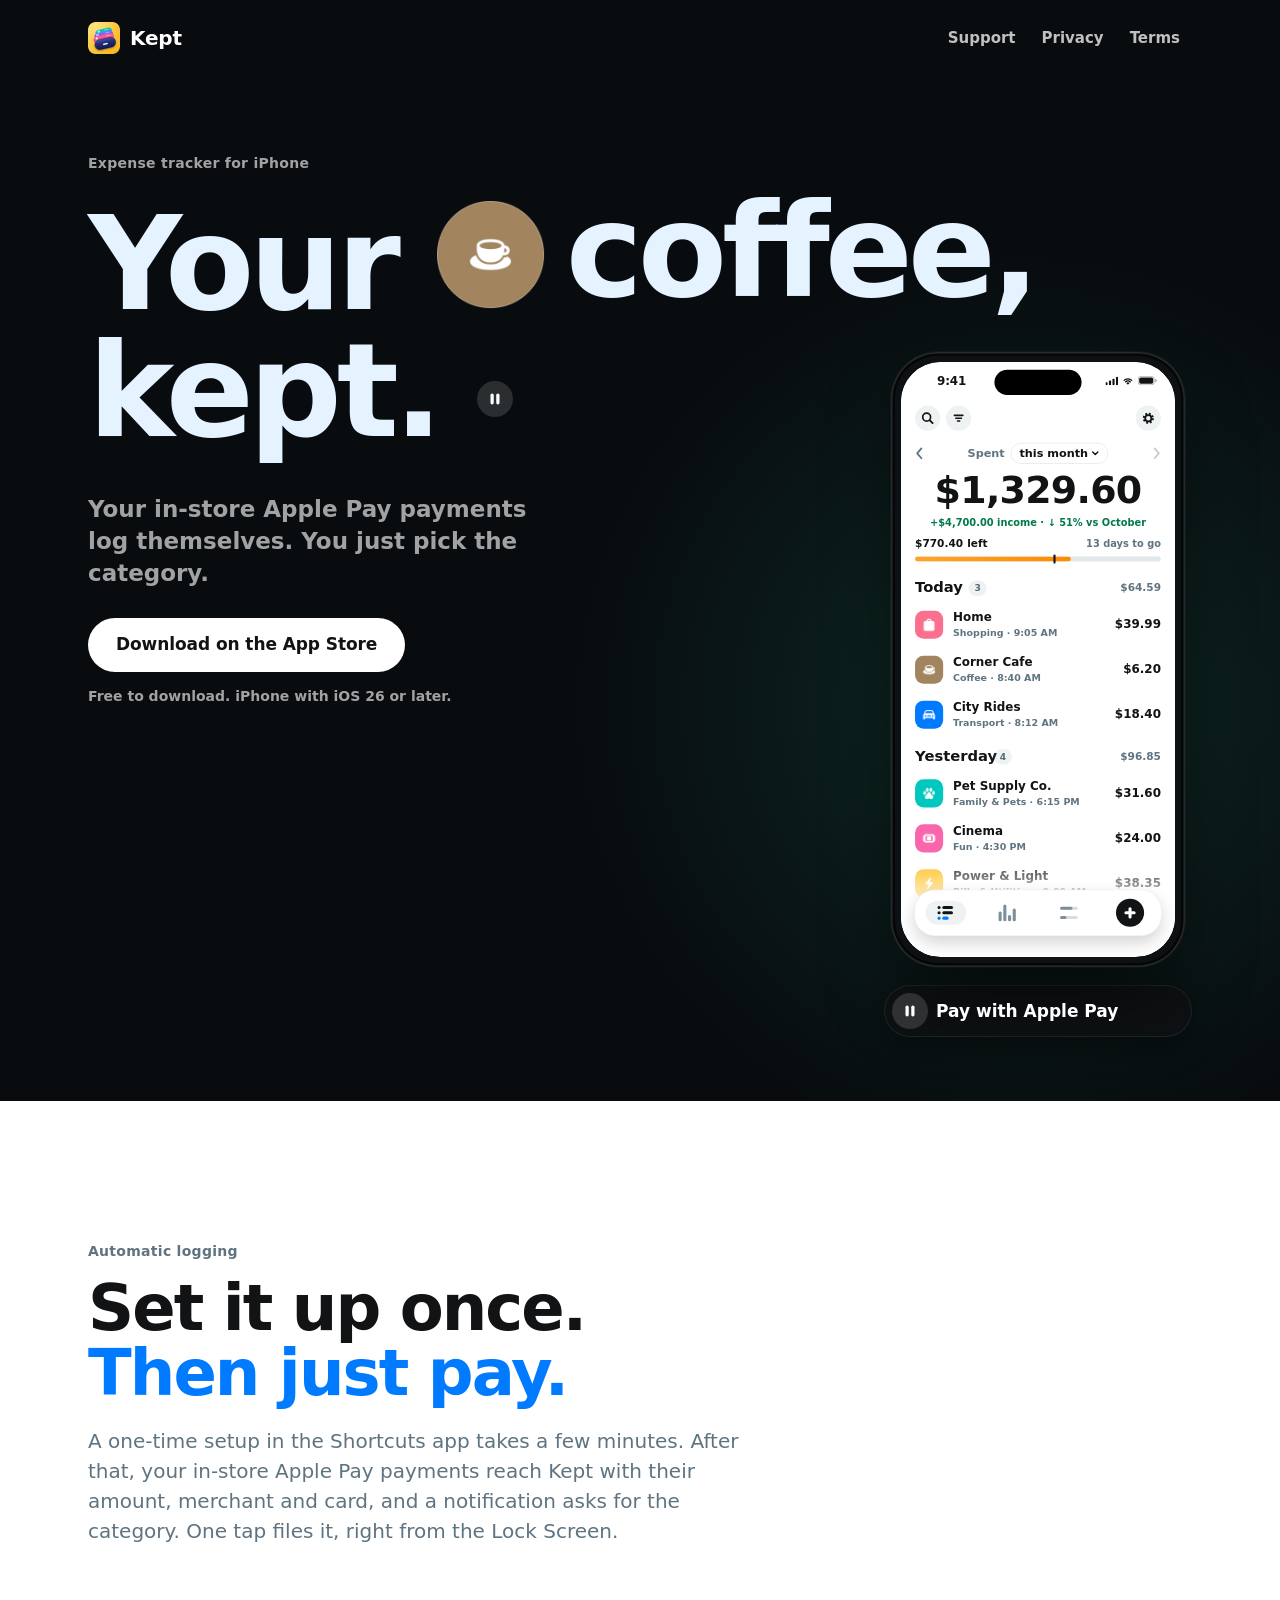
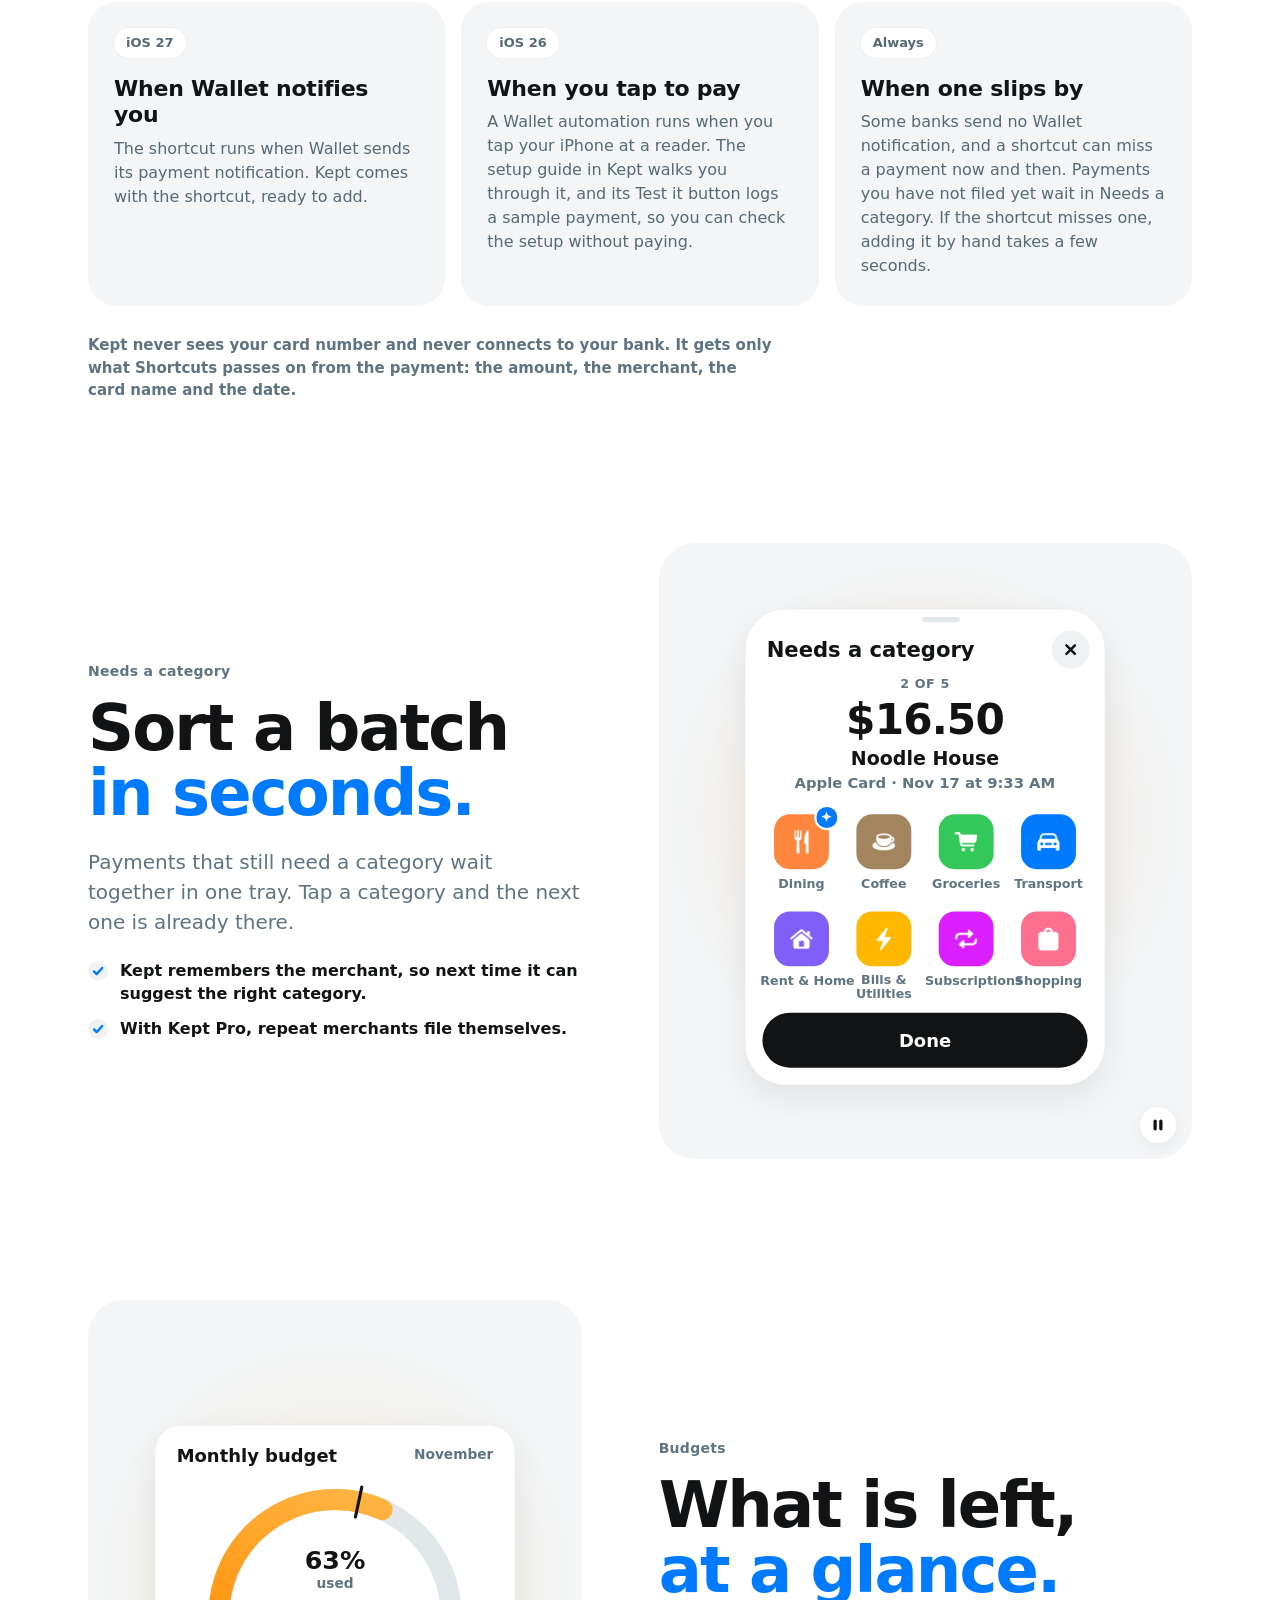
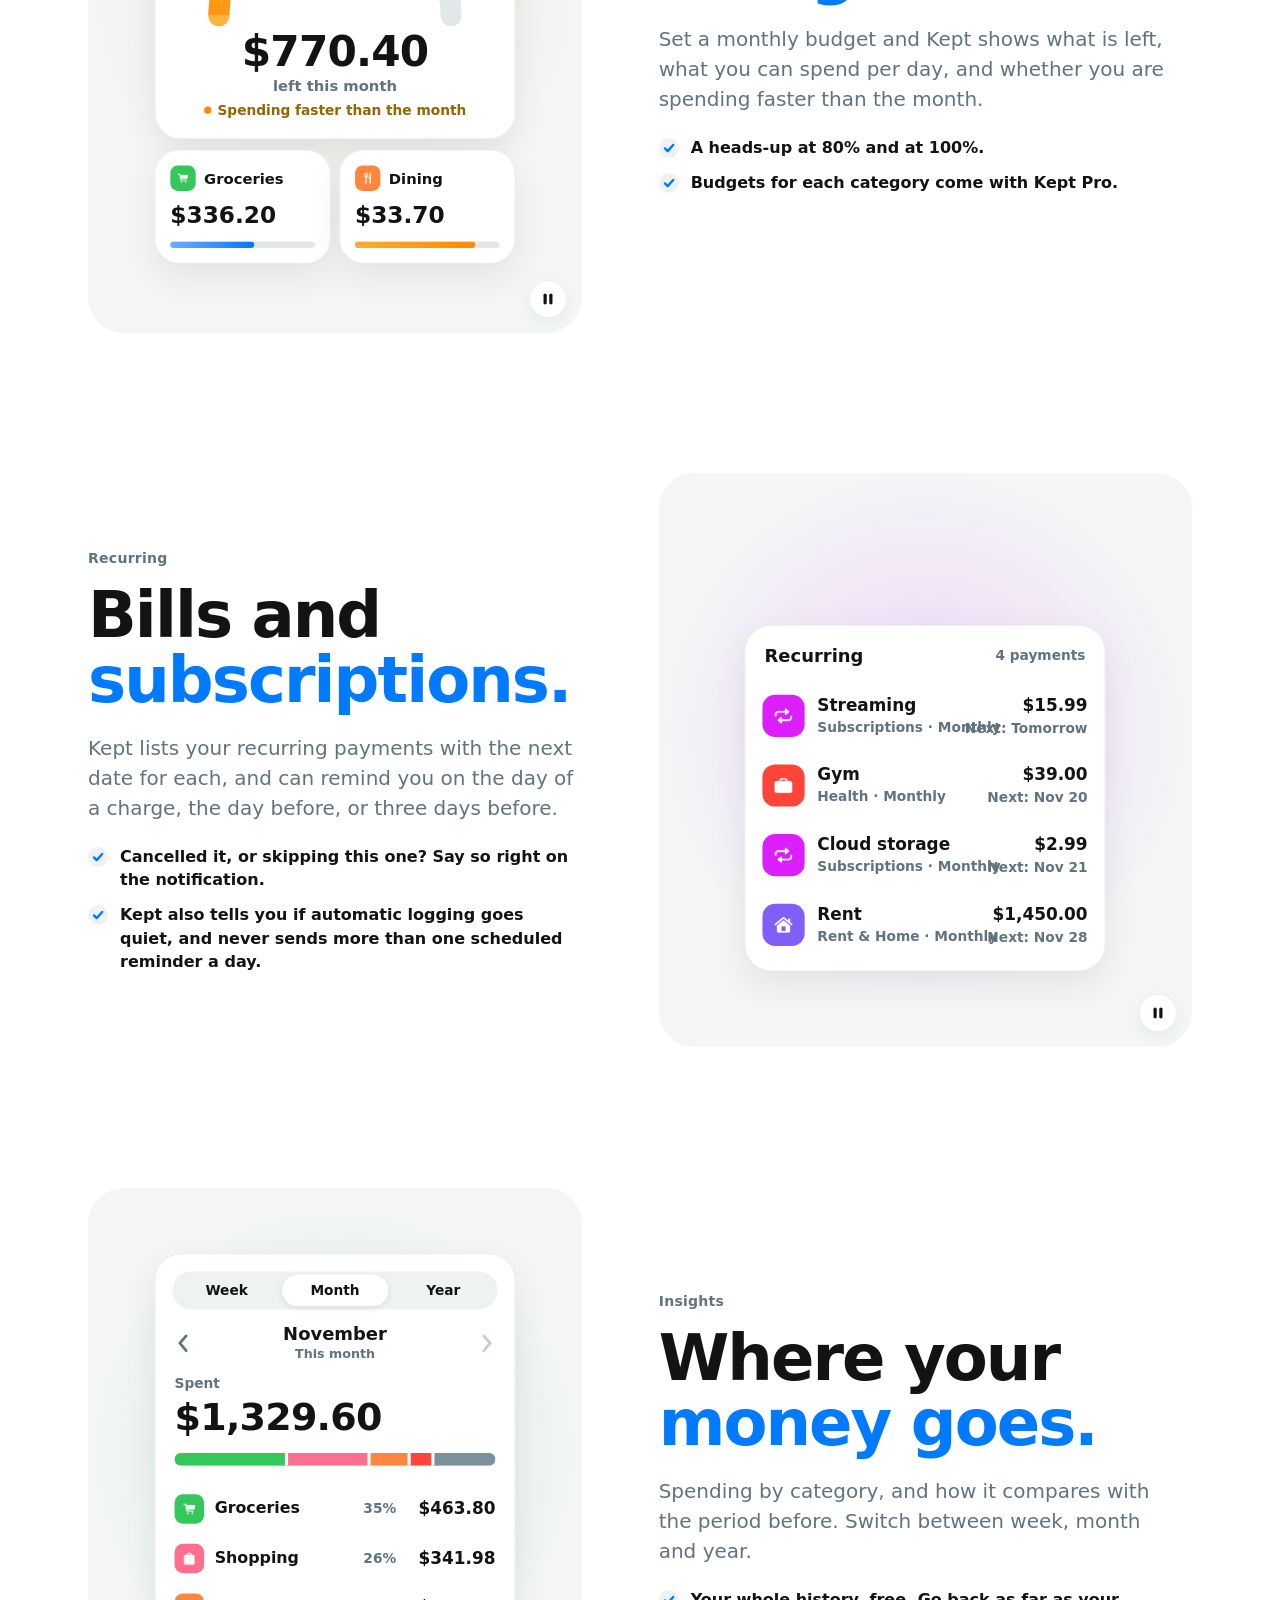
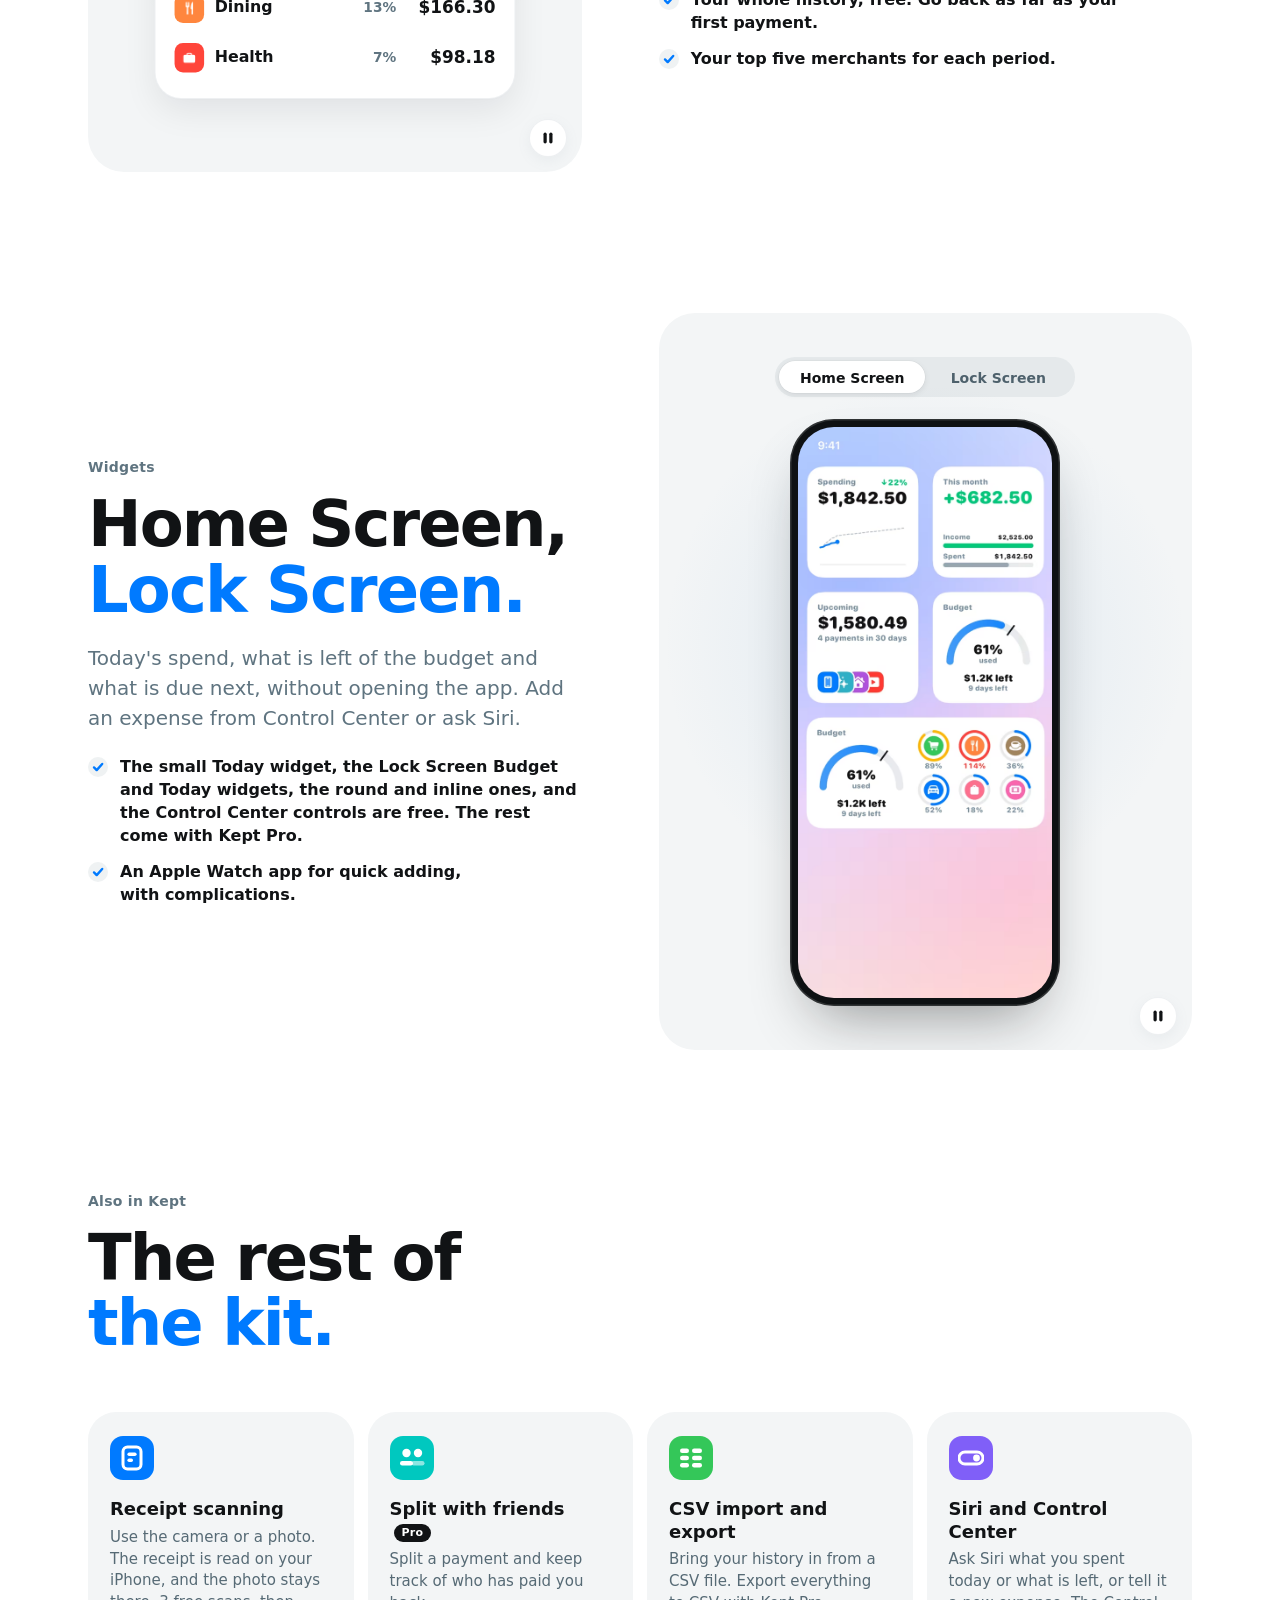
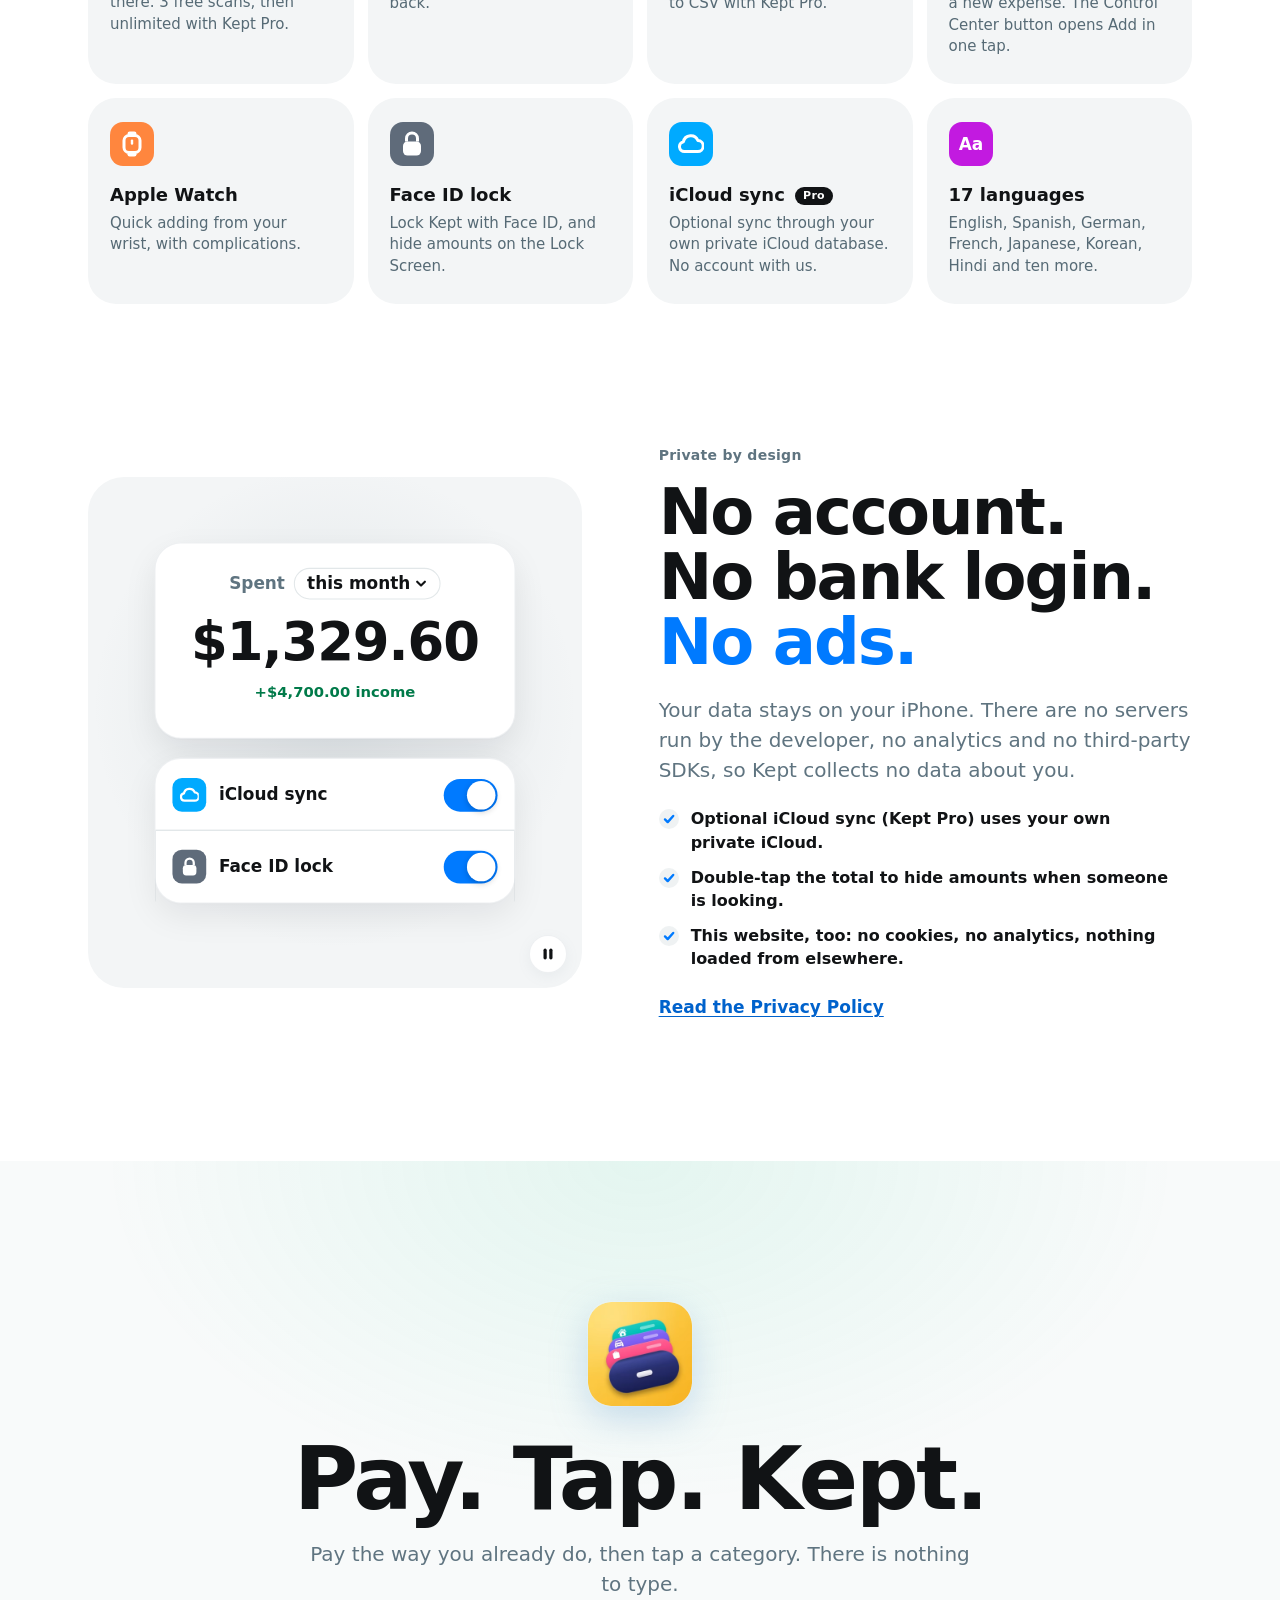
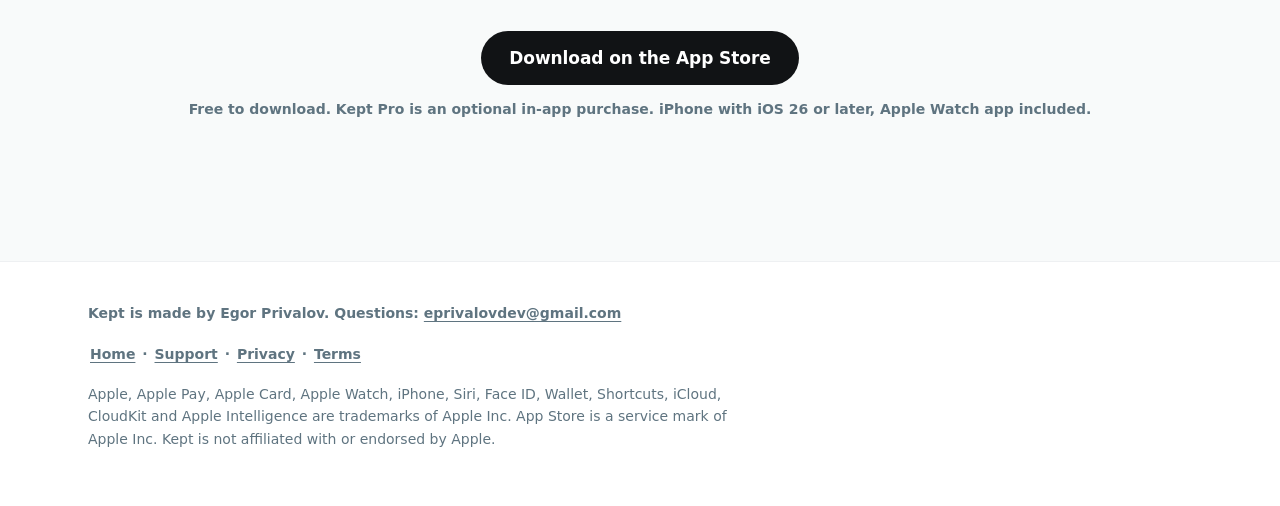
==== commit 796ba5aa: "Insights: the whole history is free (was 3 months free)" ====
--- a/index.html
+++ b/index.html
@@ -386,7 +386,7 @@
       <h2 id="f-ins" class="h2">Where your<br><span class="acc">money goes.</span></h2>
       <p class="lede">Spending by category, and how it compares with the period before. Switch between week, month and year.</p>
       <ul class="ticks">
-        <li>Free shows the last 3 months. Kept Pro shows your full history.</li>
+        <li>Your whole history, free. Go back as far as your first payment.</li>
         <li>Your top five merchants for each period.</li>
       </ul>
     </div>
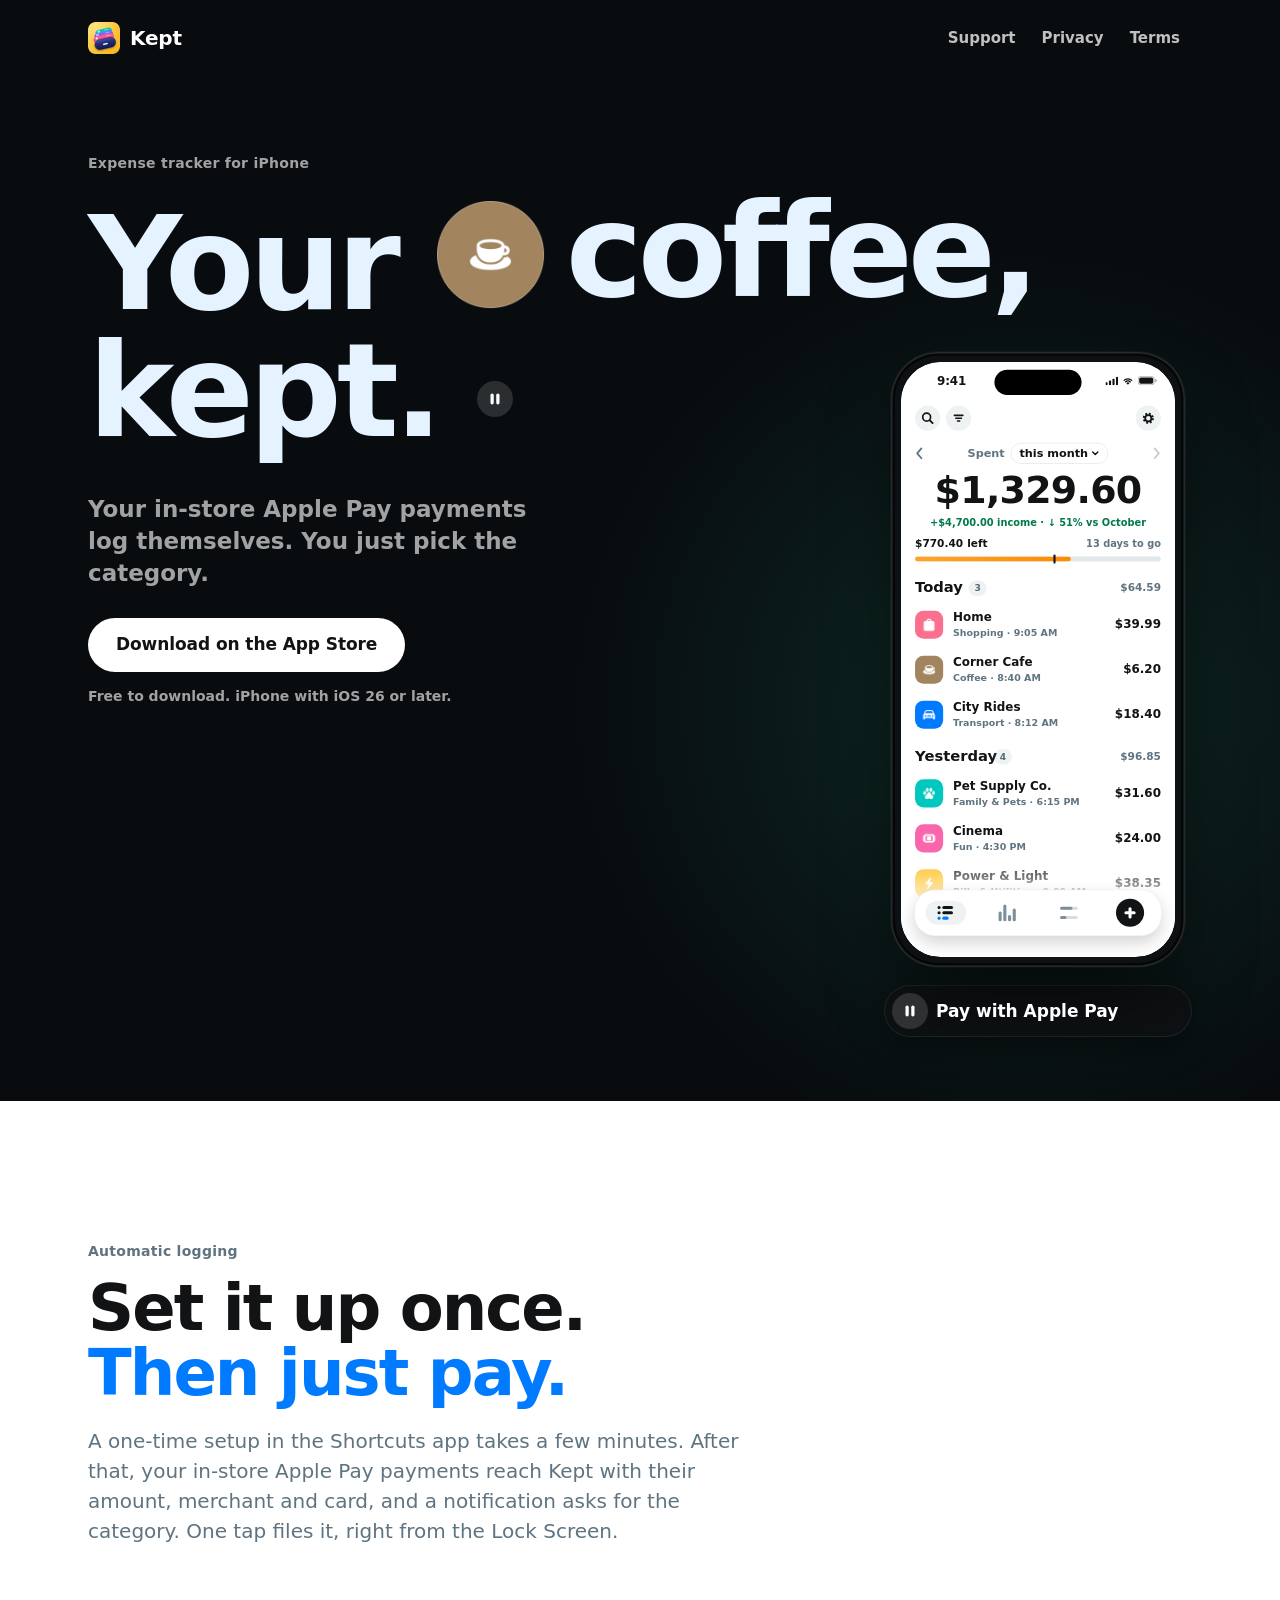
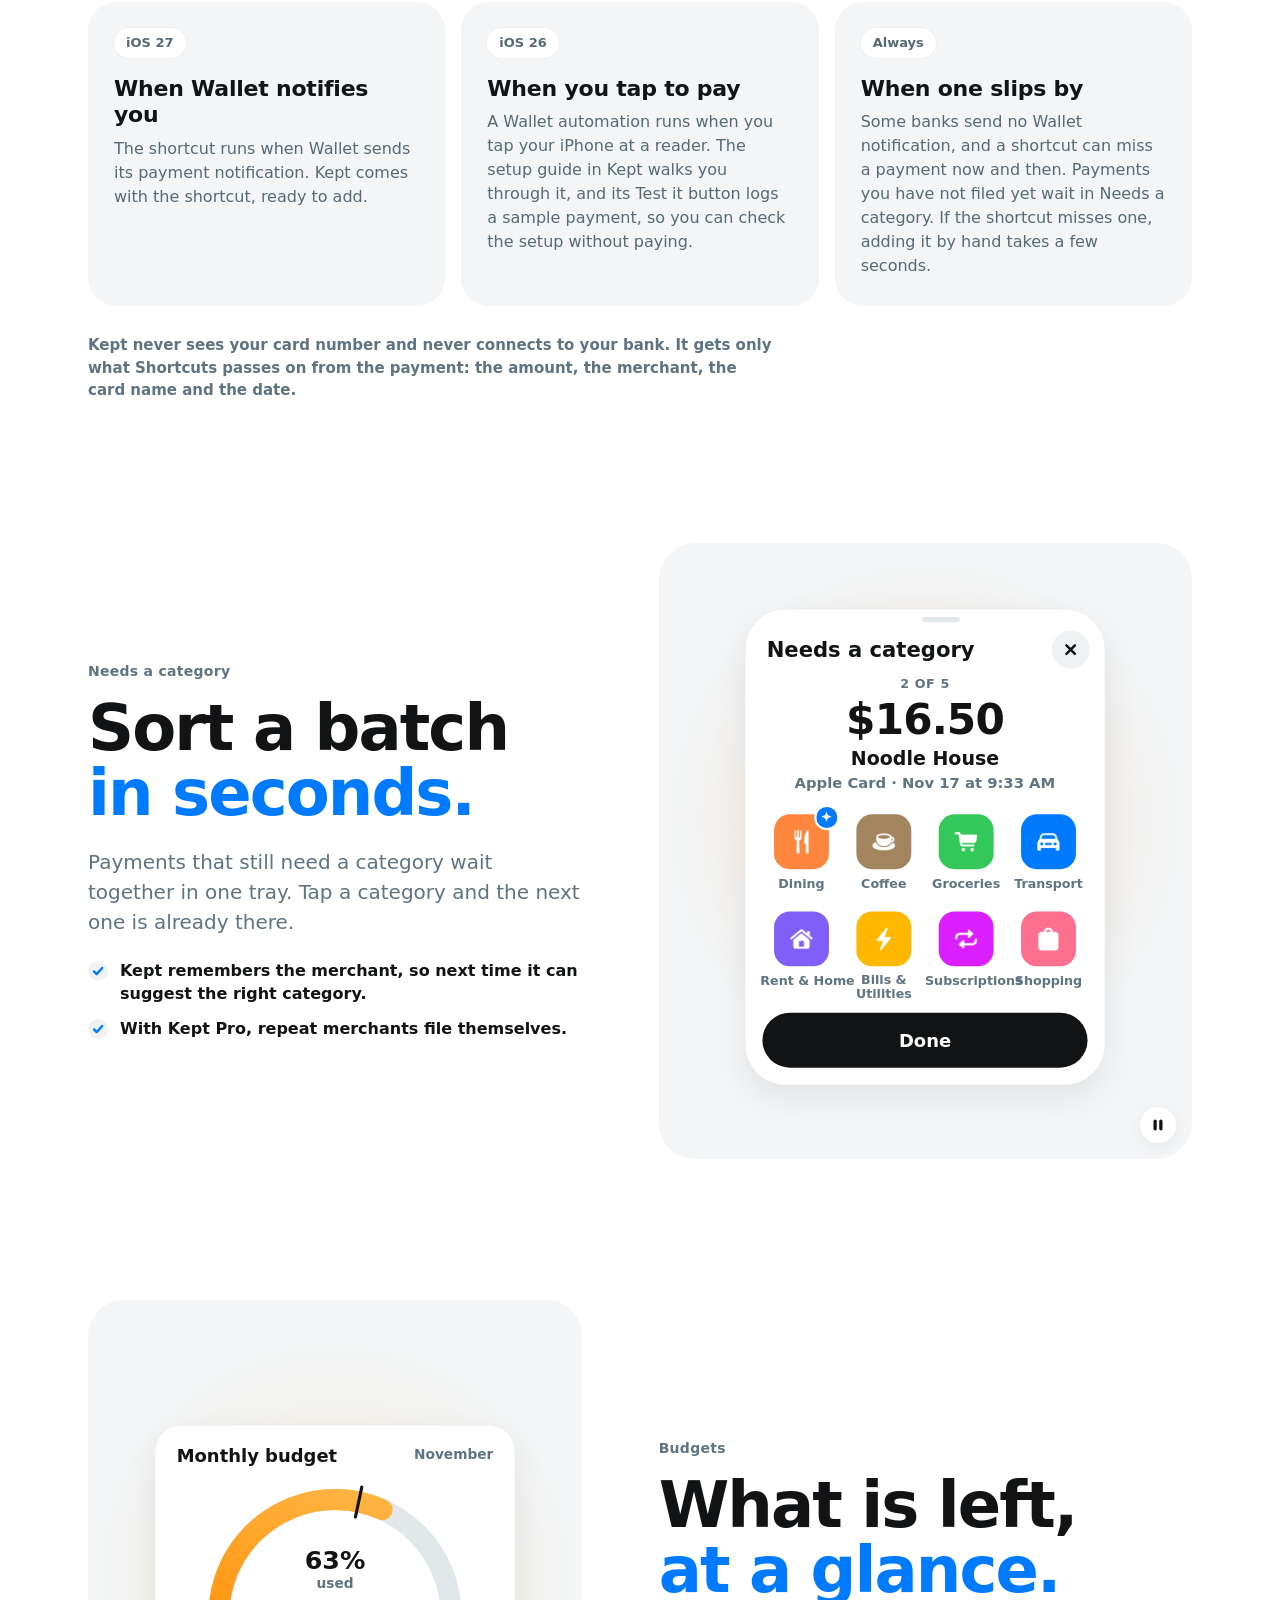
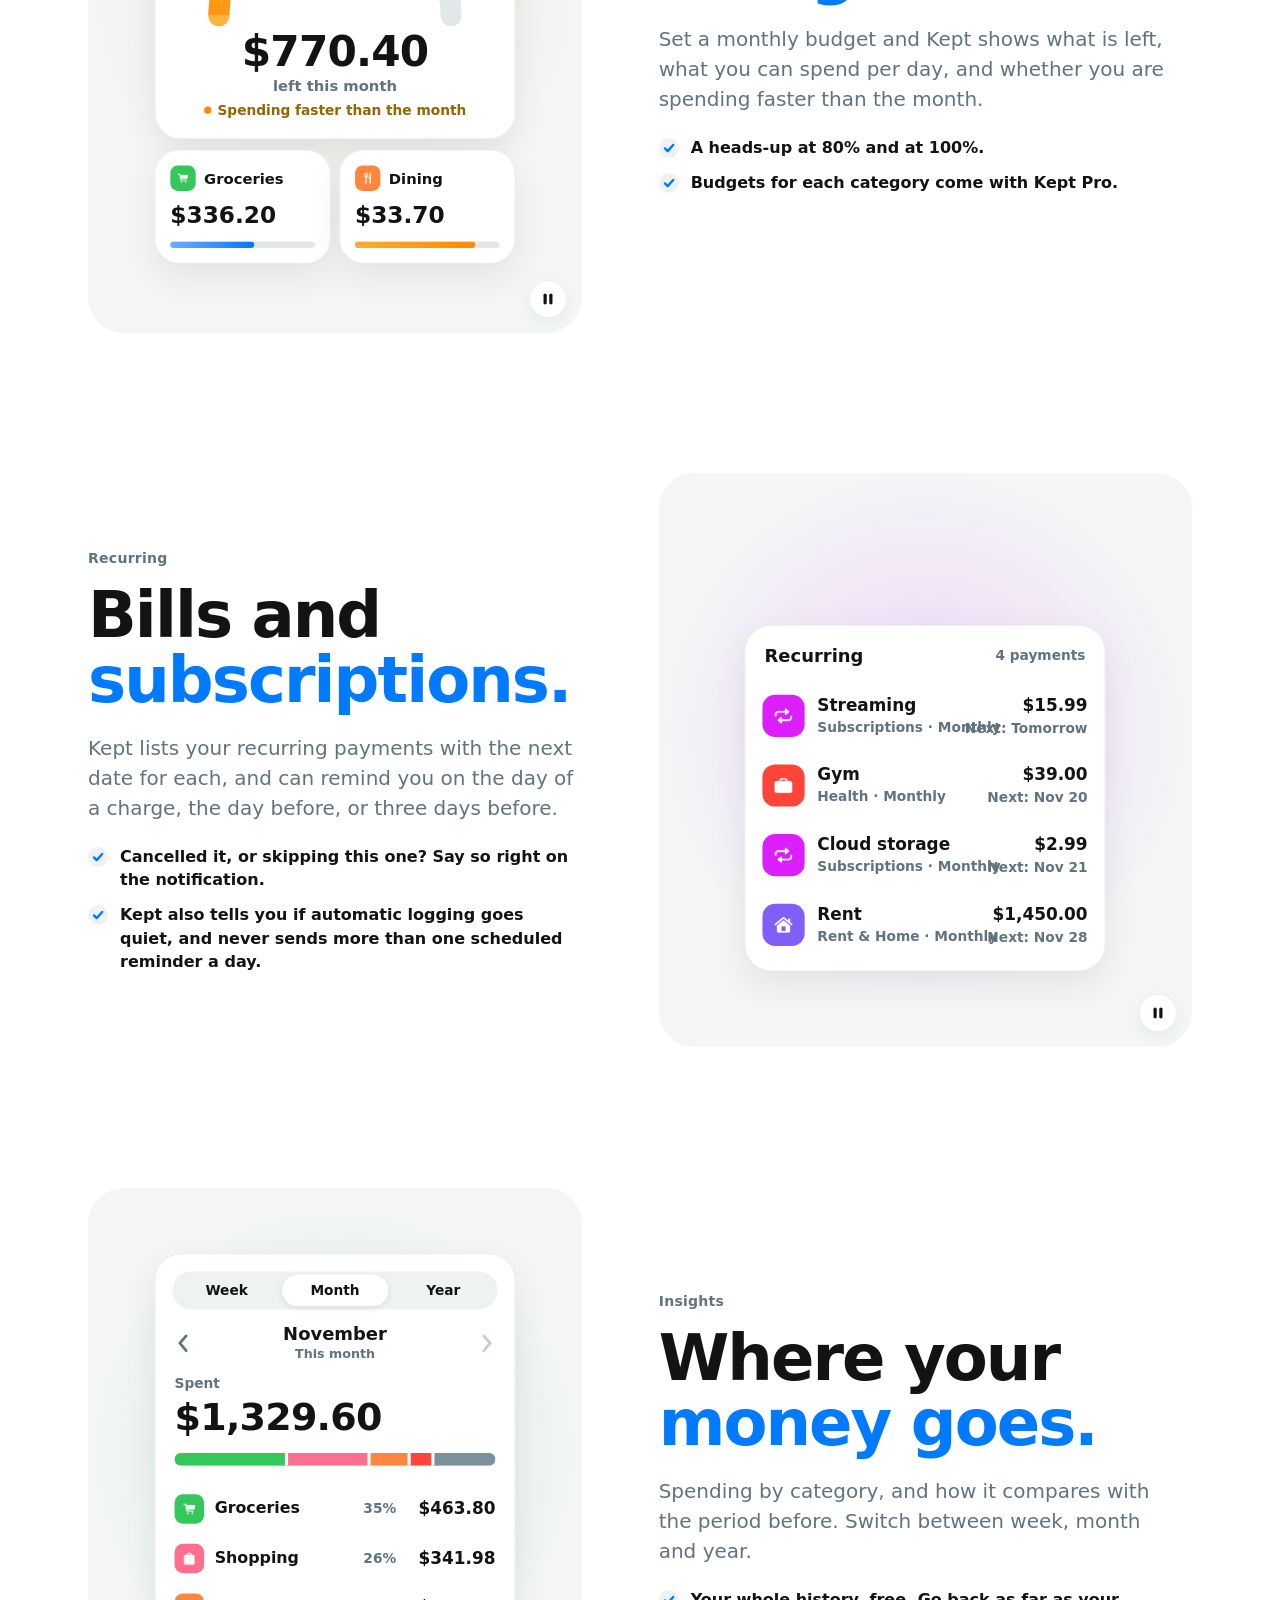
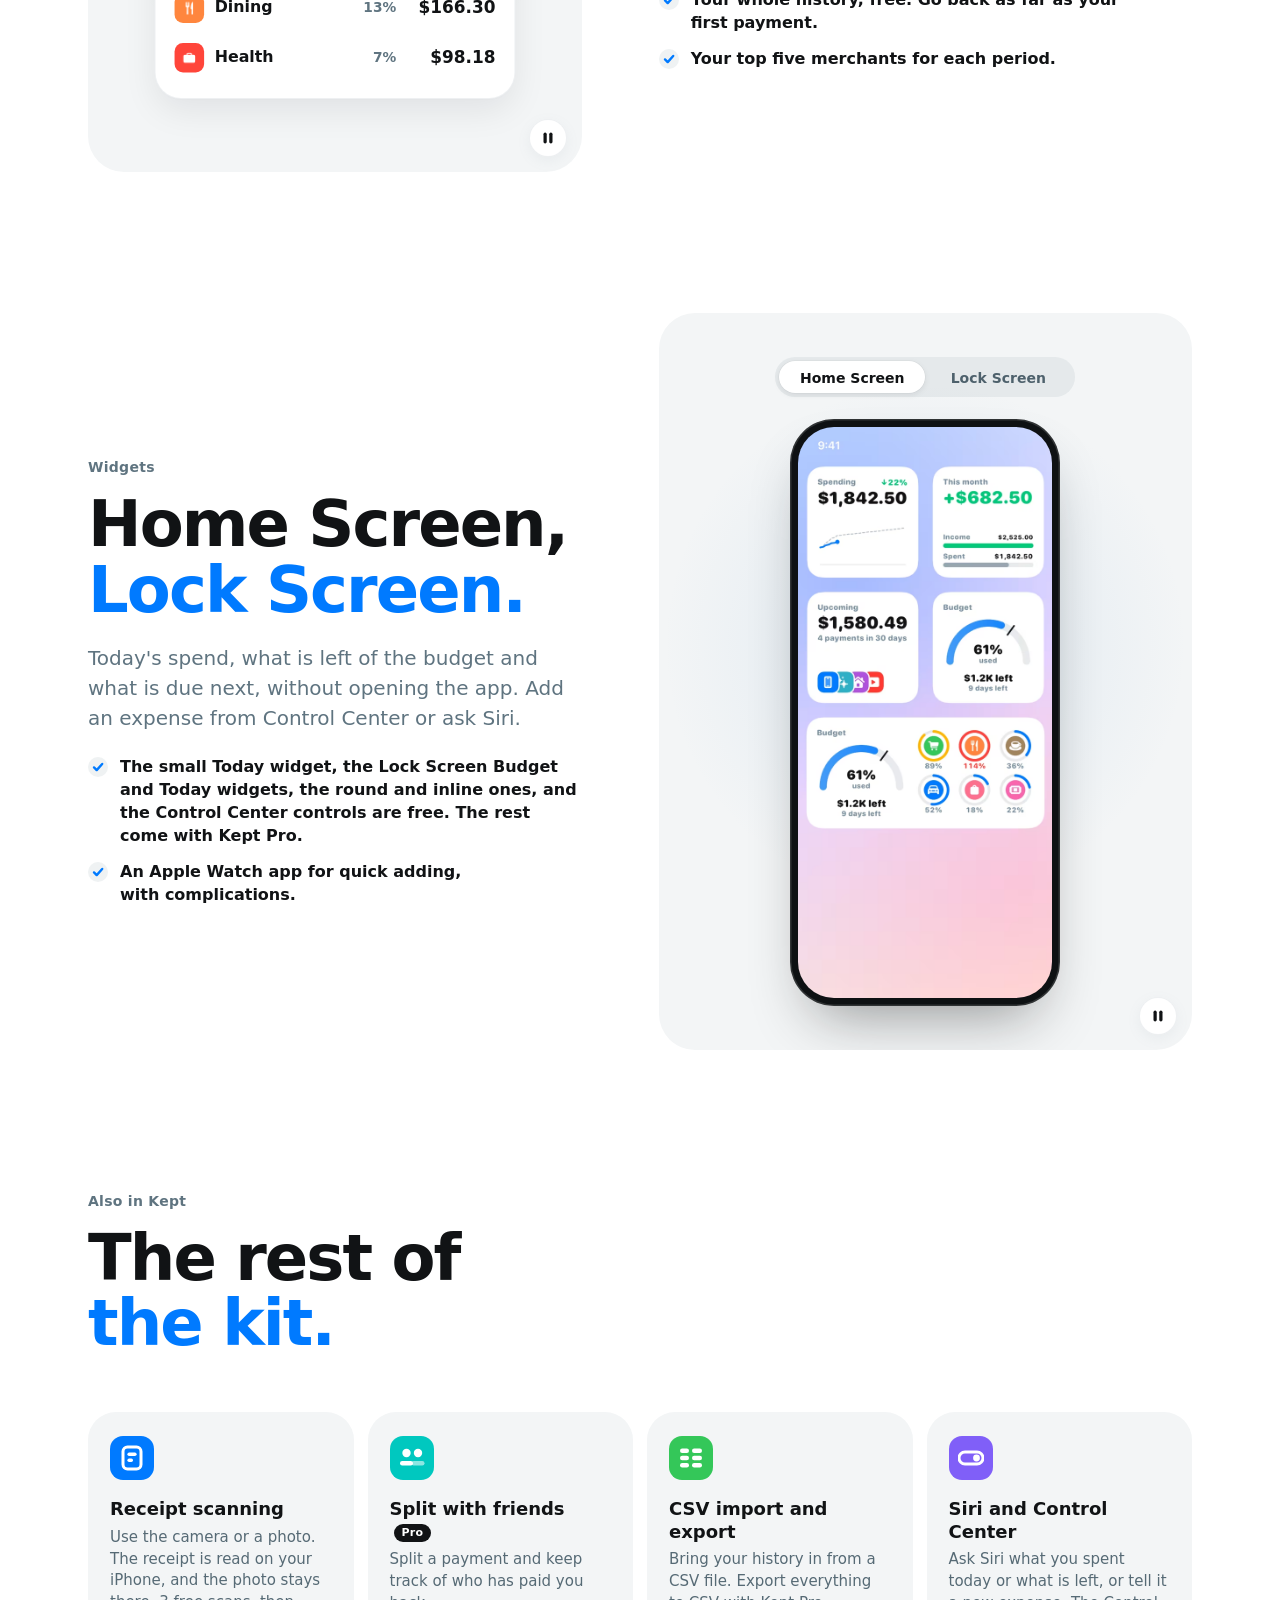
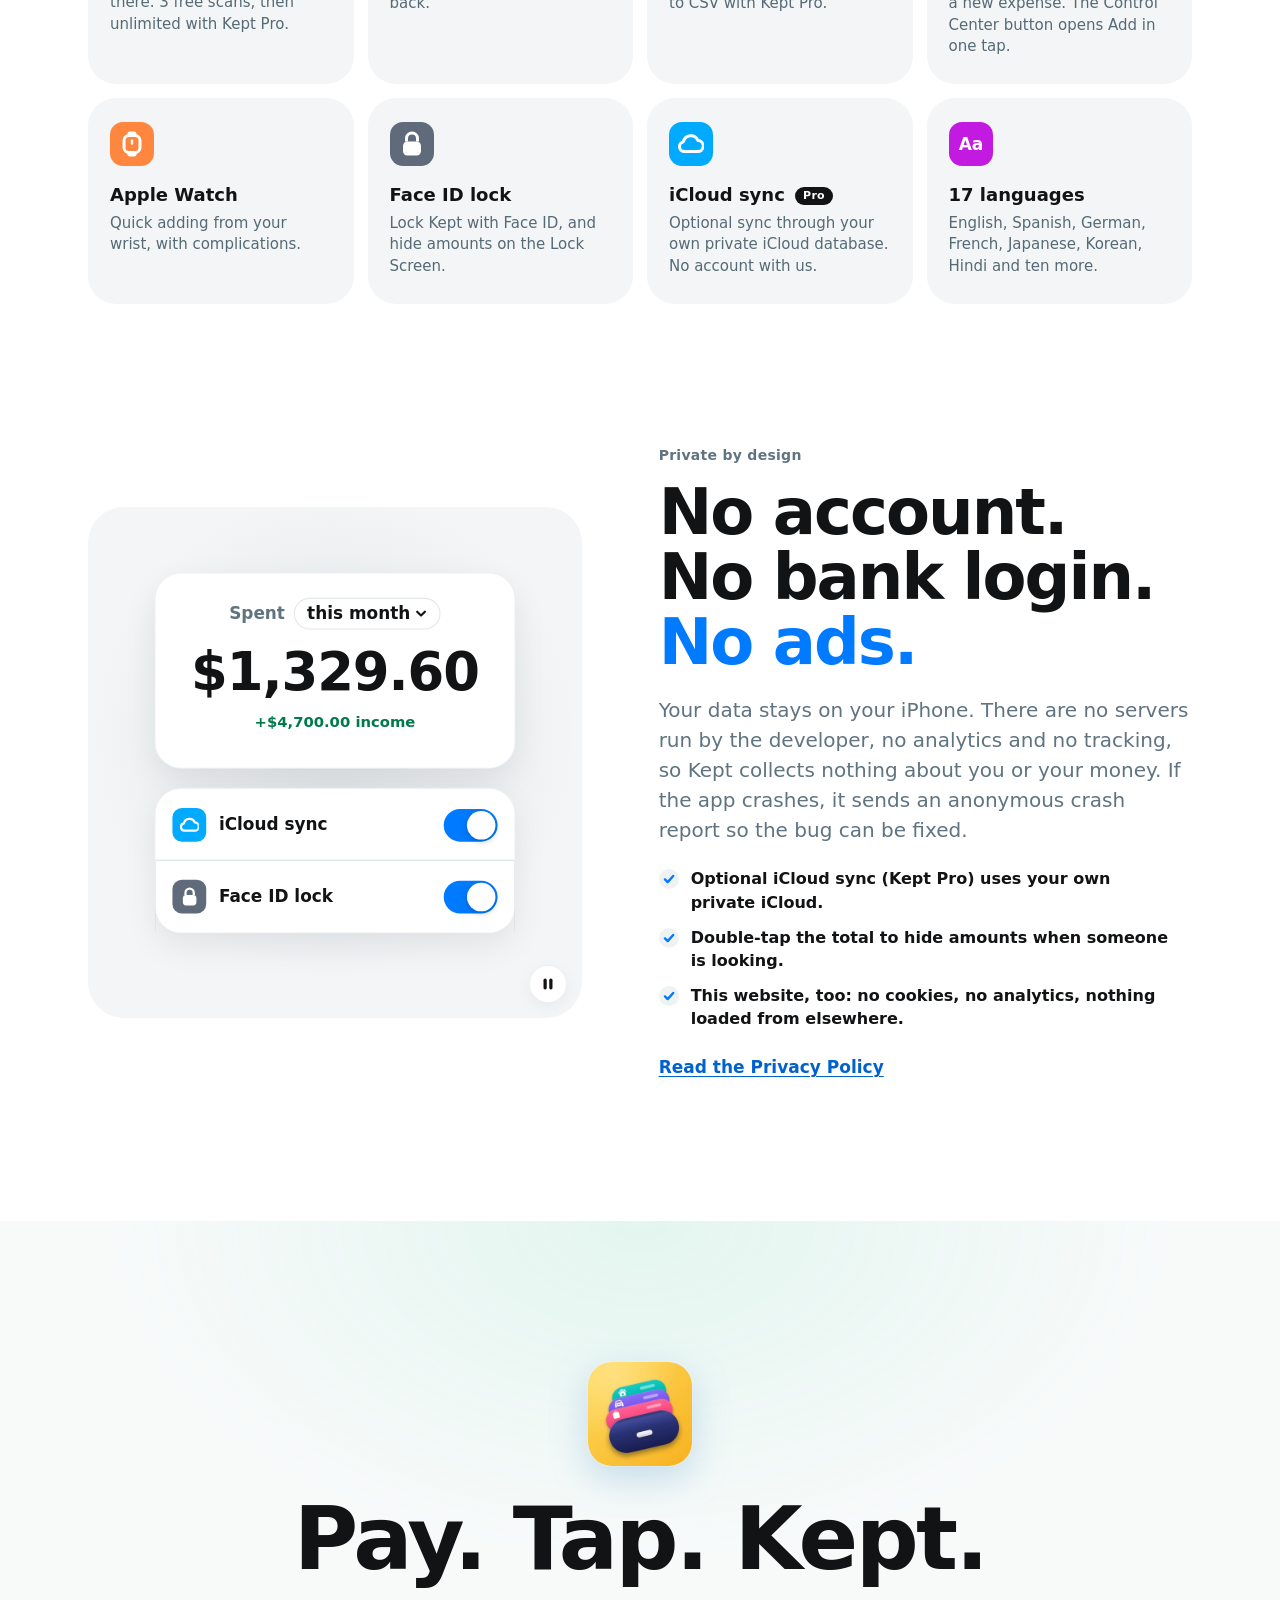
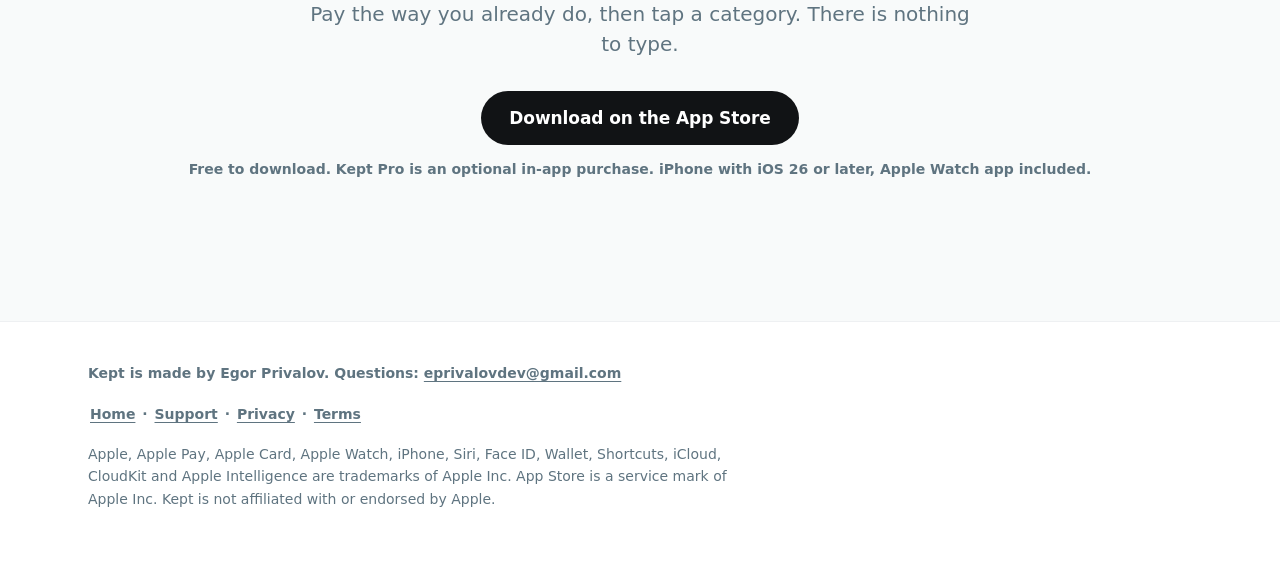
==== commit 38761e85: "Privacy: crash reports through Firebase Crashlytics (what is sent, what is not); effective November " ====
--- a/index.html
+++ b/index.html
@@ -485,7 +485,7 @@
     <div class="feat-copy rv">
       <p class="eyebrow">Private by design</p>
       <h2 id="f-priv" class="h2">No account.<br>No bank login.<br><span class="acc">No ads.</span></h2>
-      <p class="lede">Your data stays on your iPhone. There are no servers run by the developer, no analytics and no third-party SDKs, so Kept collects no data about you.</p>
+      <p class="lede">Your data stays on your iPhone. There are no servers run by the developer, no analytics and no tracking, so Kept collects nothing about you or your money. If the app crashes, it sends an anonymous crash report so the bug can be fixed.</p>
       <ul class="ticks">
         <li>Optional iCloud sync (Kept Pro) uses your own private iCloud.</li>
         <li>Double-tap the total to hide amounts when someone is looking.</li>
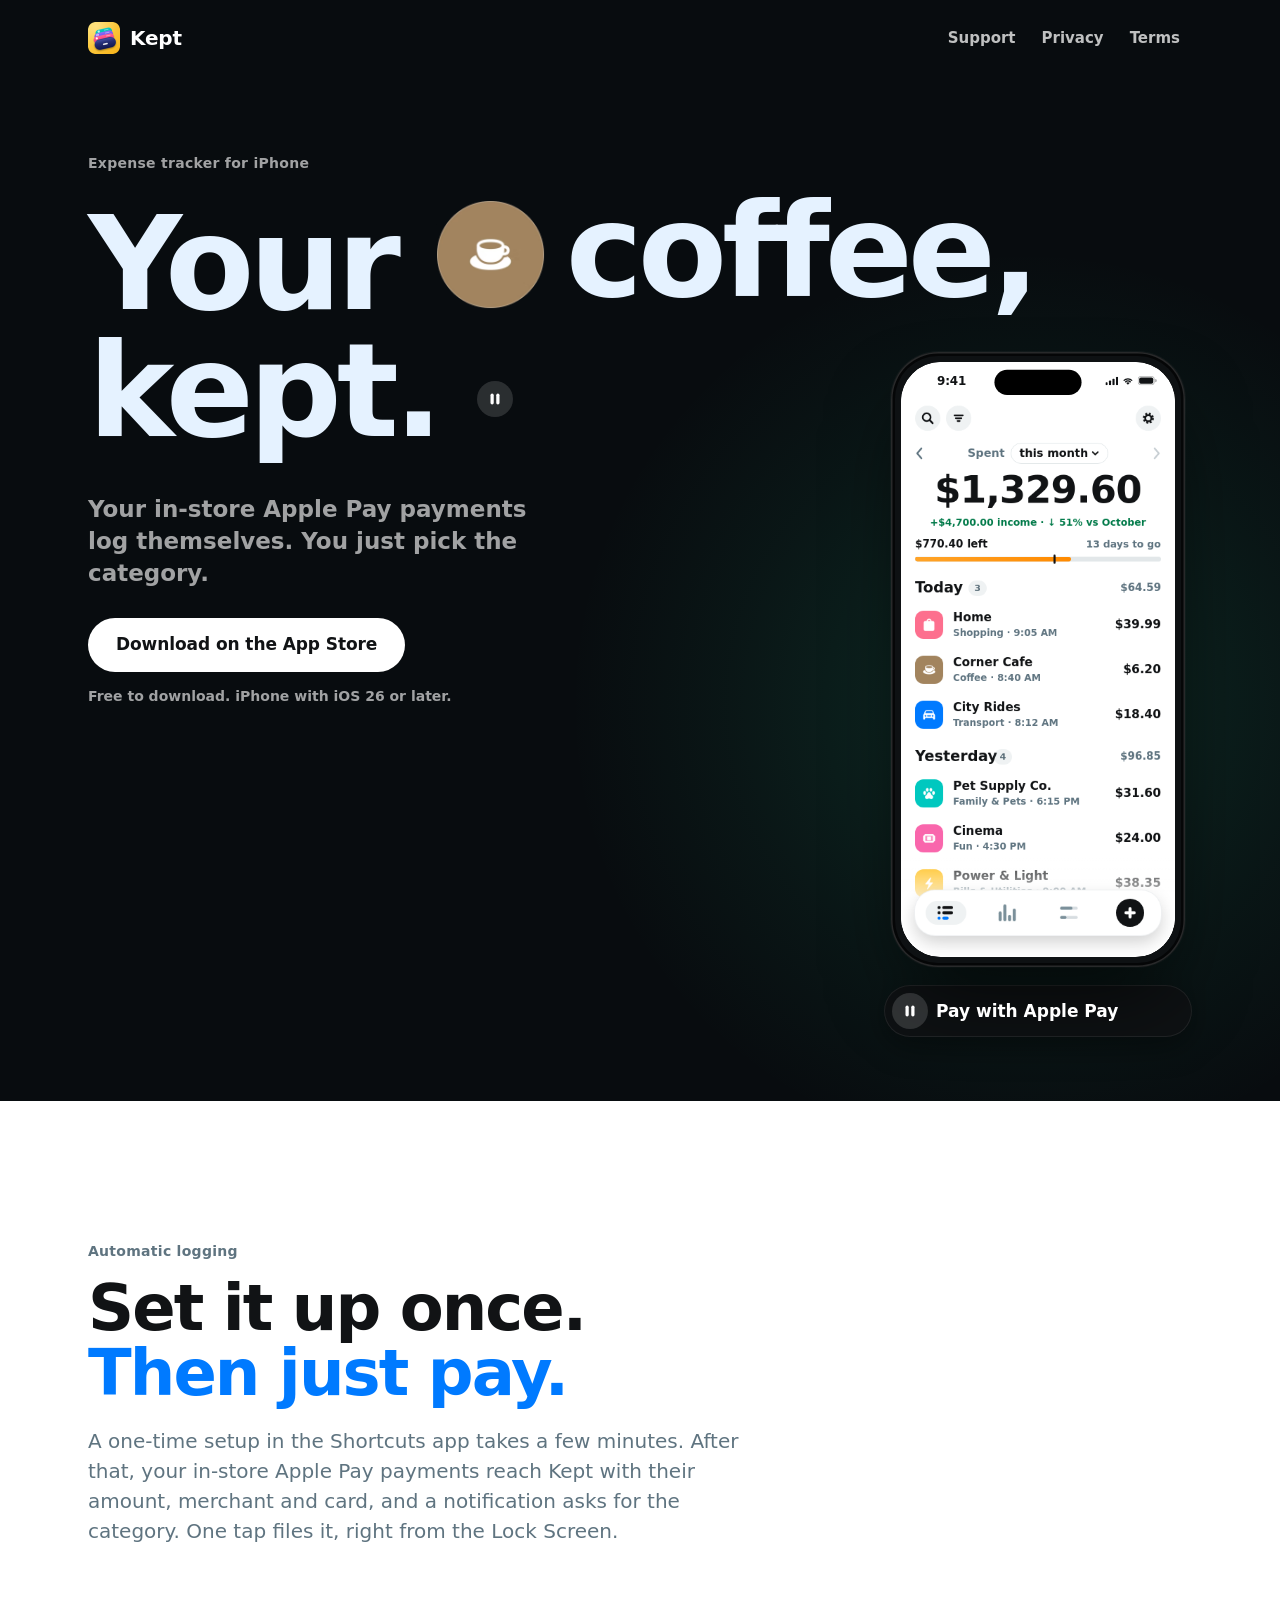
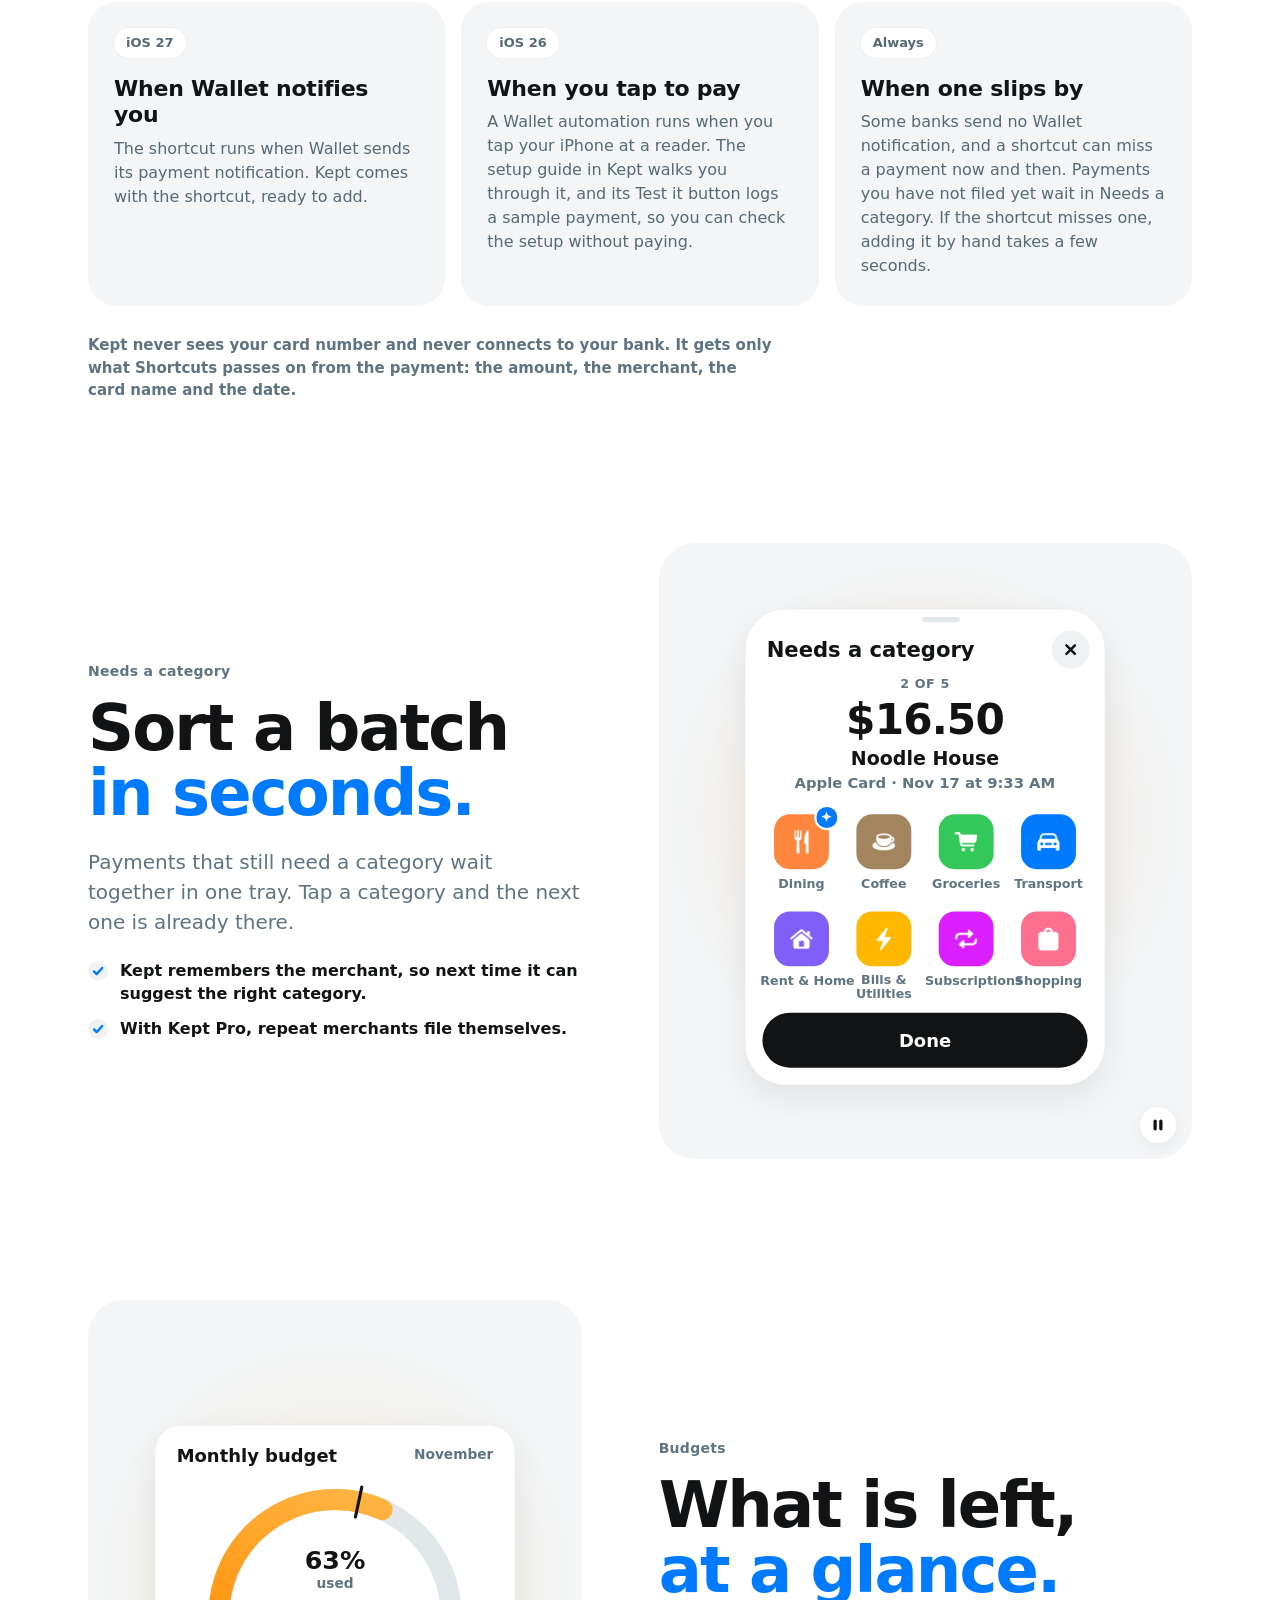
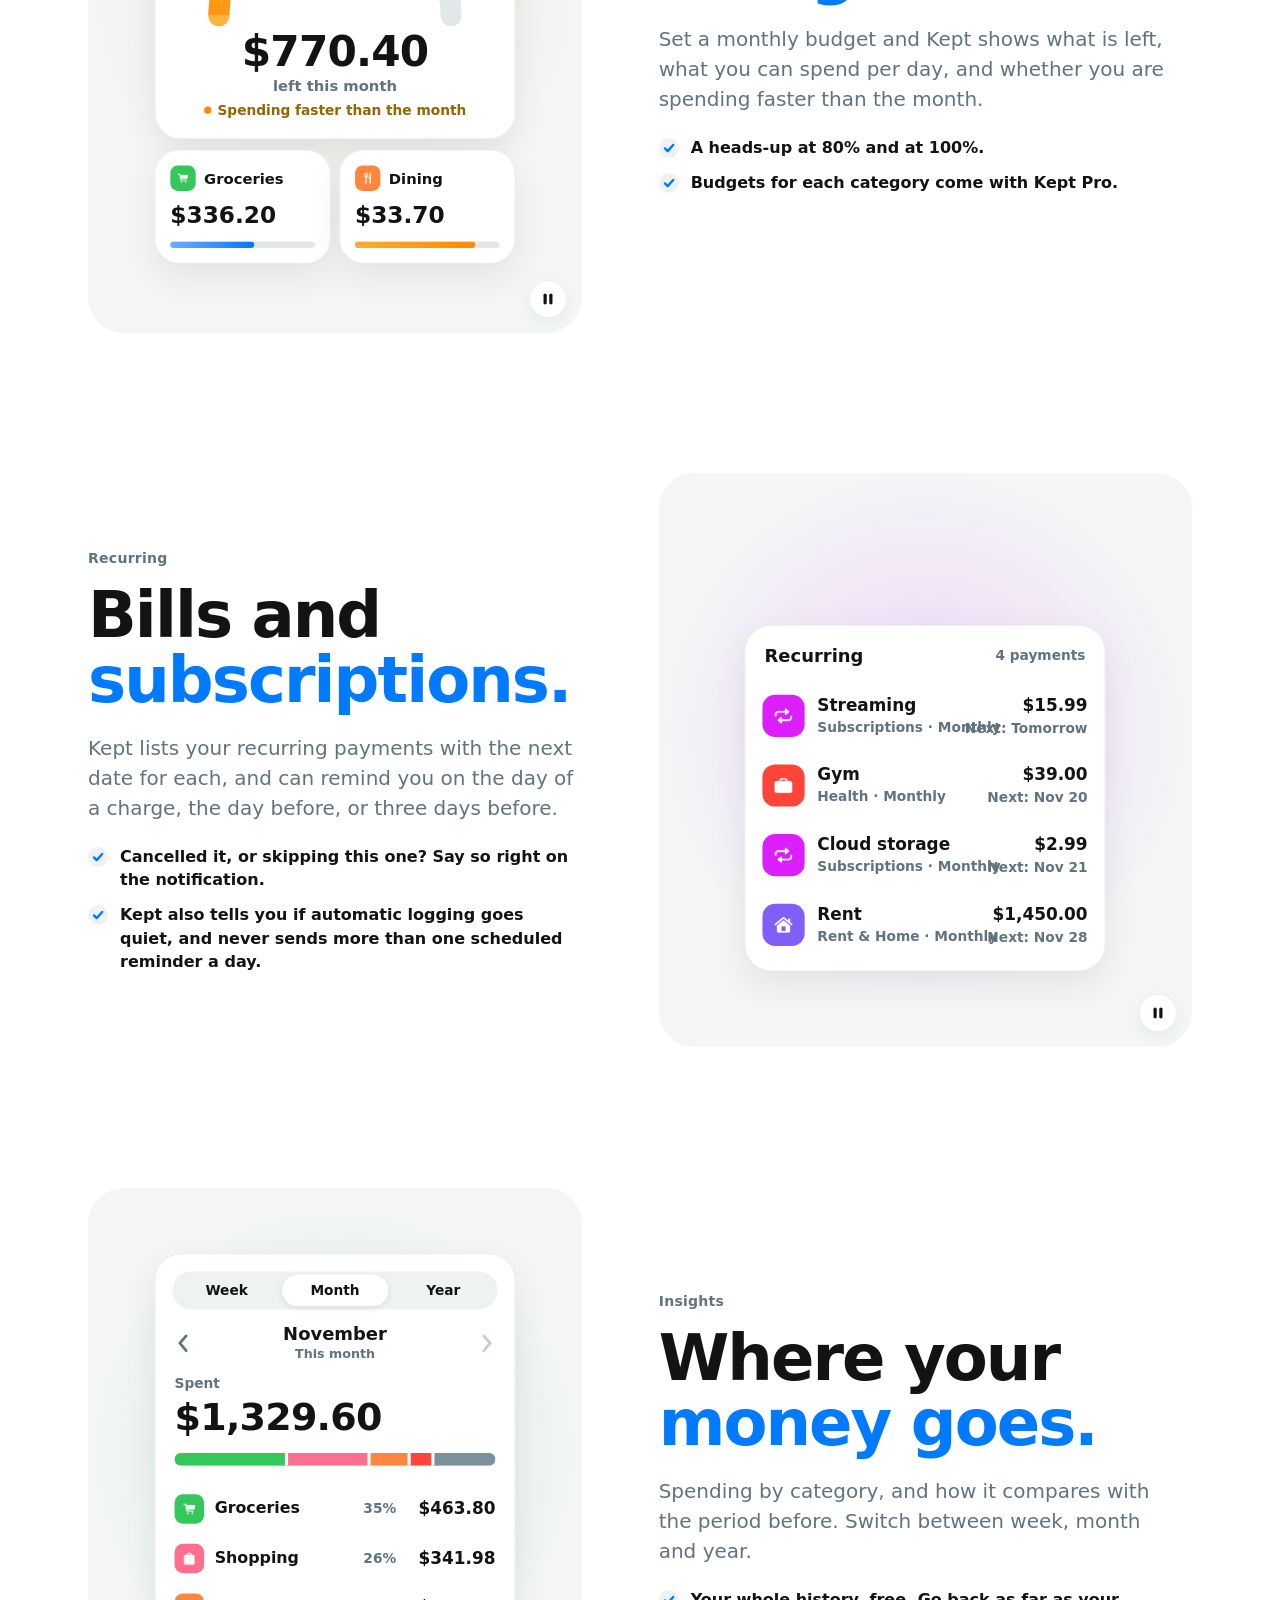
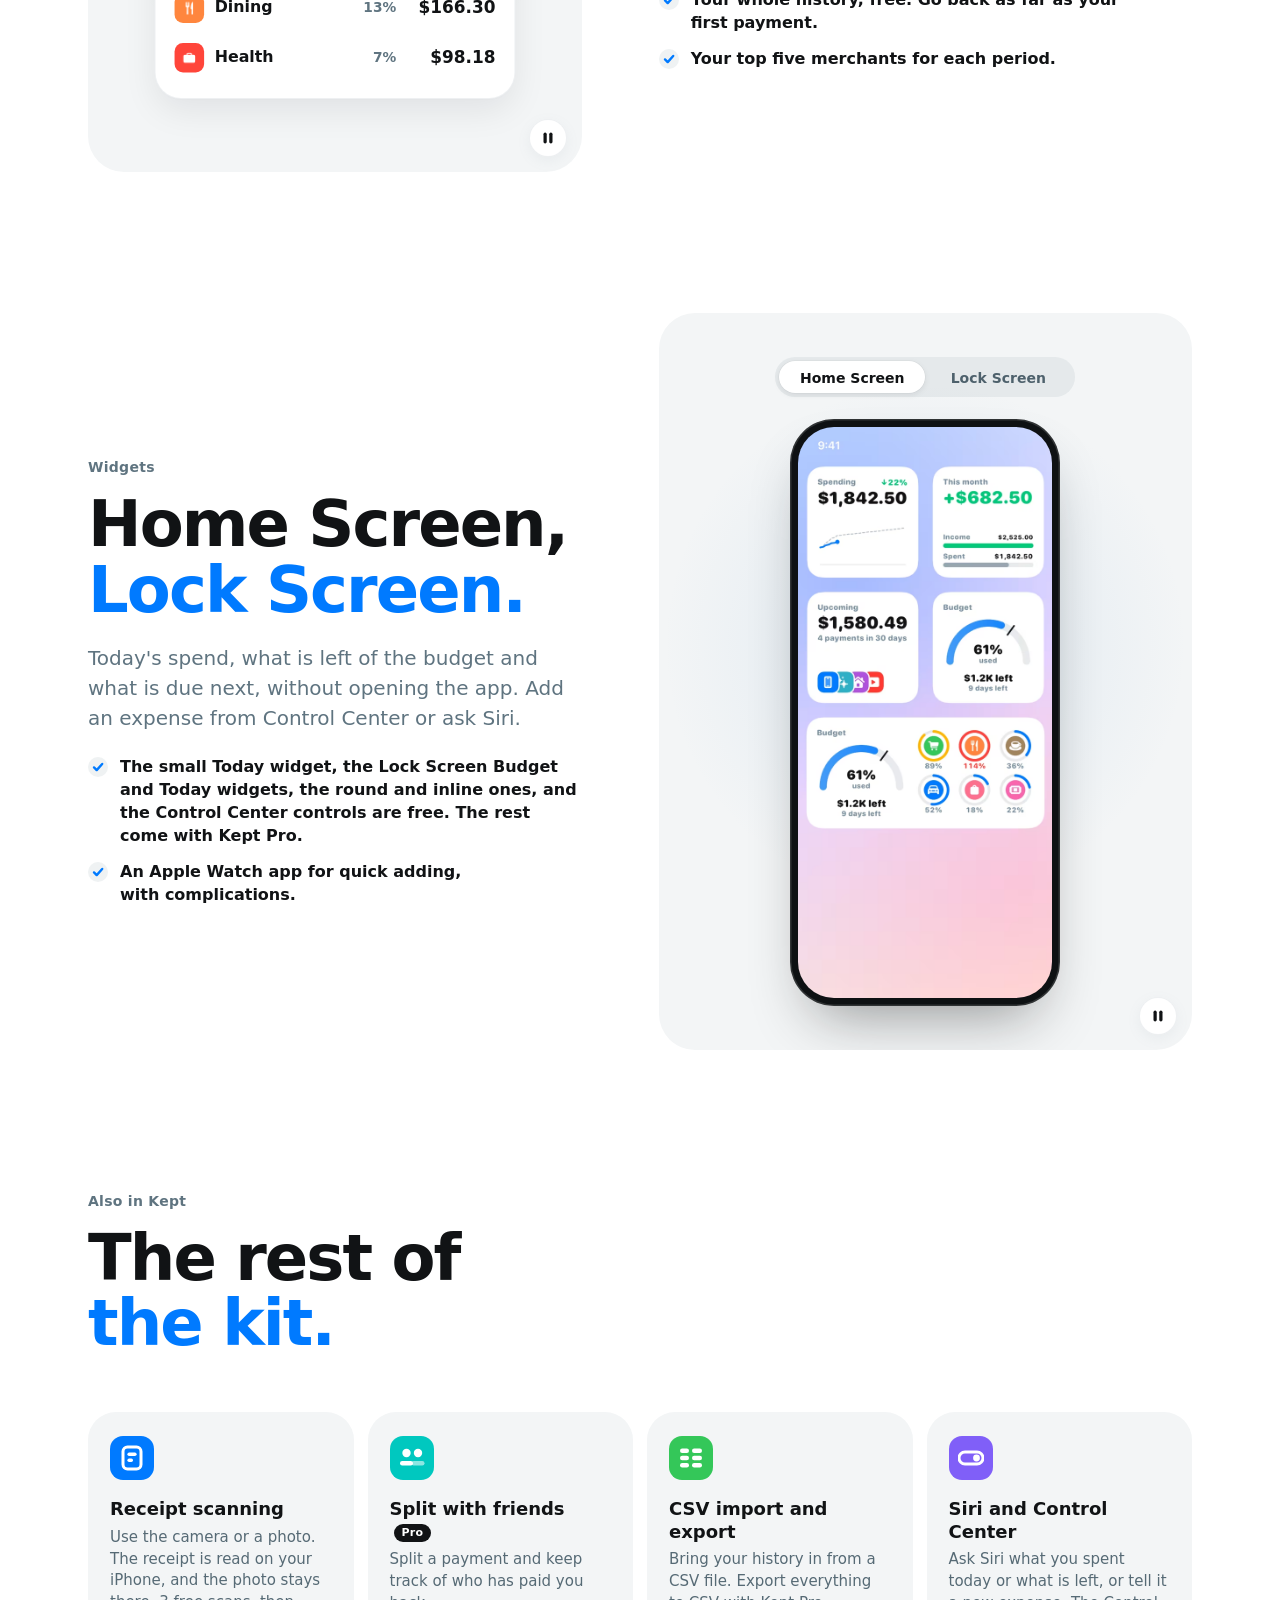
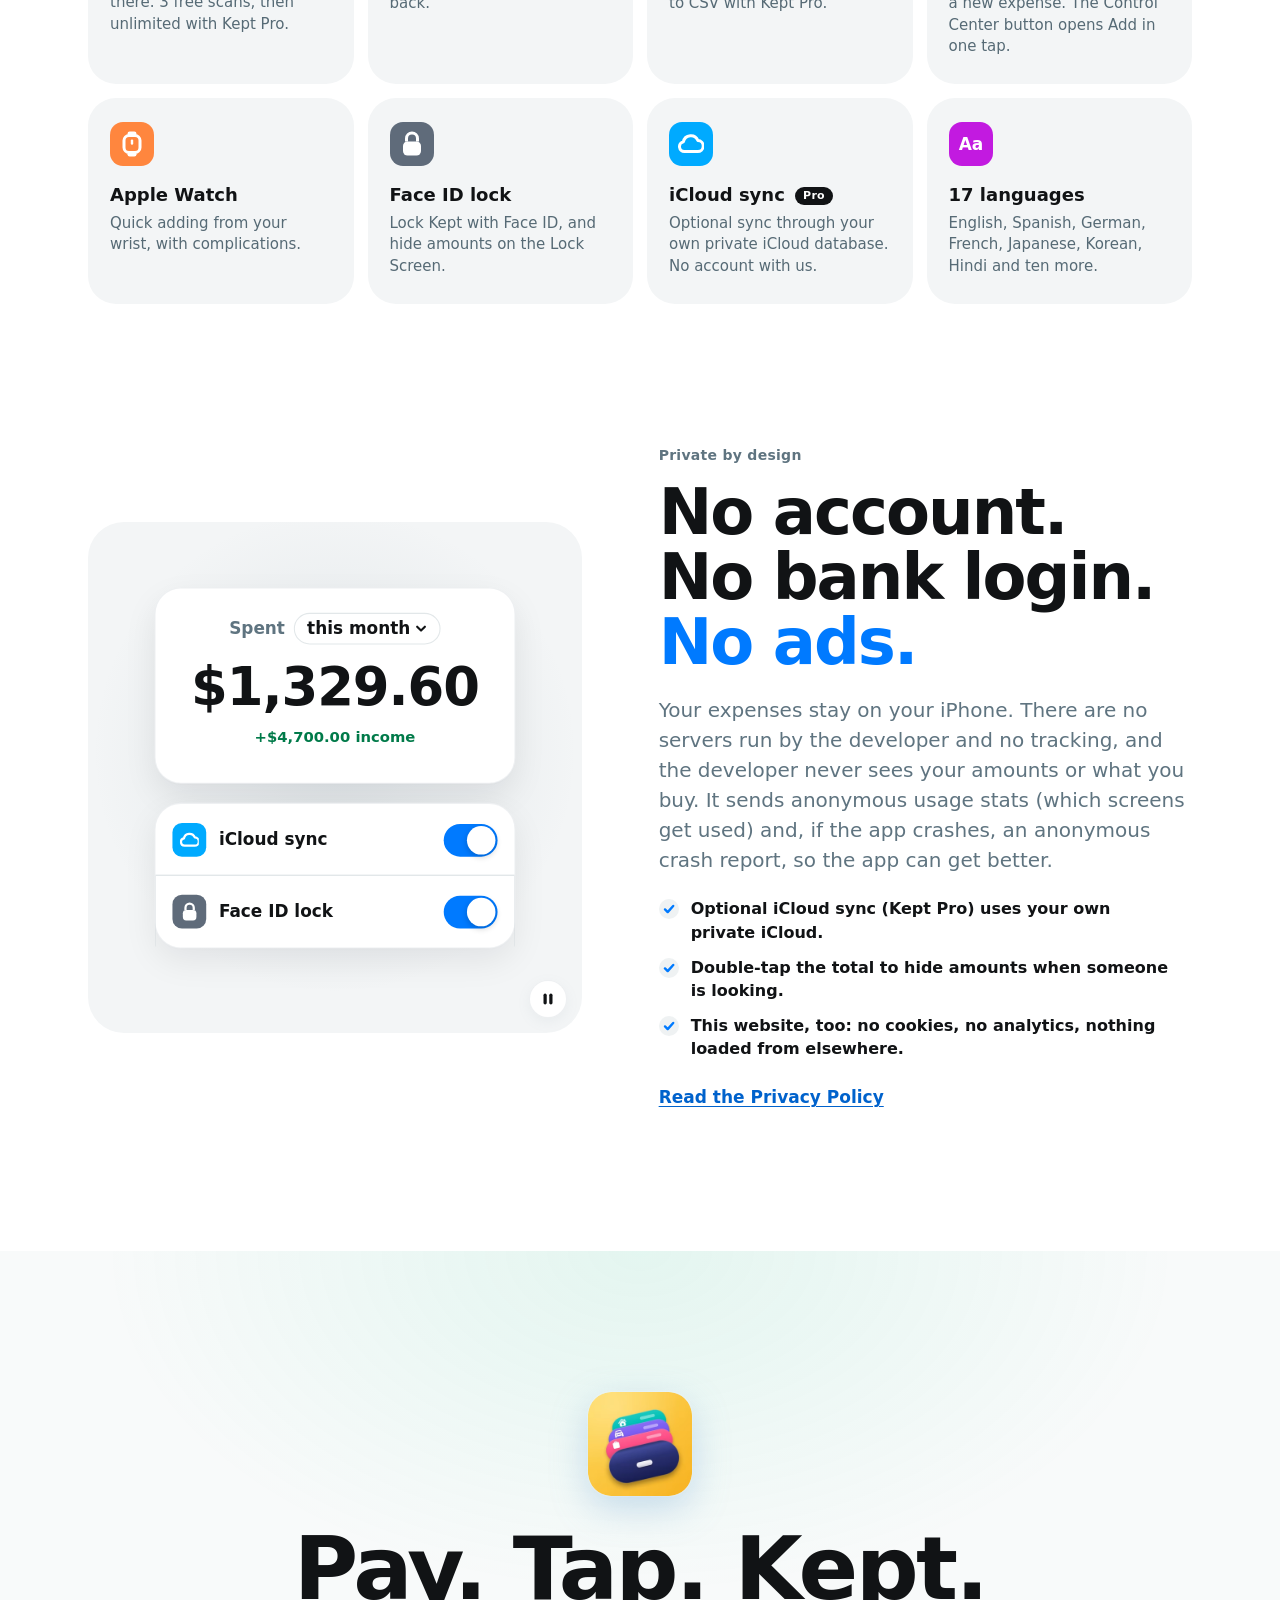
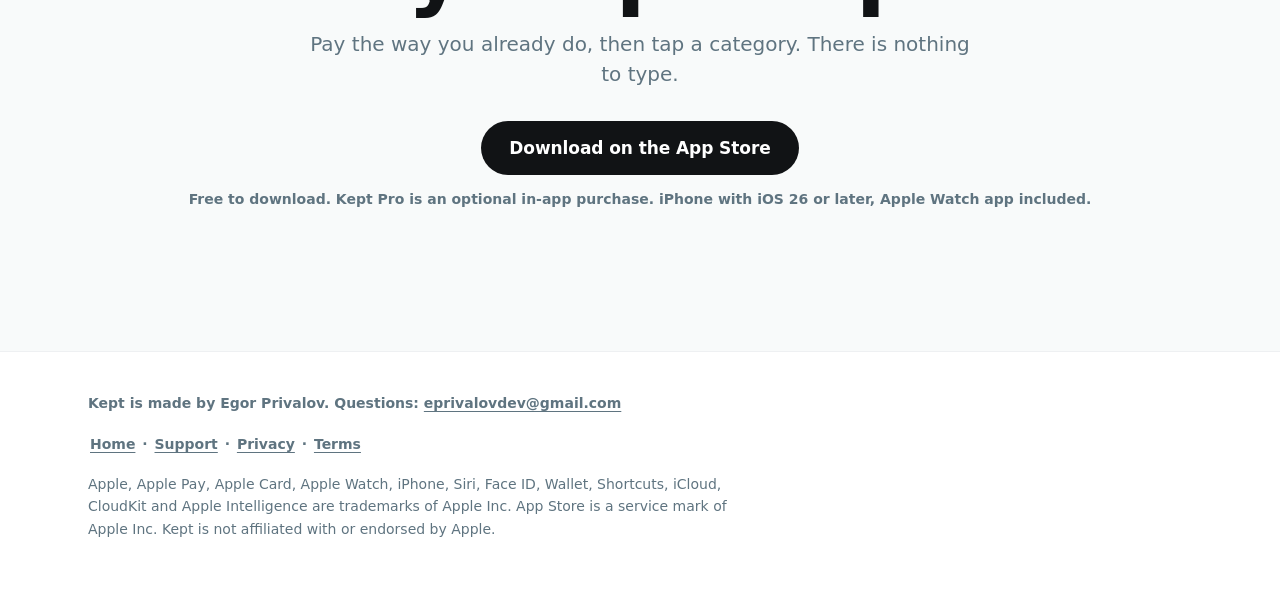
==== commit 10feb2e2: "Privacy: anonymous usage statistics through Firebase Analytics (what is sent, what never is); landin" ====
--- a/index.html
+++ b/index.html
@@ -485,7 +485,7 @@
     <div class="feat-copy rv">
       <p class="eyebrow">Private by design</p>
       <h2 id="f-priv" class="h2">No account.<br>No bank login.<br><span class="acc">No ads.</span></h2>
-      <p class="lede">Your data stays on your iPhone. There are no servers run by the developer, no analytics and no tracking, so Kept collects nothing about you or your money. If the app crashes, it sends an anonymous crash report so the bug can be fixed.</p>
+      <p class="lede">Your expenses stay on your iPhone. There are no servers run by the developer and no tracking, and the developer never sees your amounts or what you buy. It sends anonymous usage stats (which screens get used) and, if the app crashes, an anonymous crash report, so the app can get better.</p>
       <ul class="ticks">
         <li>Optional iCloud sync (Kept Pro) uses your own private iCloud.</li>
         <li>Double-tap the total to hide amounts when someone is looking.</li>
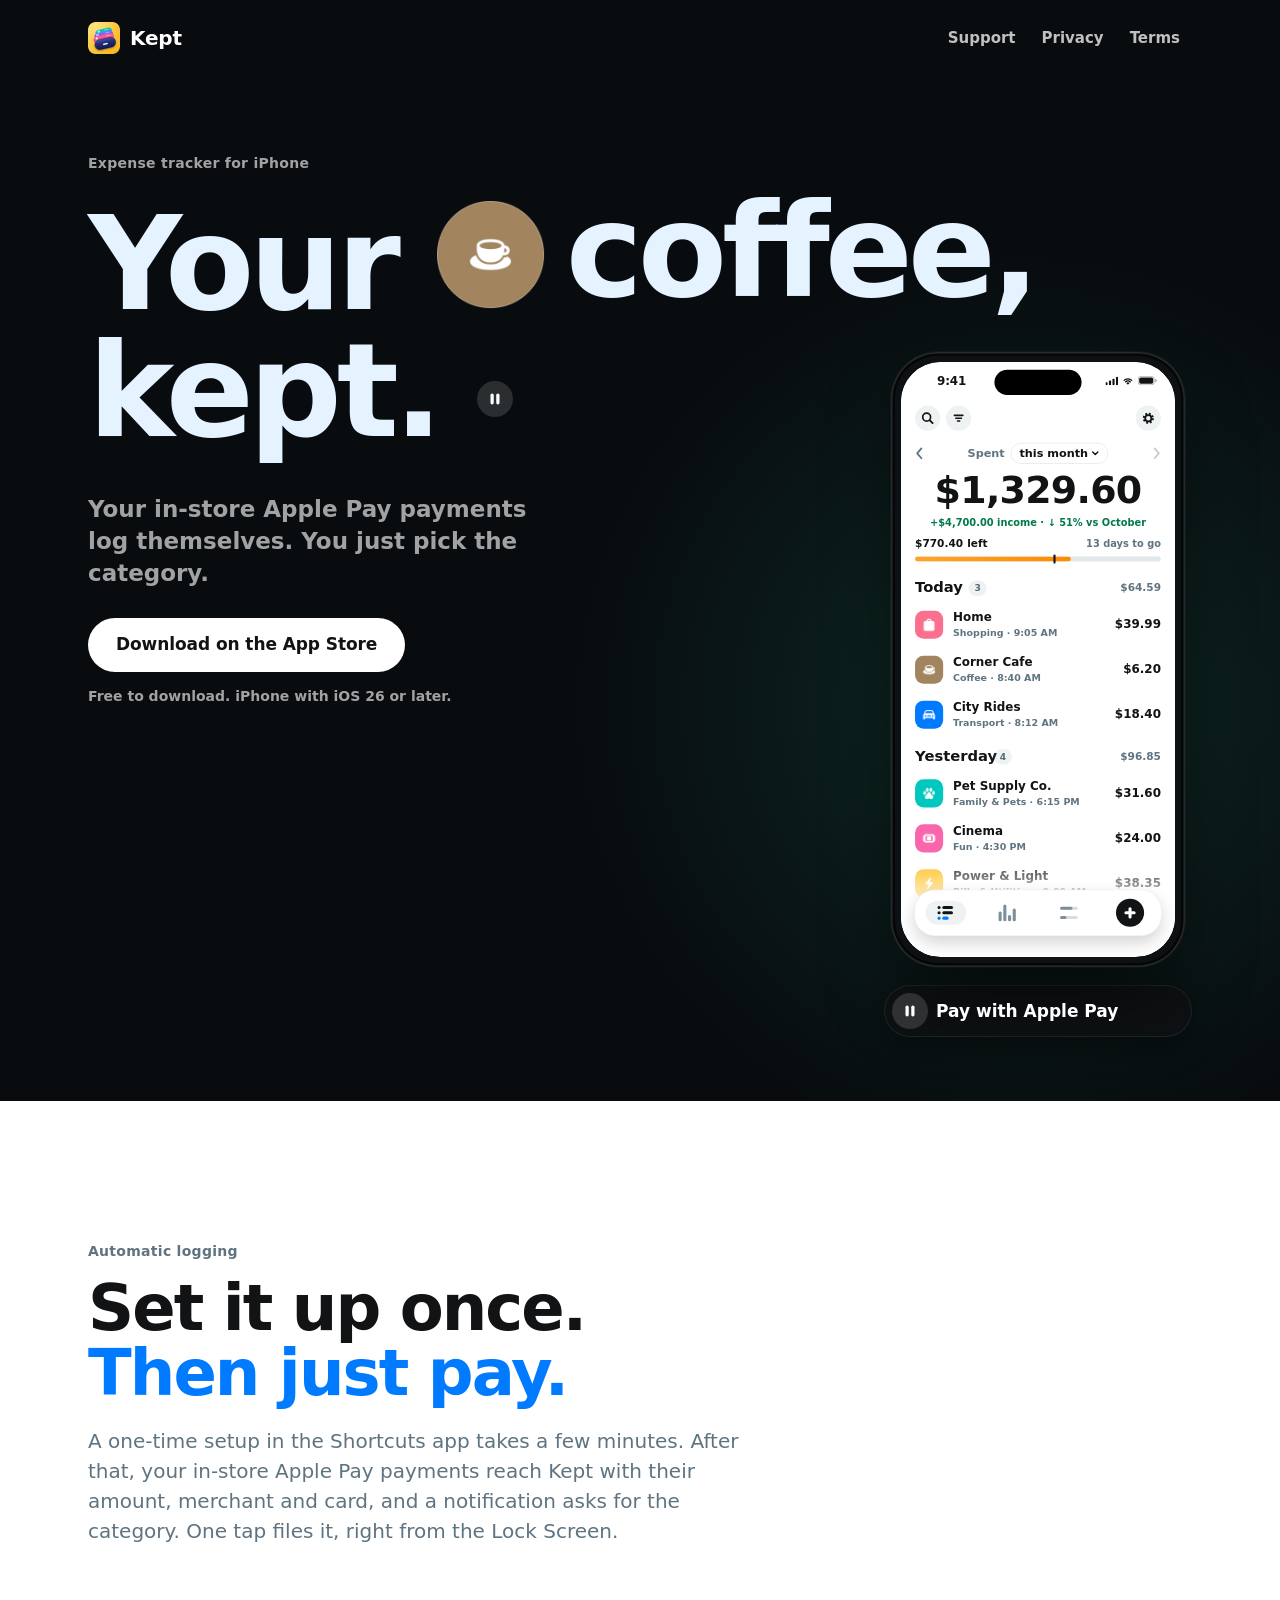
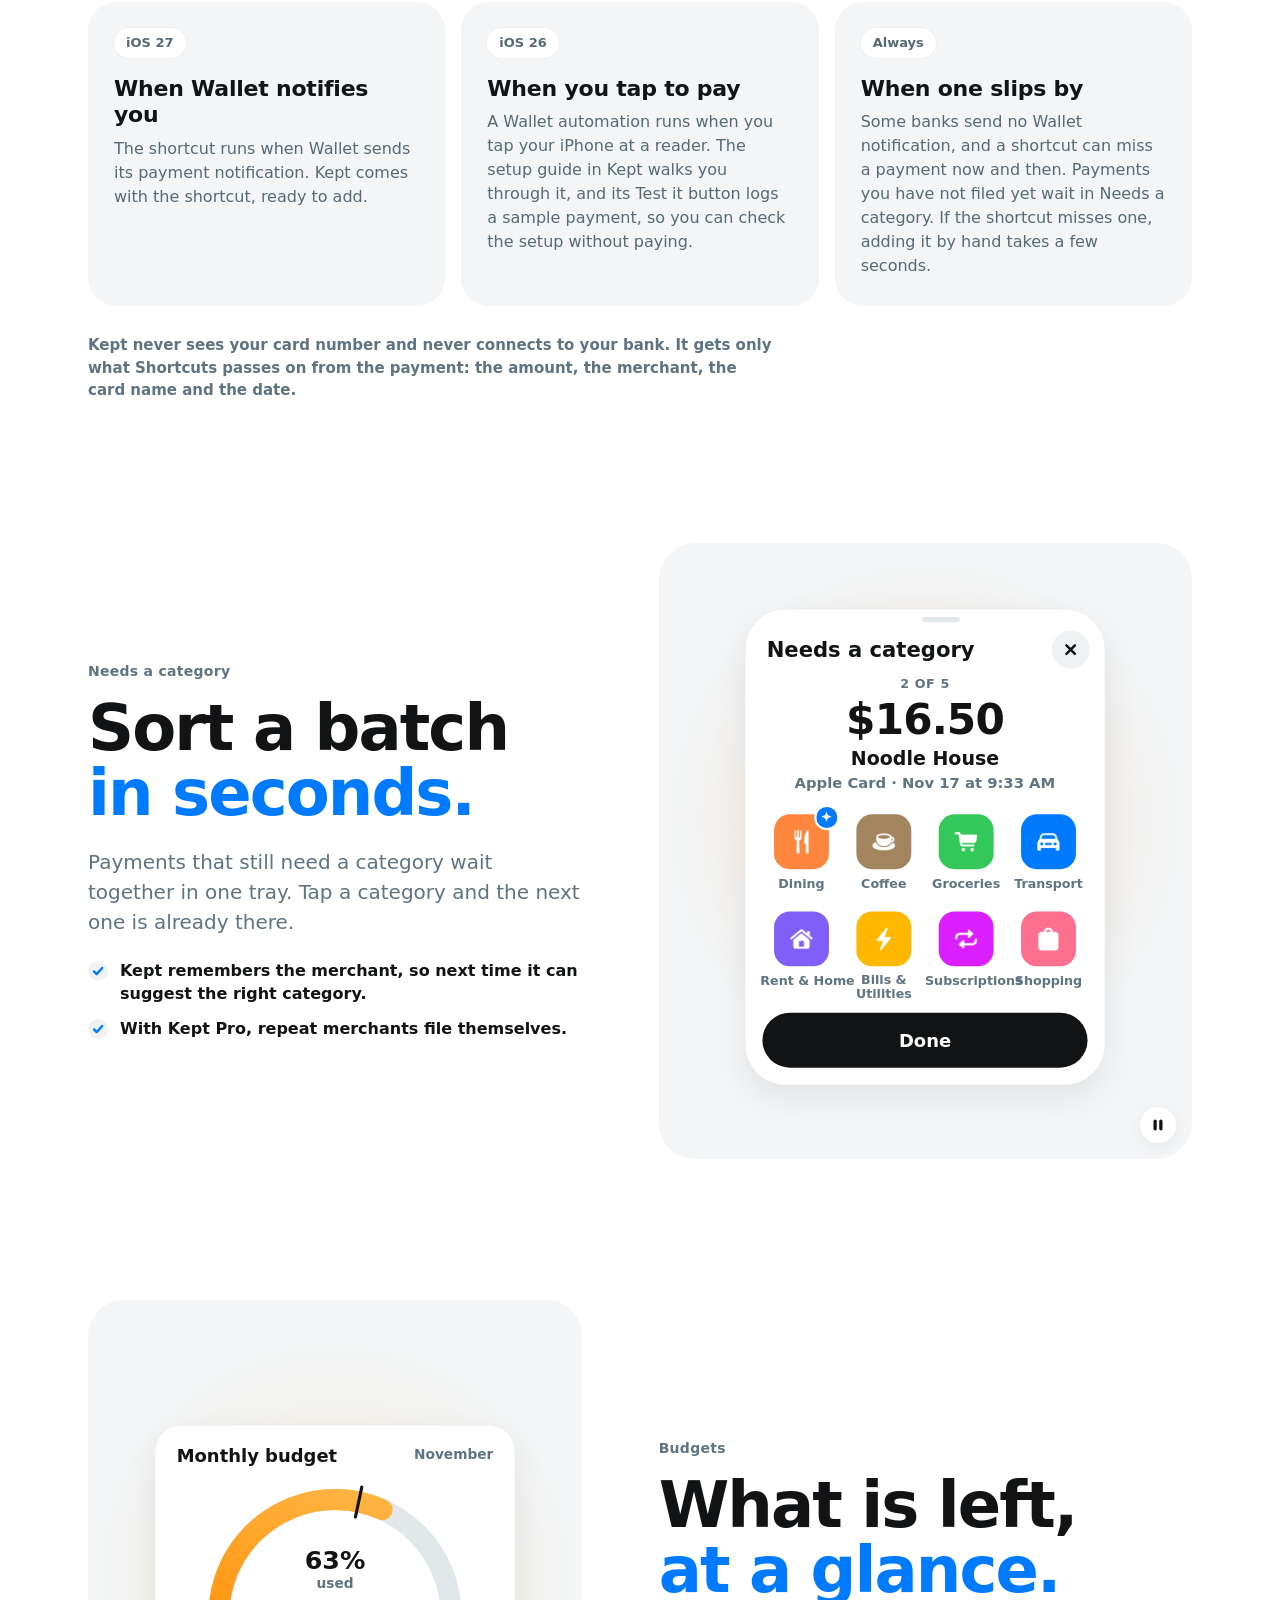
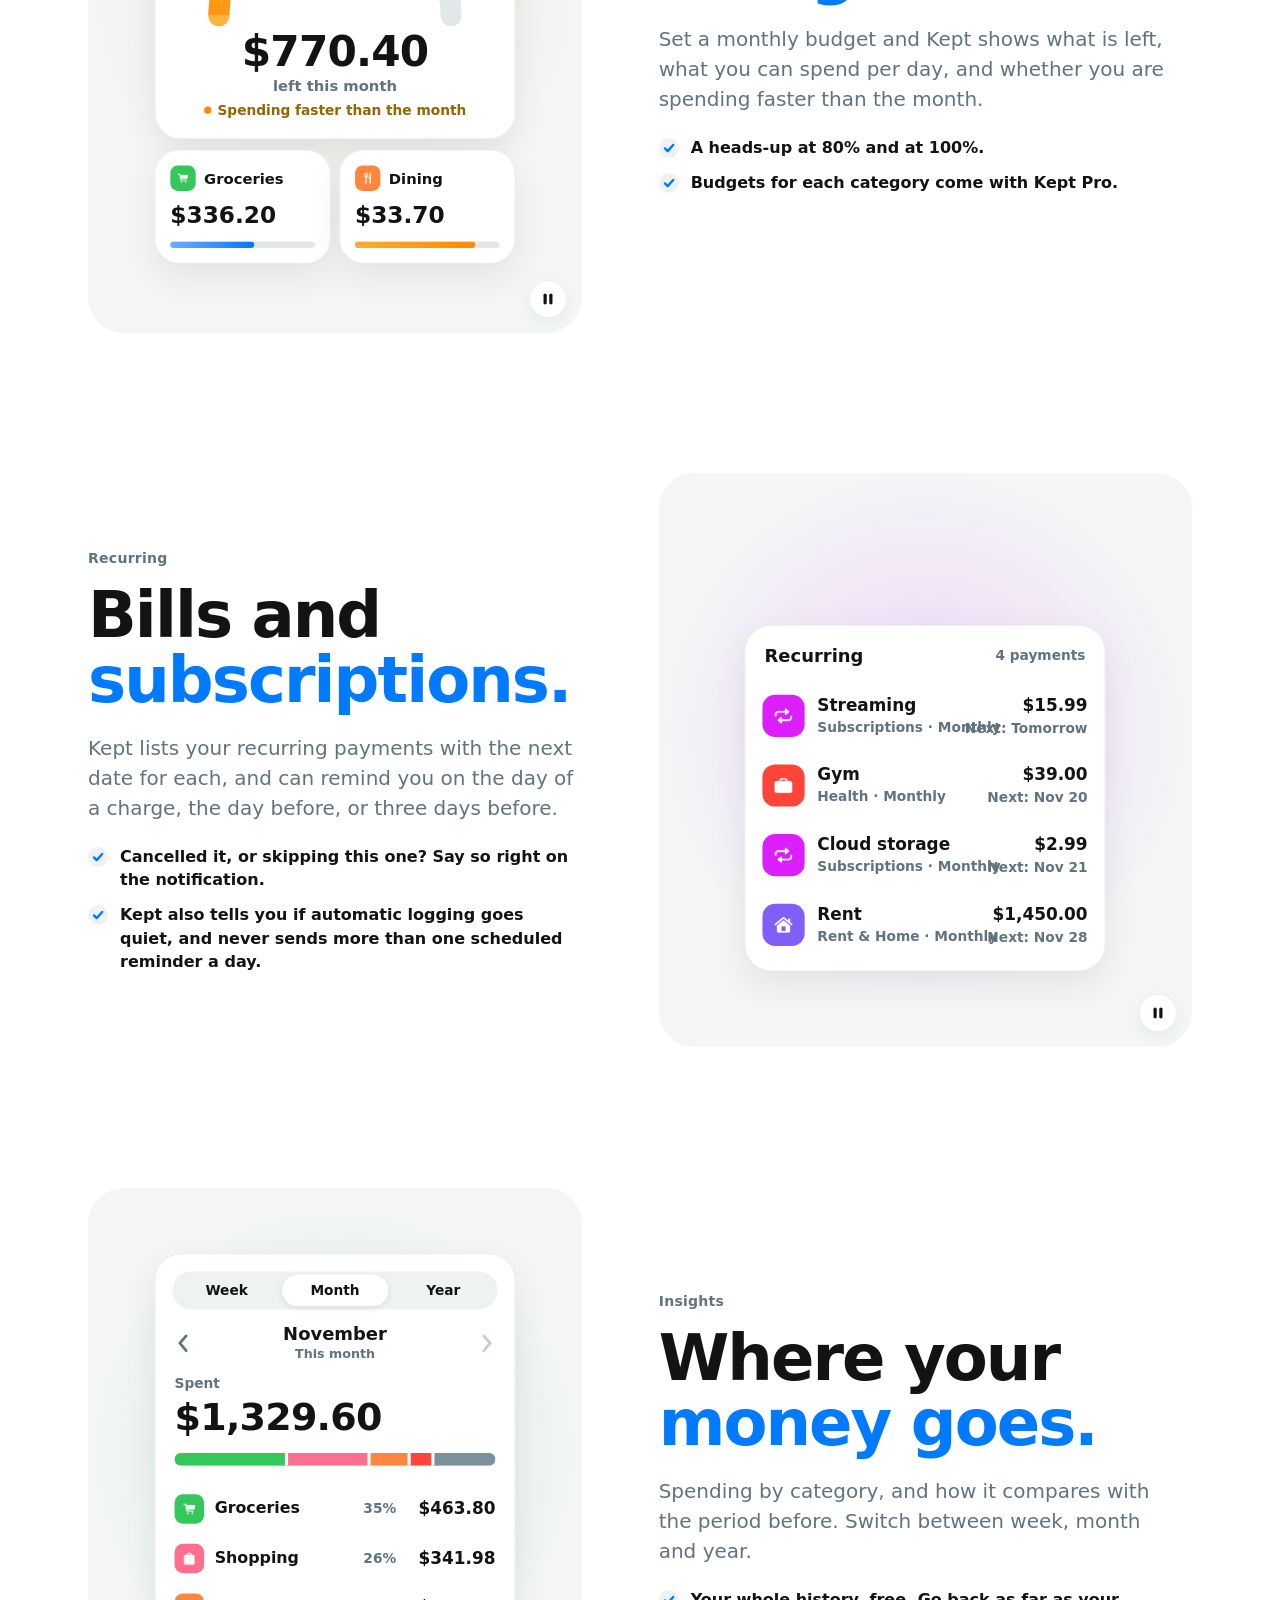
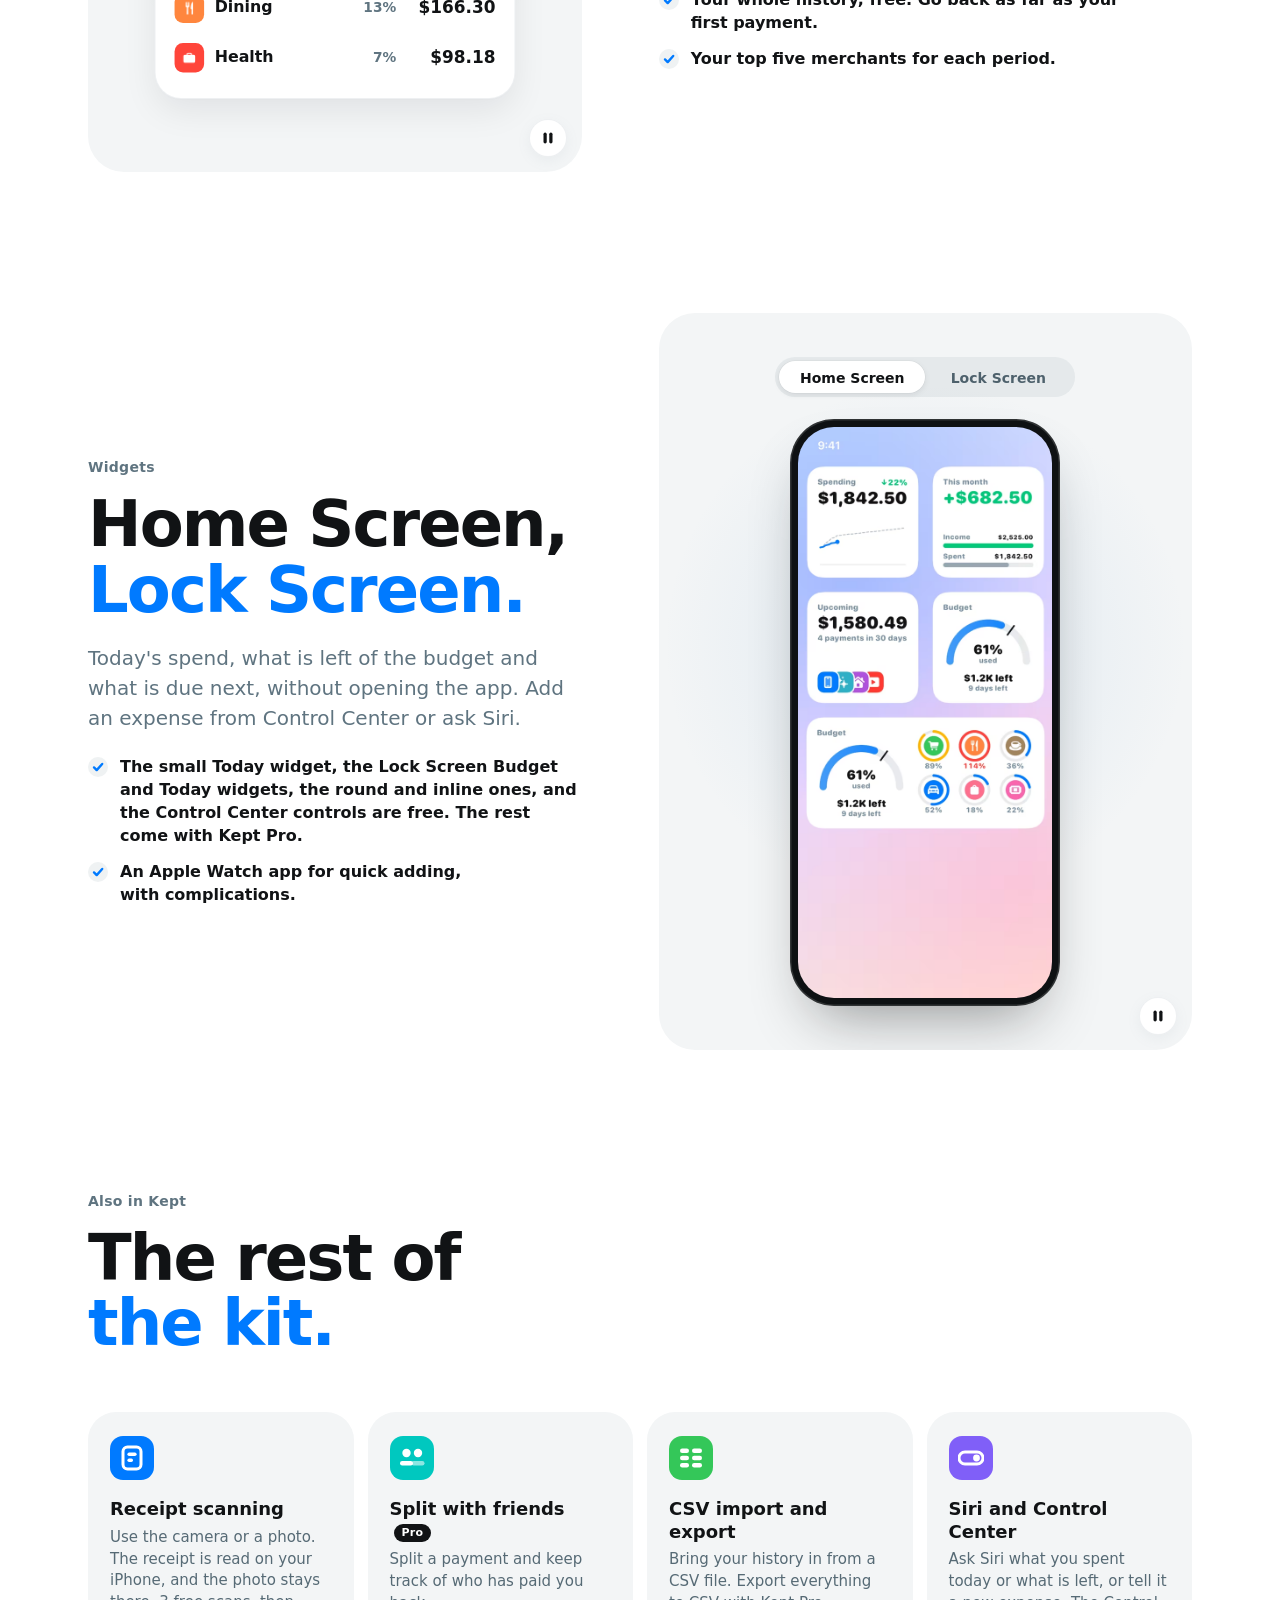
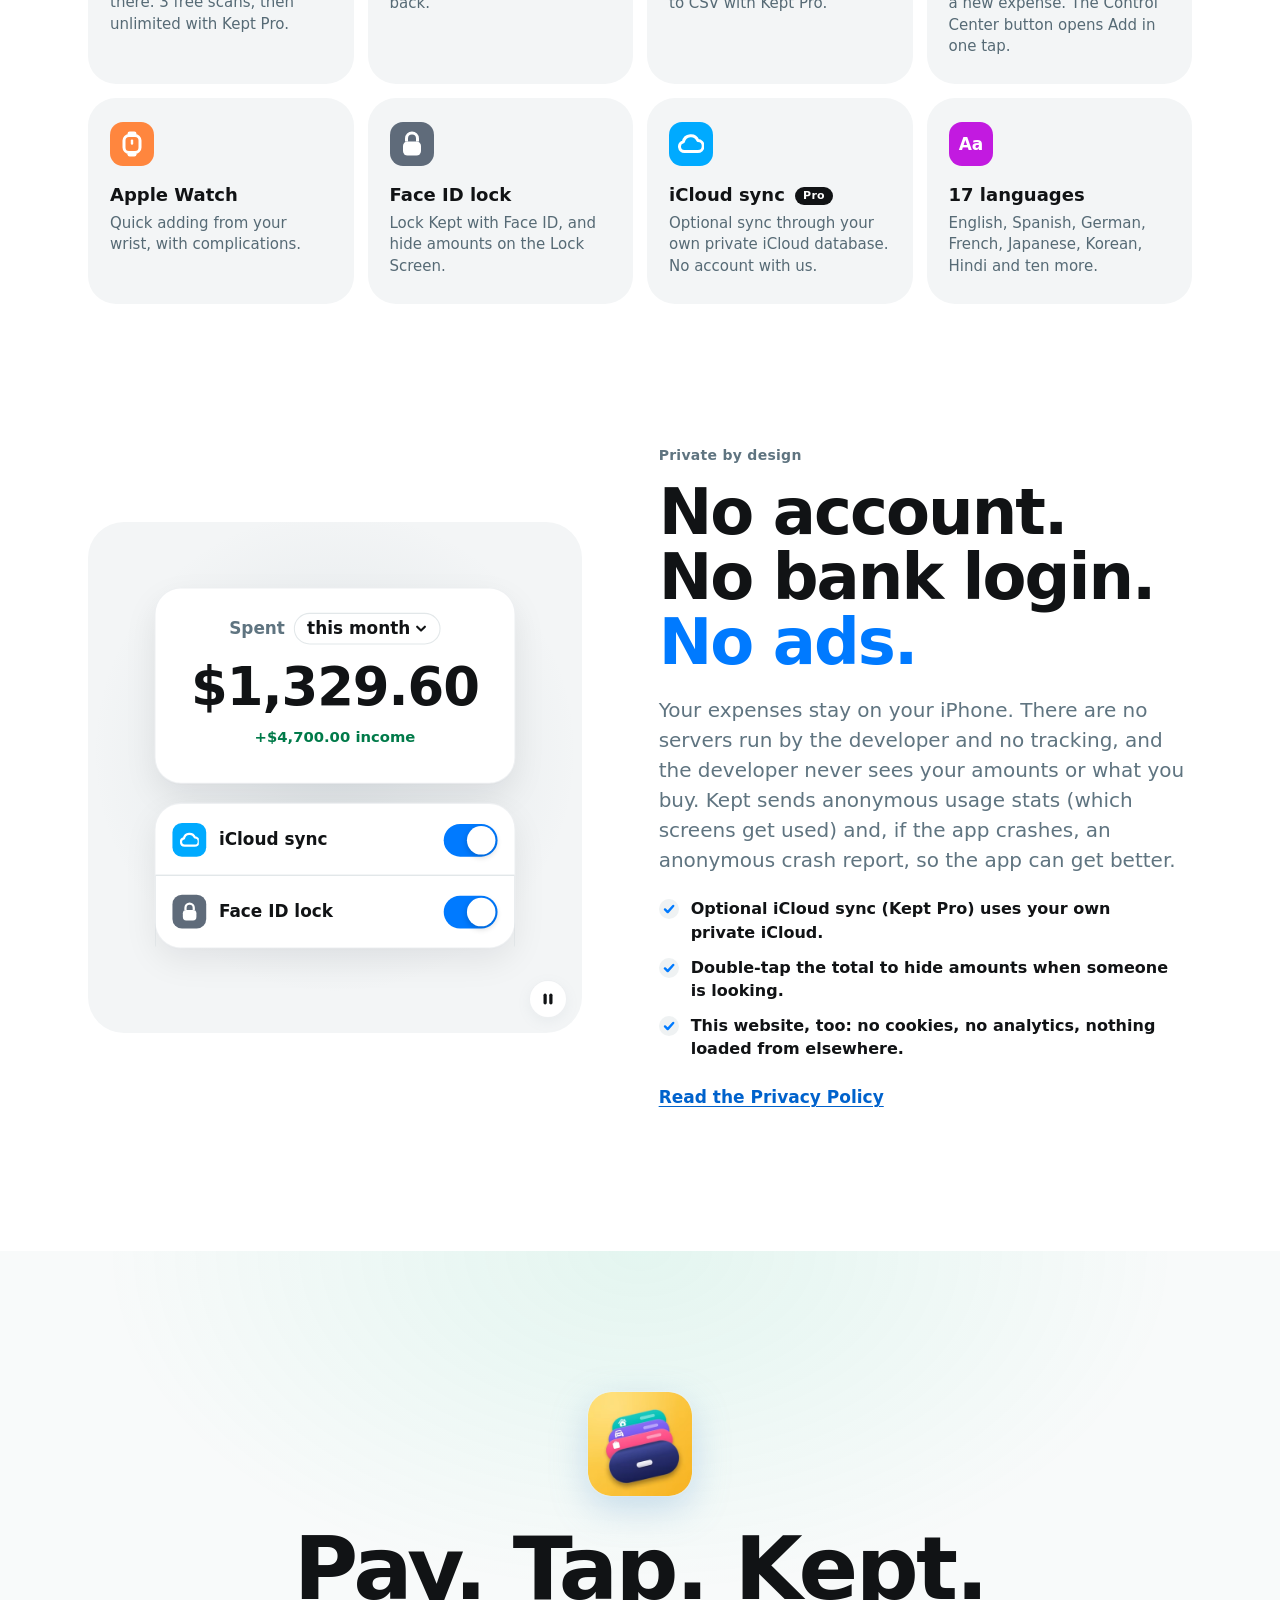
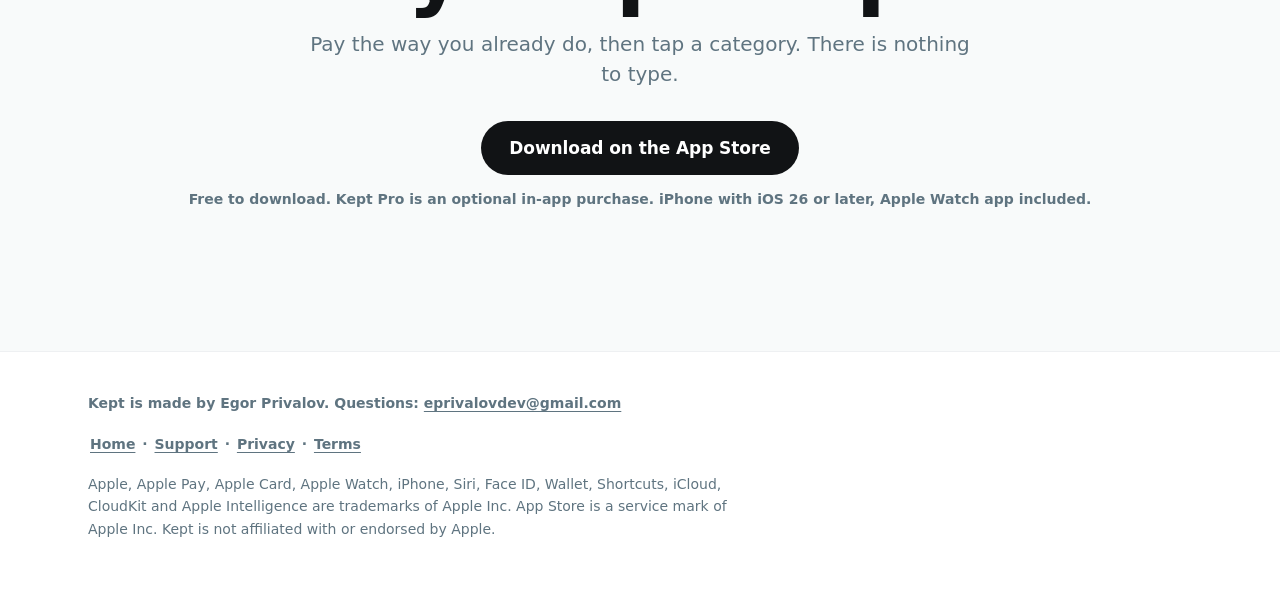
==== commit 023a6681: "Support: what data Kept collects (anonymous crash reports and usage stats), the iOS 26 setup with th" ====
--- a/index.html
+++ b/index.html
@@ -485,7 +485,7 @@
     <div class="feat-copy rv">
       <p class="eyebrow">Private by design</p>
       <h2 id="f-priv" class="h2">No account.<br>No bank login.<br><span class="acc">No ads.</span></h2>
-      <p class="lede">Your expenses stay on your iPhone. There are no servers run by the developer and no tracking, and the developer never sees your amounts or what you buy. It sends anonymous usage stats (which screens get used) and, if the app crashes, an anonymous crash report, so the app can get better.</p>
+      <p class="lede">Your expenses stay on your iPhone. There are no servers run by the developer and no tracking, and the developer never sees your amounts or what you buy. Kept sends anonymous usage stats (which screens get used) and, if the app crashes, an anonymous crash report, so the app can get better.</p>
       <ul class="ticks">
         <li>Optional iCloud sync (Kept Pro) uses your own private iCloud.</li>
         <li>Double-tap the total to hide amounts when someone is looking.</li>
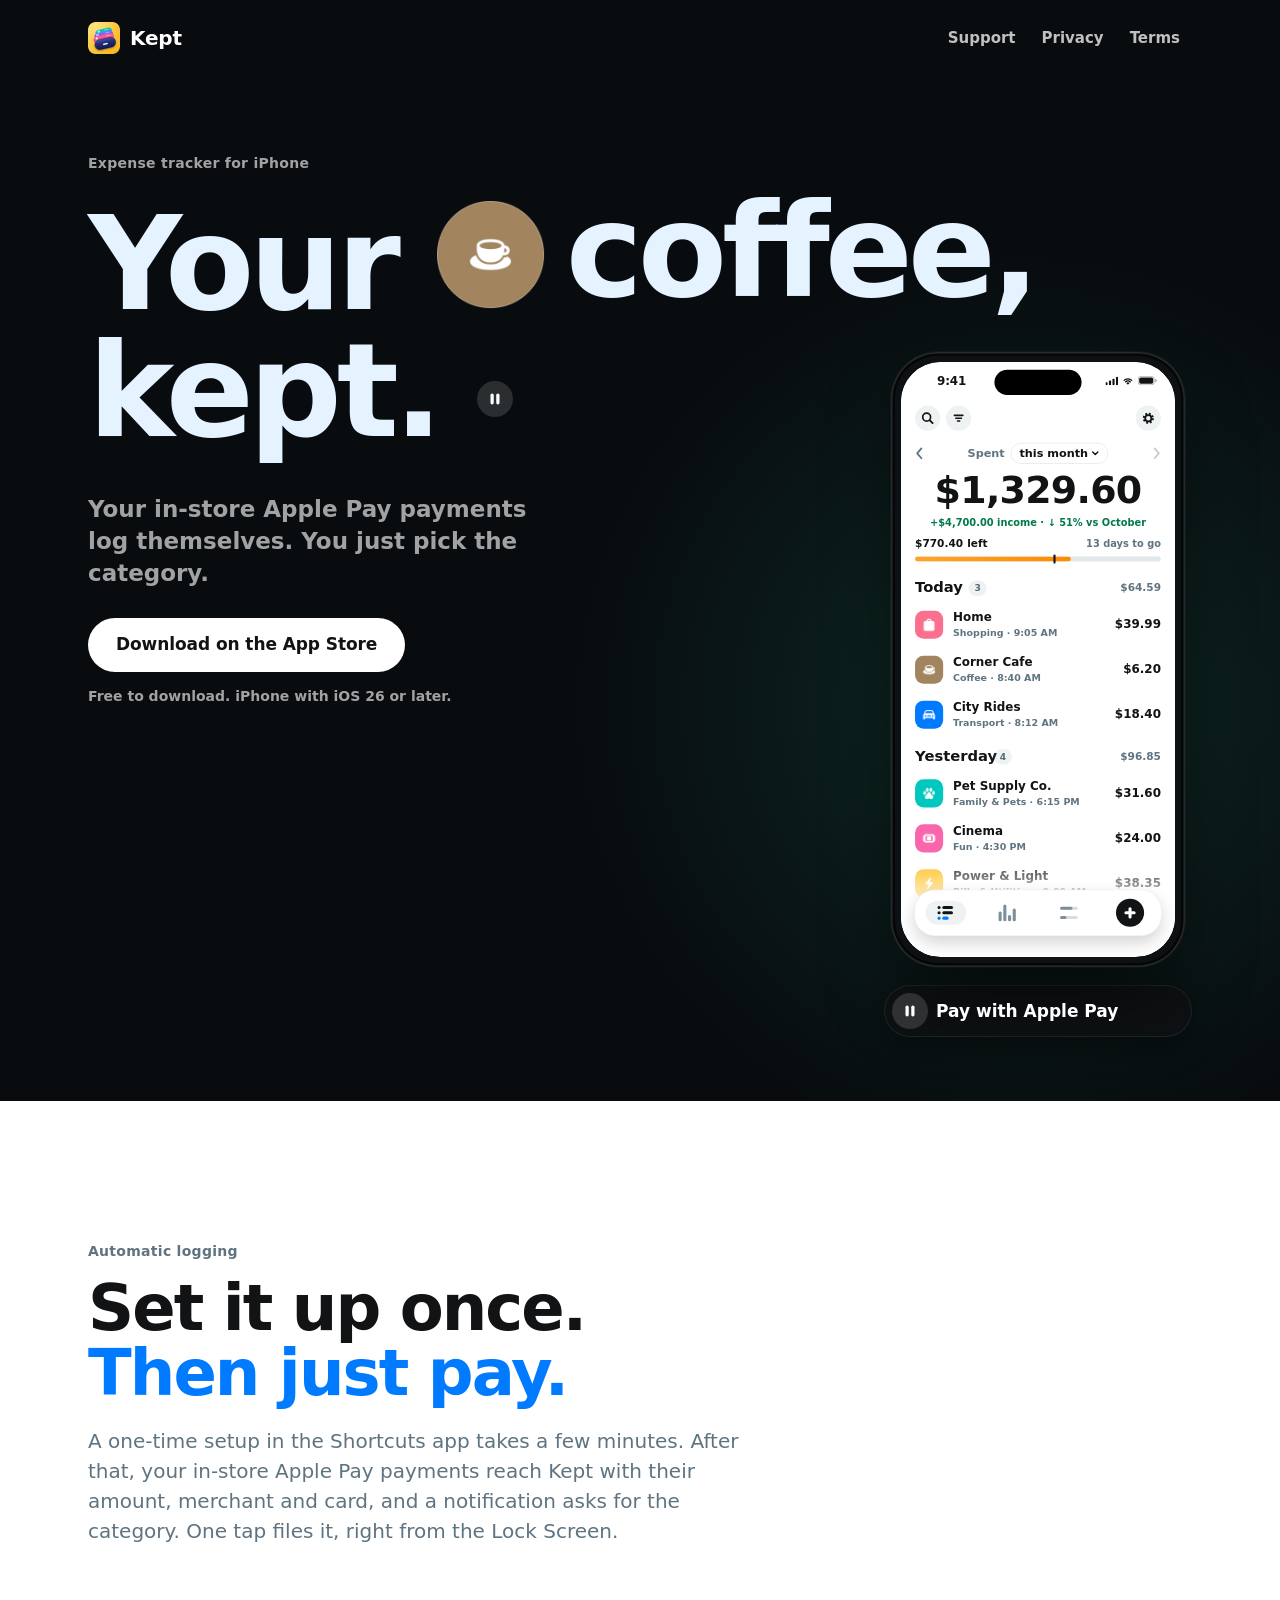
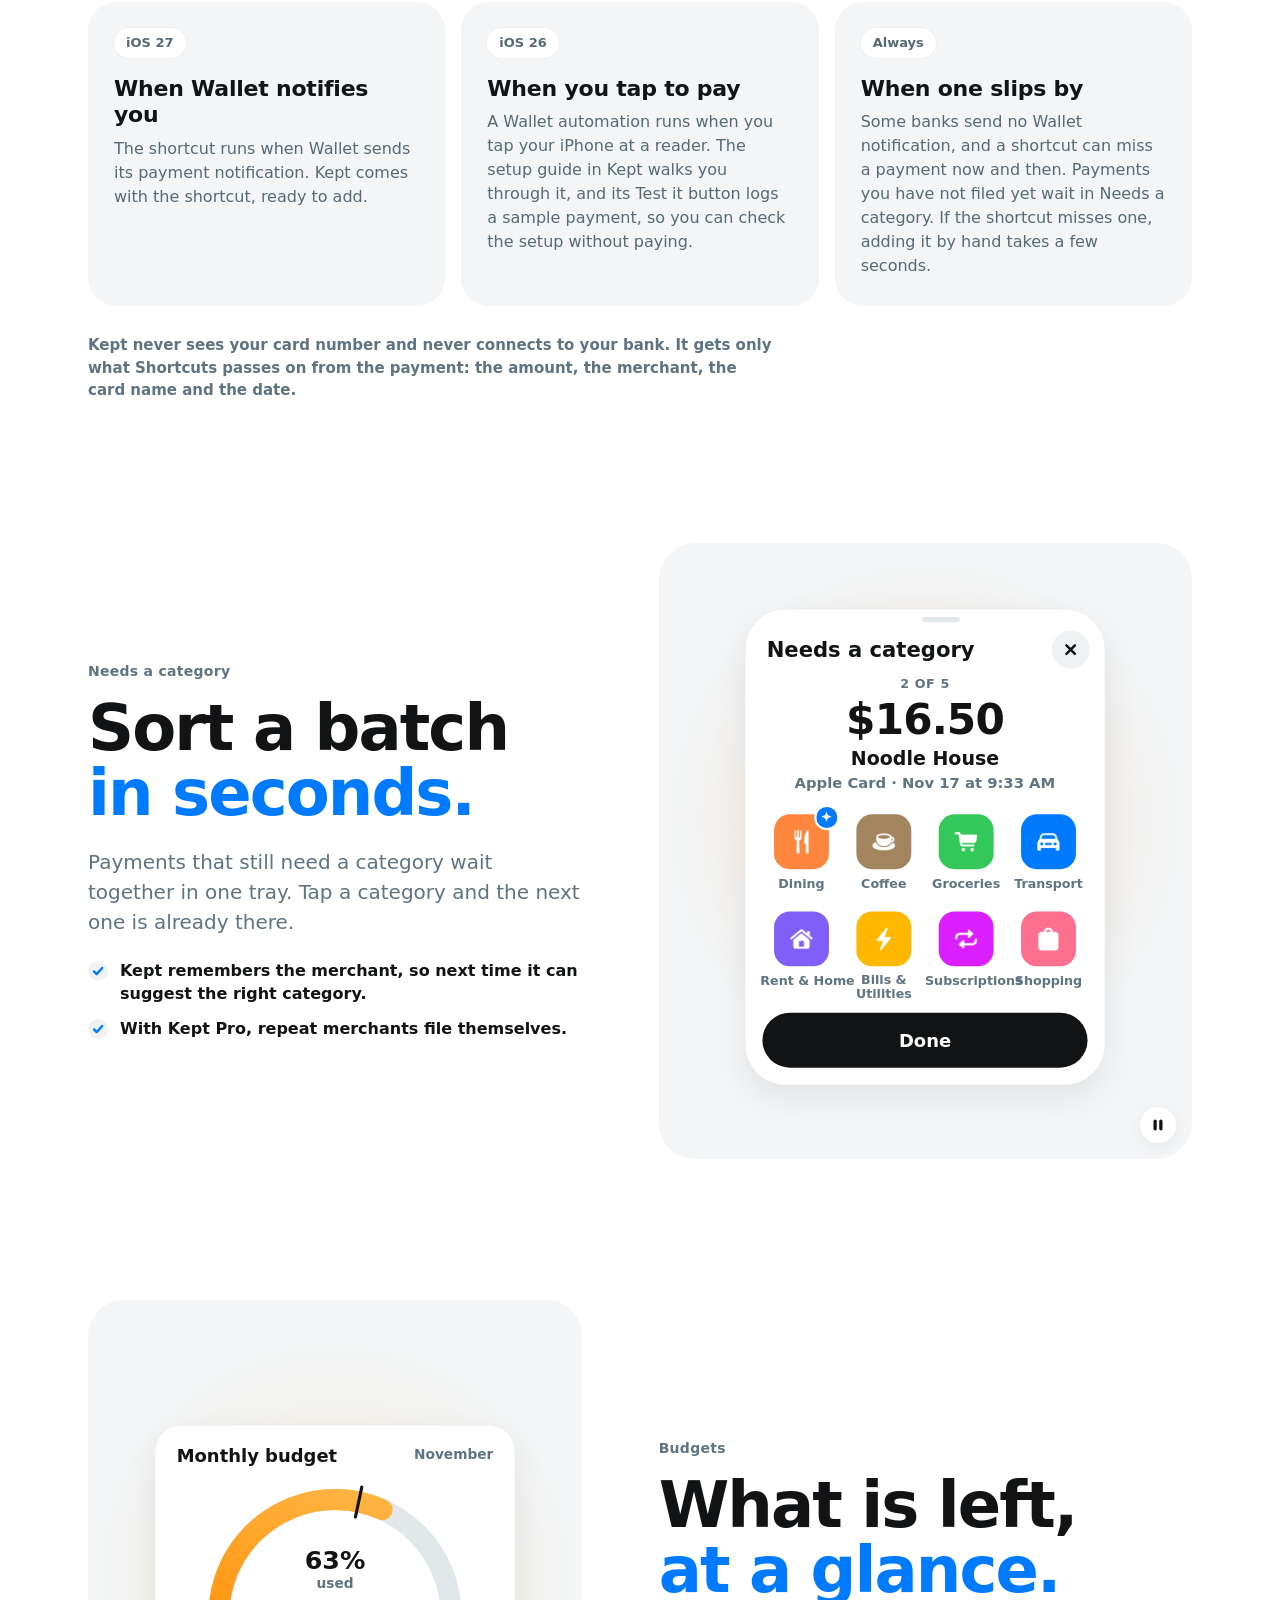
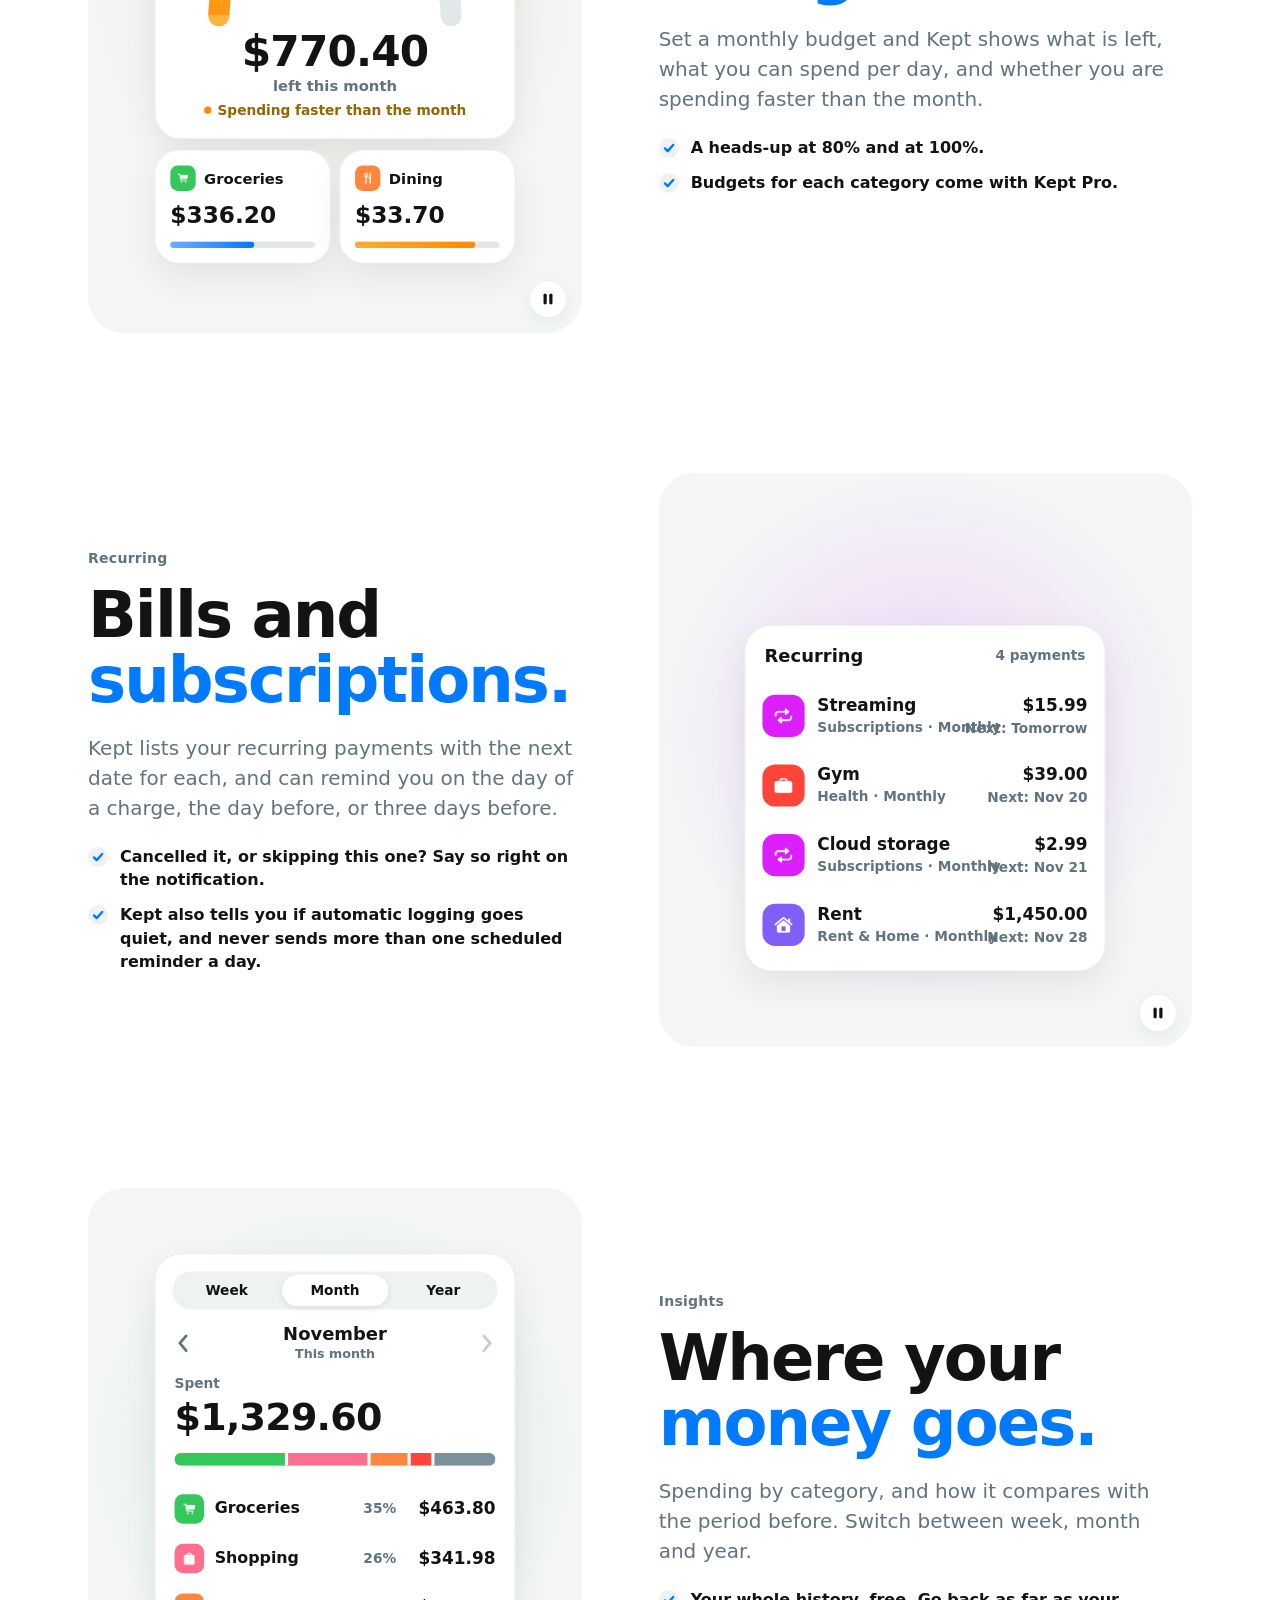
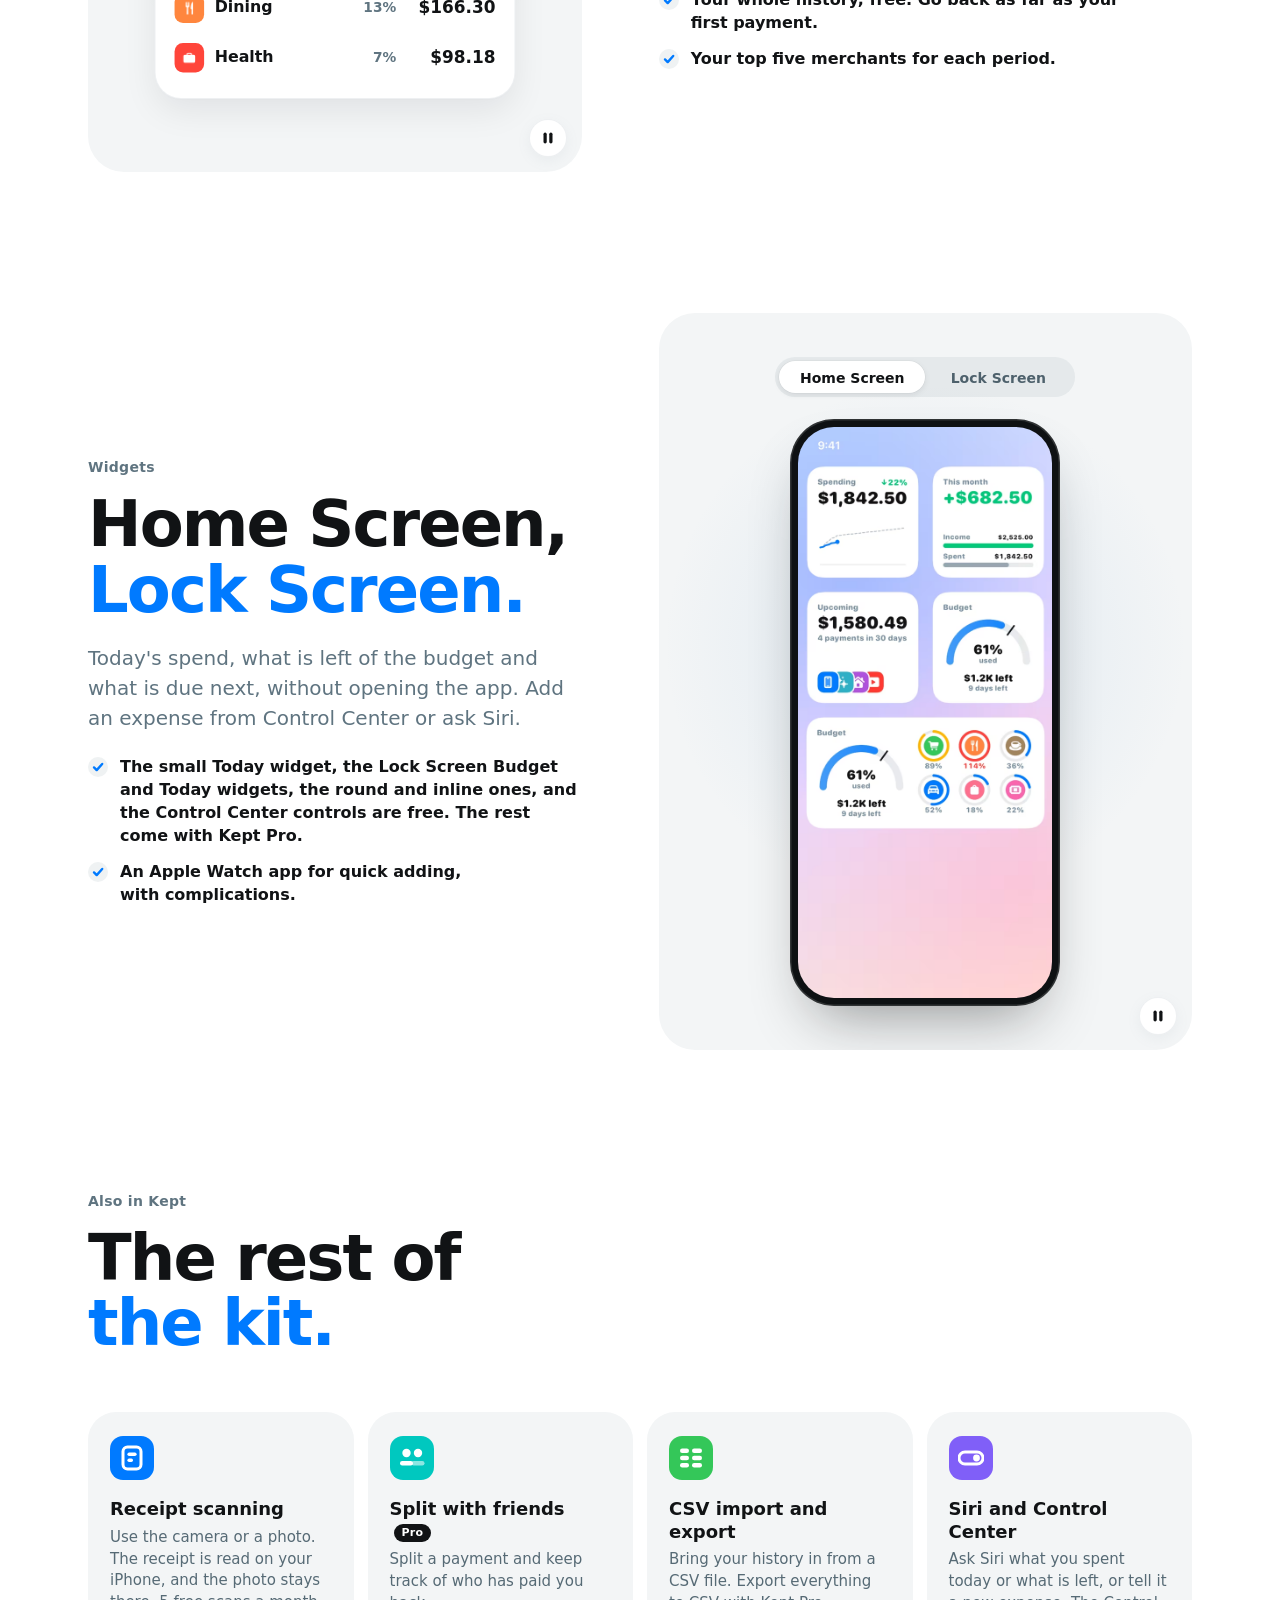
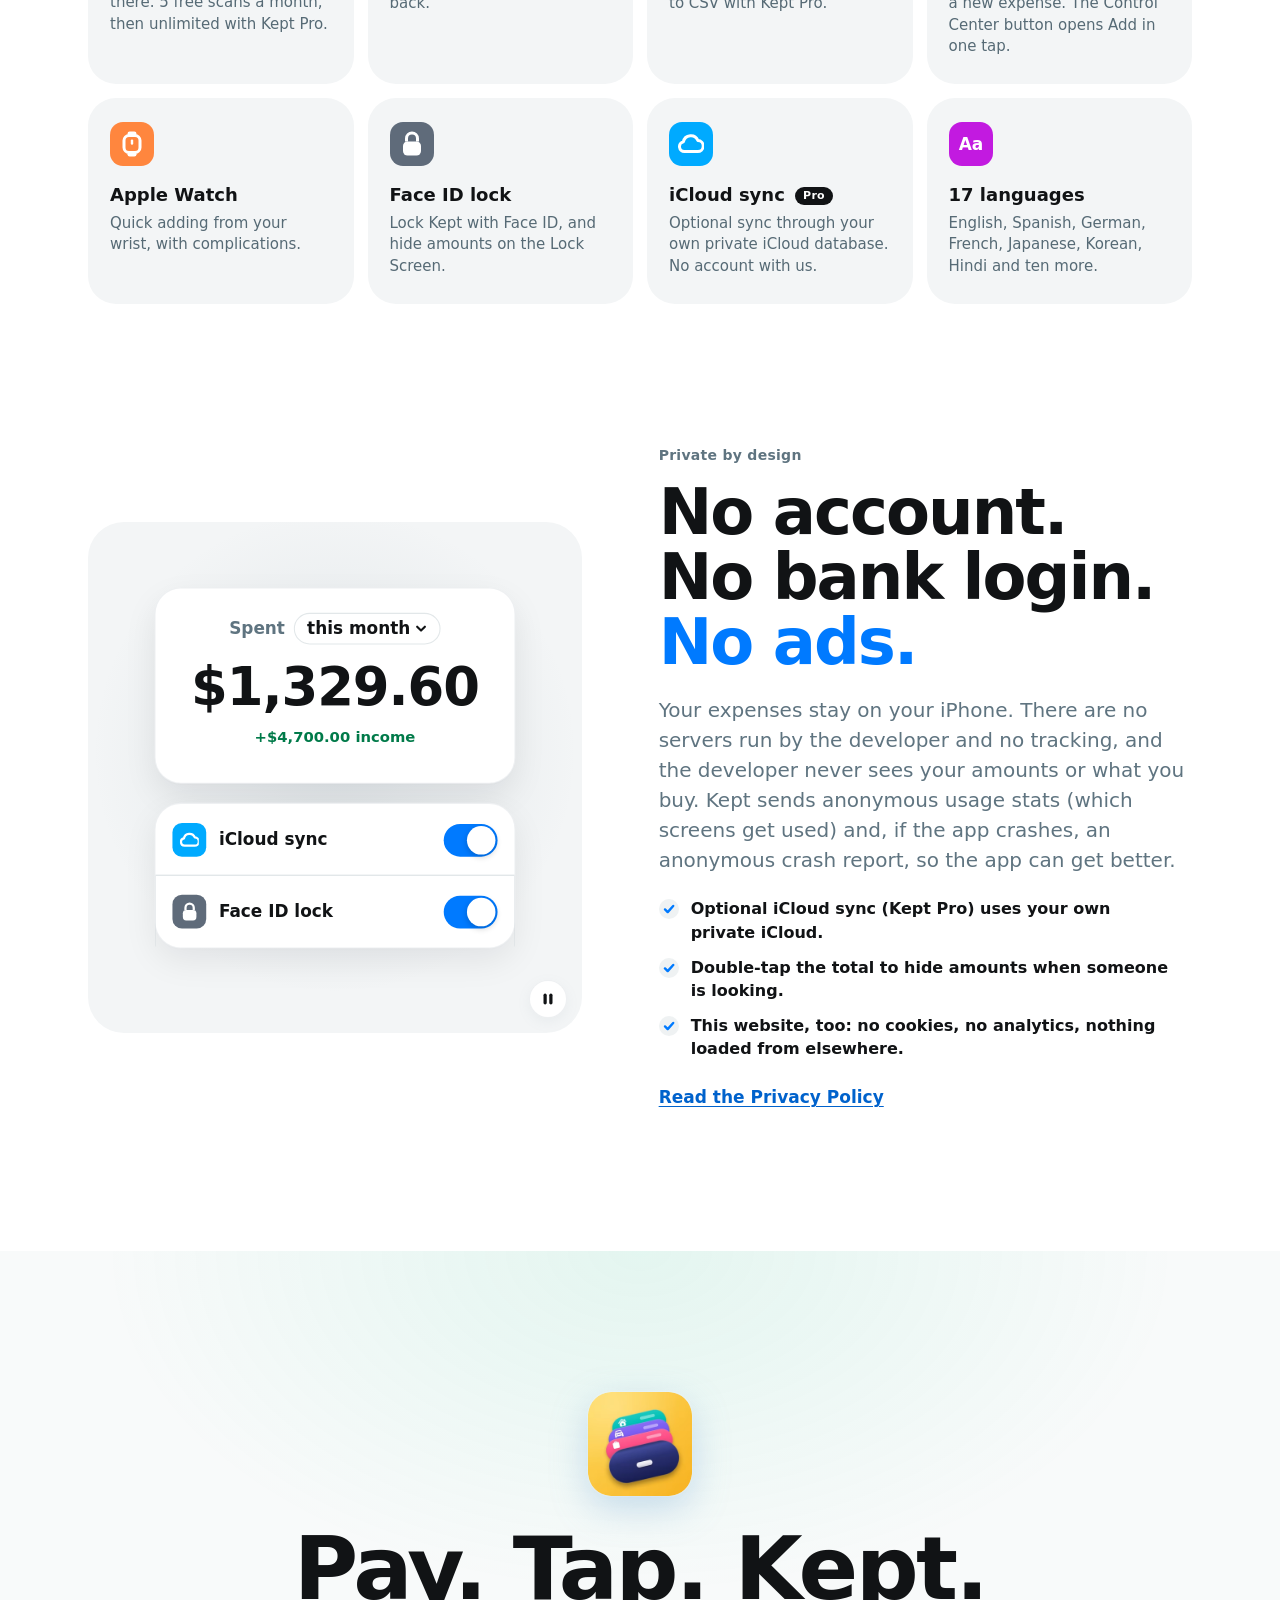
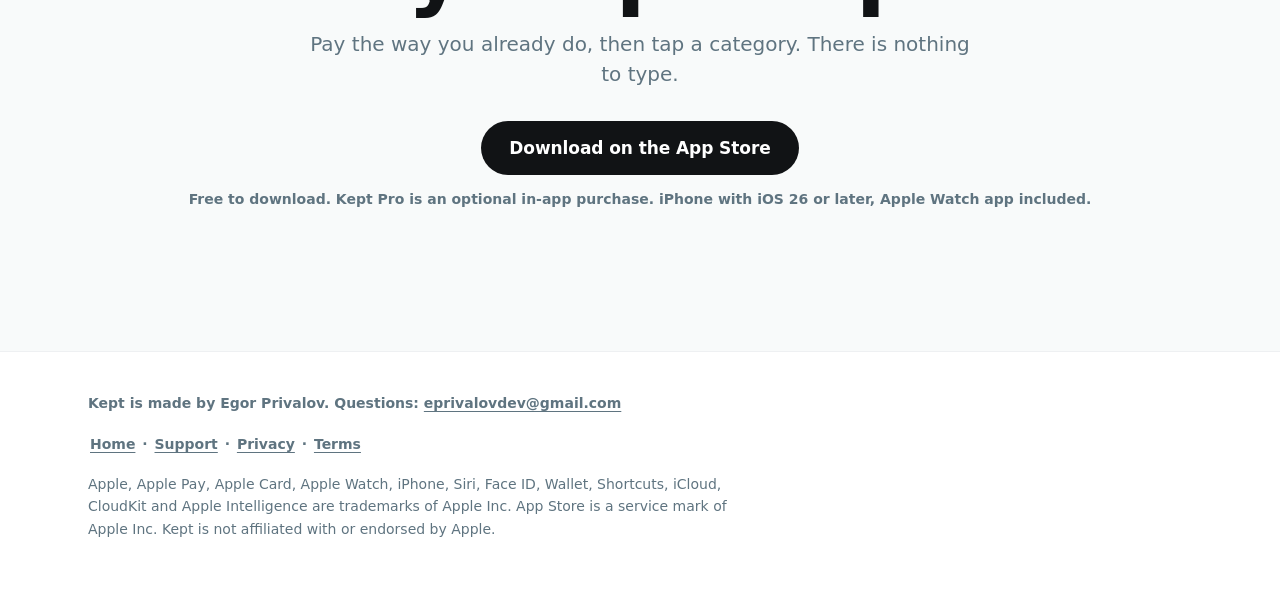
==== commit a4d2ad4b: "Receipt scans: 5 free a month, then unlimited with Kept Pro" ====
--- a/index.html
+++ b/index.html
@@ -467,7 +467,7 @@
       <h2 id="more-title" class="h2">The rest of<br><span class="acc">the kit.</span></h2>
     </div>
     <ul class="more-grid">
-      <li class="more-card rv"><span class="mg" aria-hidden="true" style="--c:#007AFF"><svg viewBox="-13 -13 26 26"><rect x="-9" y="-11" width="18" height="22" rx="4.5" fill="none" stroke="currentColor" stroke-width="3"/><rect x="-4.6" y="-5.4" width="9.2" height="3.4" rx="1.7"/><rect x="-4.6" y=".6" width="5.6" height="3.4" rx="1.7"/></svg></span><h3>Receipt scanning</h3><p>Use the camera or a photo. The receipt is read on your iPhone, and the photo stays there. 3 free scans, then unlimited with Kept Pro.</p></li>
+      <li class="more-card rv"><span class="mg" aria-hidden="true" style="--c:#007AFF"><svg viewBox="-13 -13 26 26"><rect x="-9" y="-11" width="18" height="22" rx="4.5" fill="none" stroke="currentColor" stroke-width="3"/><rect x="-4.6" y="-5.4" width="9.2" height="3.4" rx="1.7"/><rect x="-4.6" y=".6" width="5.6" height="3.4" rx="1.7"/></svg></span><h3>Receipt scanning</h3><p>Use the camera or a photo. The receipt is read on your iPhone, and the photo stays there. 5 free scans a month, then unlimited with Kept Pro.</p></li>
       <li class="more-card rv"><span class="mg" aria-hidden="true" style="--c:#00C8BF"><svg viewBox="-13 -13 26 26"><circle cx="-5.5" cy="-5" r="4.2"/><circle cx="6" cy="-5" r="4.2"/><rect x="-12" y="3" width="13" height="4.4" rx="2.2"/><rect x="-0.5" y="3" width="13" height="4.4" rx="2.2" opacity=".55"/></svg></span><h3>Split with friends <em class="tag-pro">Pro</em></h3><p>Split a payment and keep track of who has paid you back.</p></li>
       <li class="more-card rv"><span class="mg" aria-hidden="true" style="--c:#34C759"><svg viewBox="-13 -13 26 26"><rect x="-11" y="-9.4" width="9" height="4.4" rx="2.2"/><rect x="1" y="-9.4" width="10" height="4.4" rx="2.2"/><rect x="-11" y="-2.2" width="9" height="4.4" rx="2.2"/><rect x="1" y="-2.2" width="10" height="4.4" rx="2.2"/><rect x="-11" y="5" width="9" height="4.4" rx="2.2"/><rect x="1" y="5" width="10" height="4.4" rx="2.2"/></svg></span><h3>CSV import and export</h3><p>Bring your history in from a CSV file. Export everything to CSV with Kept Pro.</p></li>
       <li class="more-card rv"><span class="mg" aria-hidden="true" style="--c:#805FF8"><svg viewBox="-13 -13 26 26"><rect x="-12" y="-6" width="24" height="12" rx="6" fill="none" stroke="currentColor" stroke-width="3"/><circle cx="5.5" cy="0" r="3.4"/></svg></span><h3>Siri and Control Center</h3><p>Ask Siri what you spent today or what is left, or tell it a new expense. The Control Center button opens Add in one tap.</p></li>
